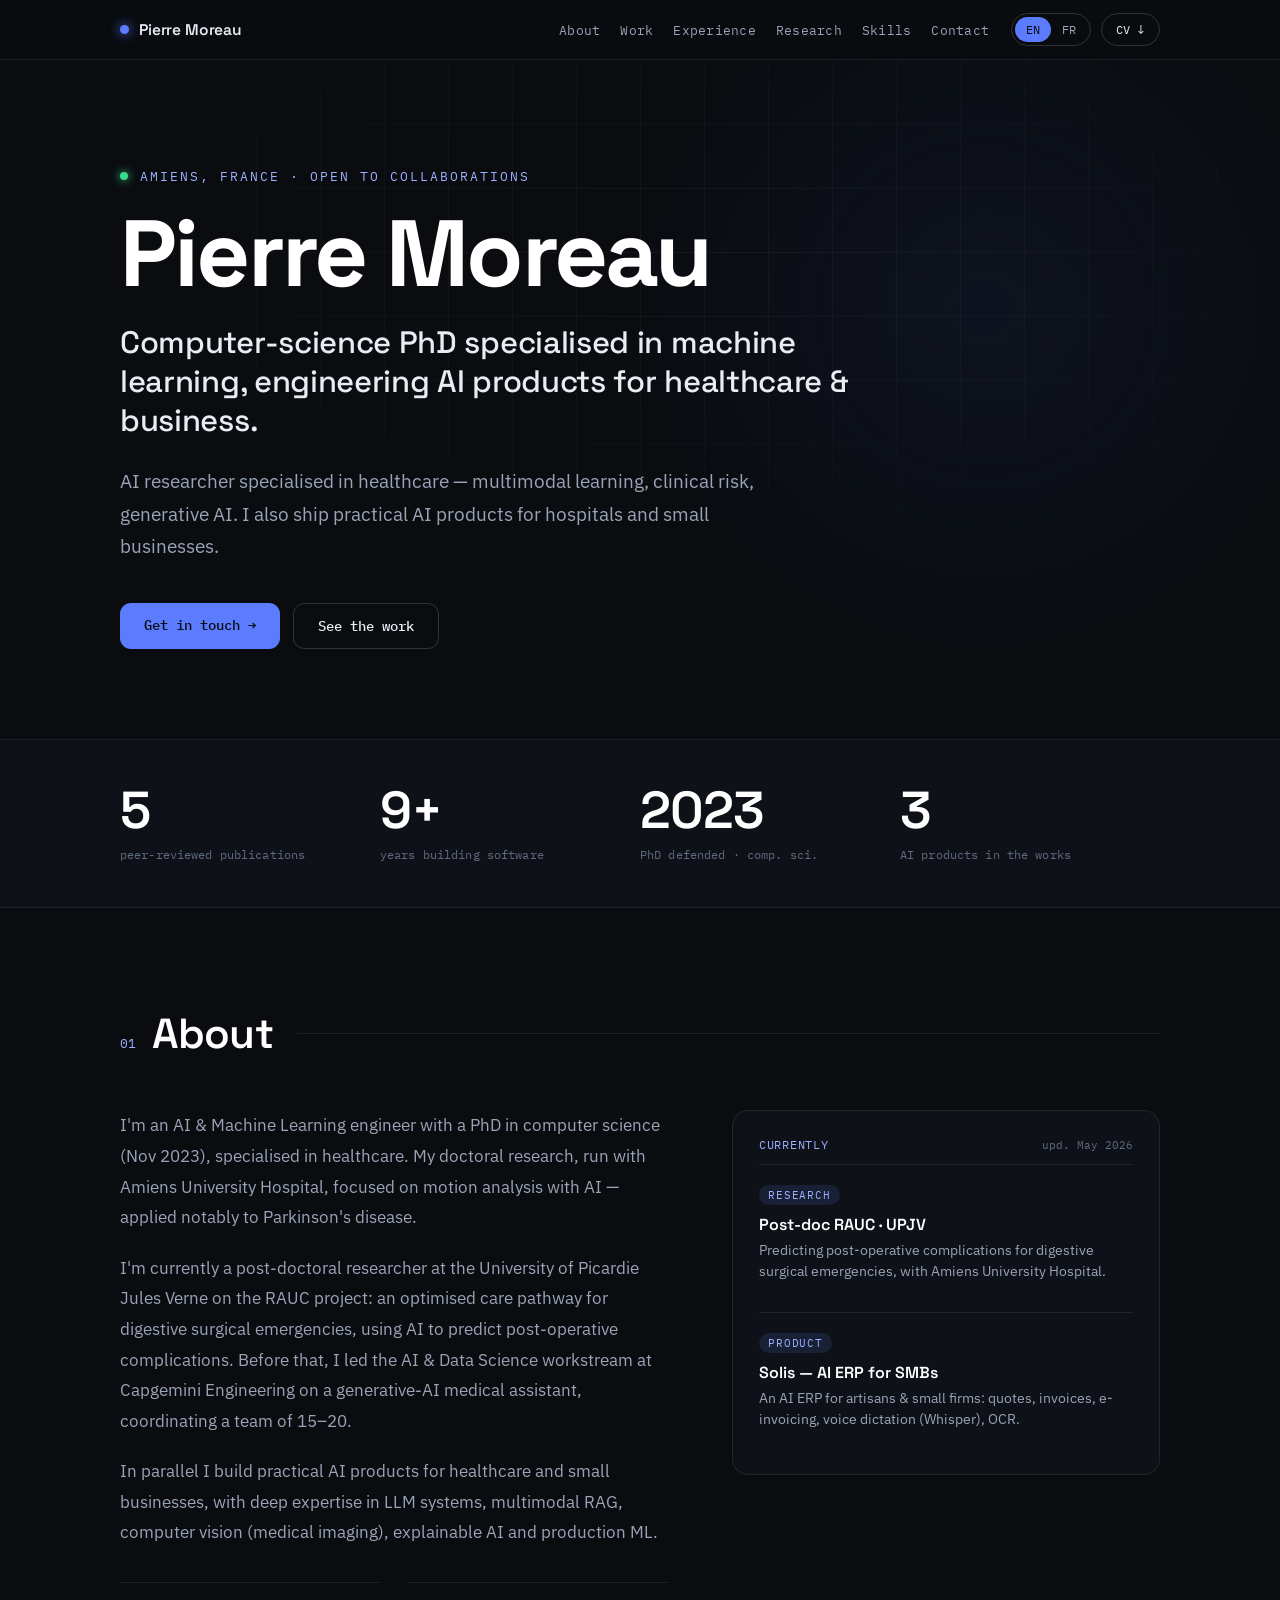
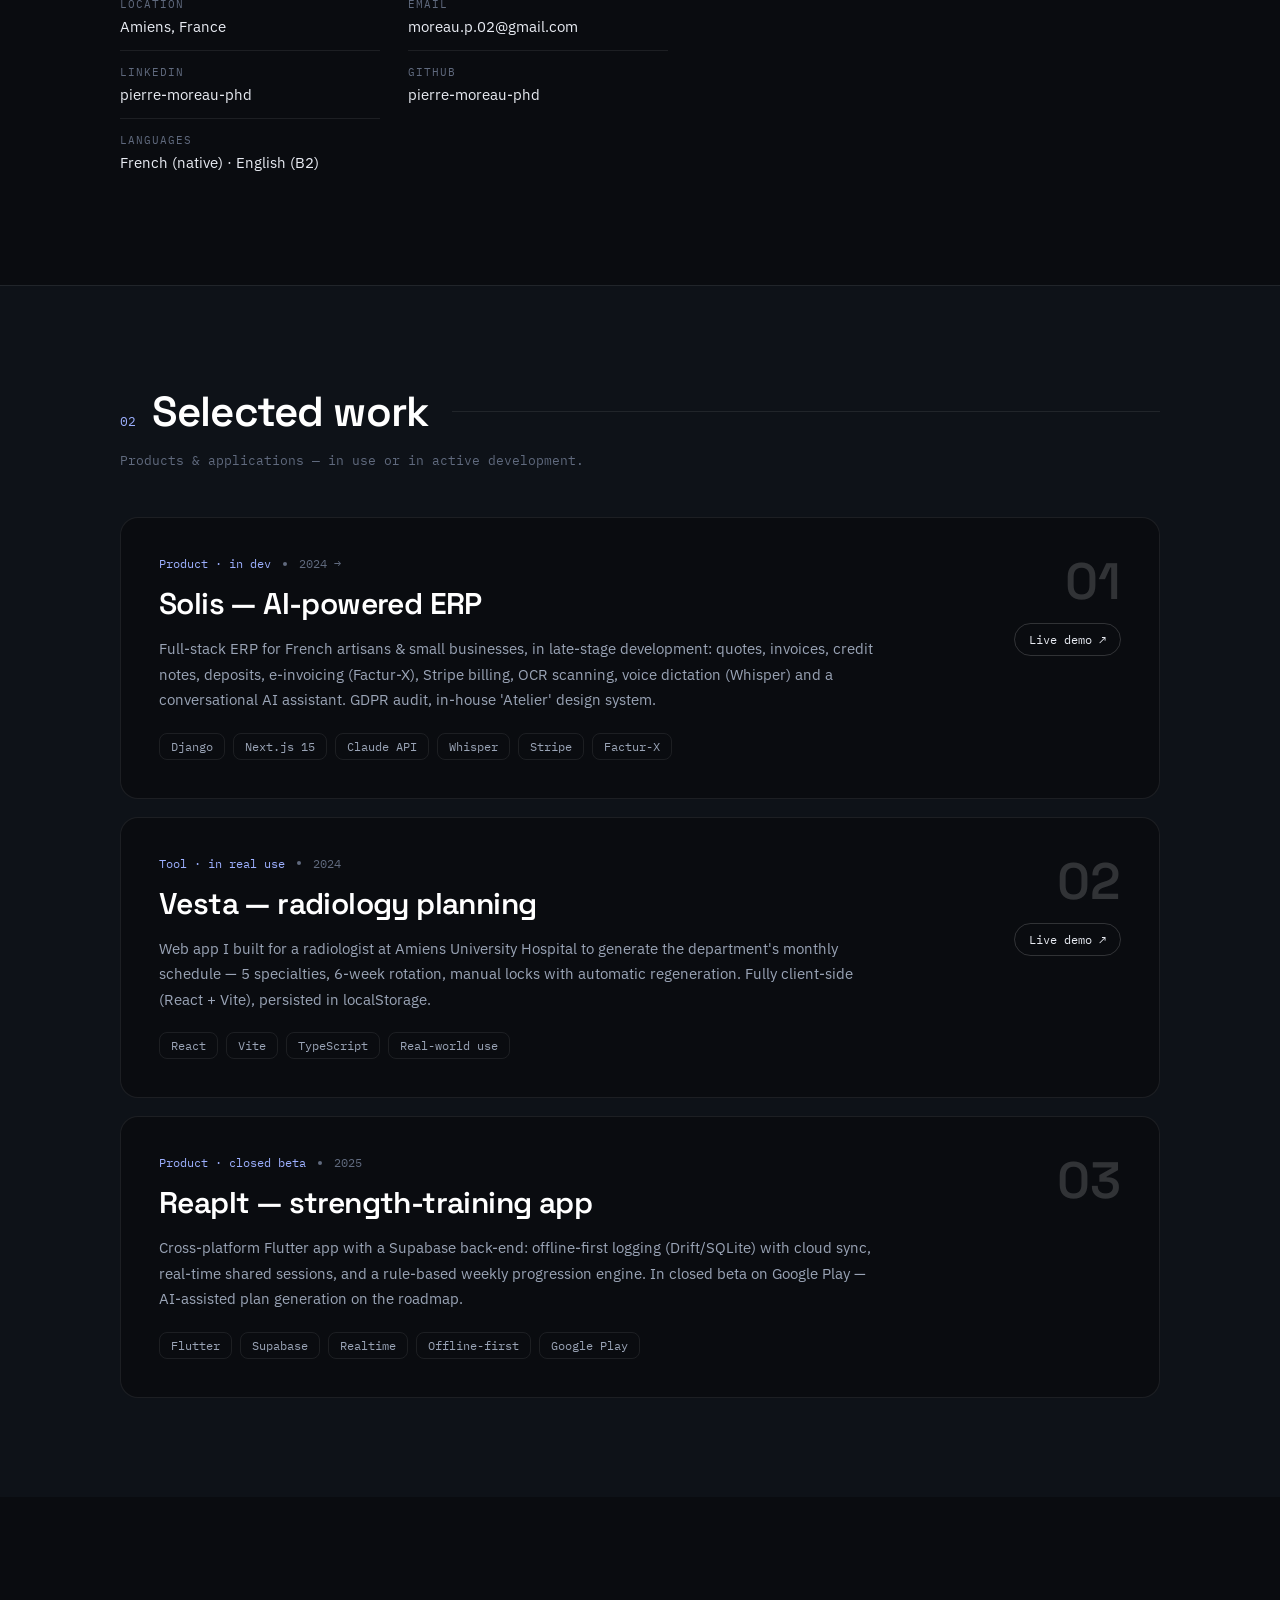
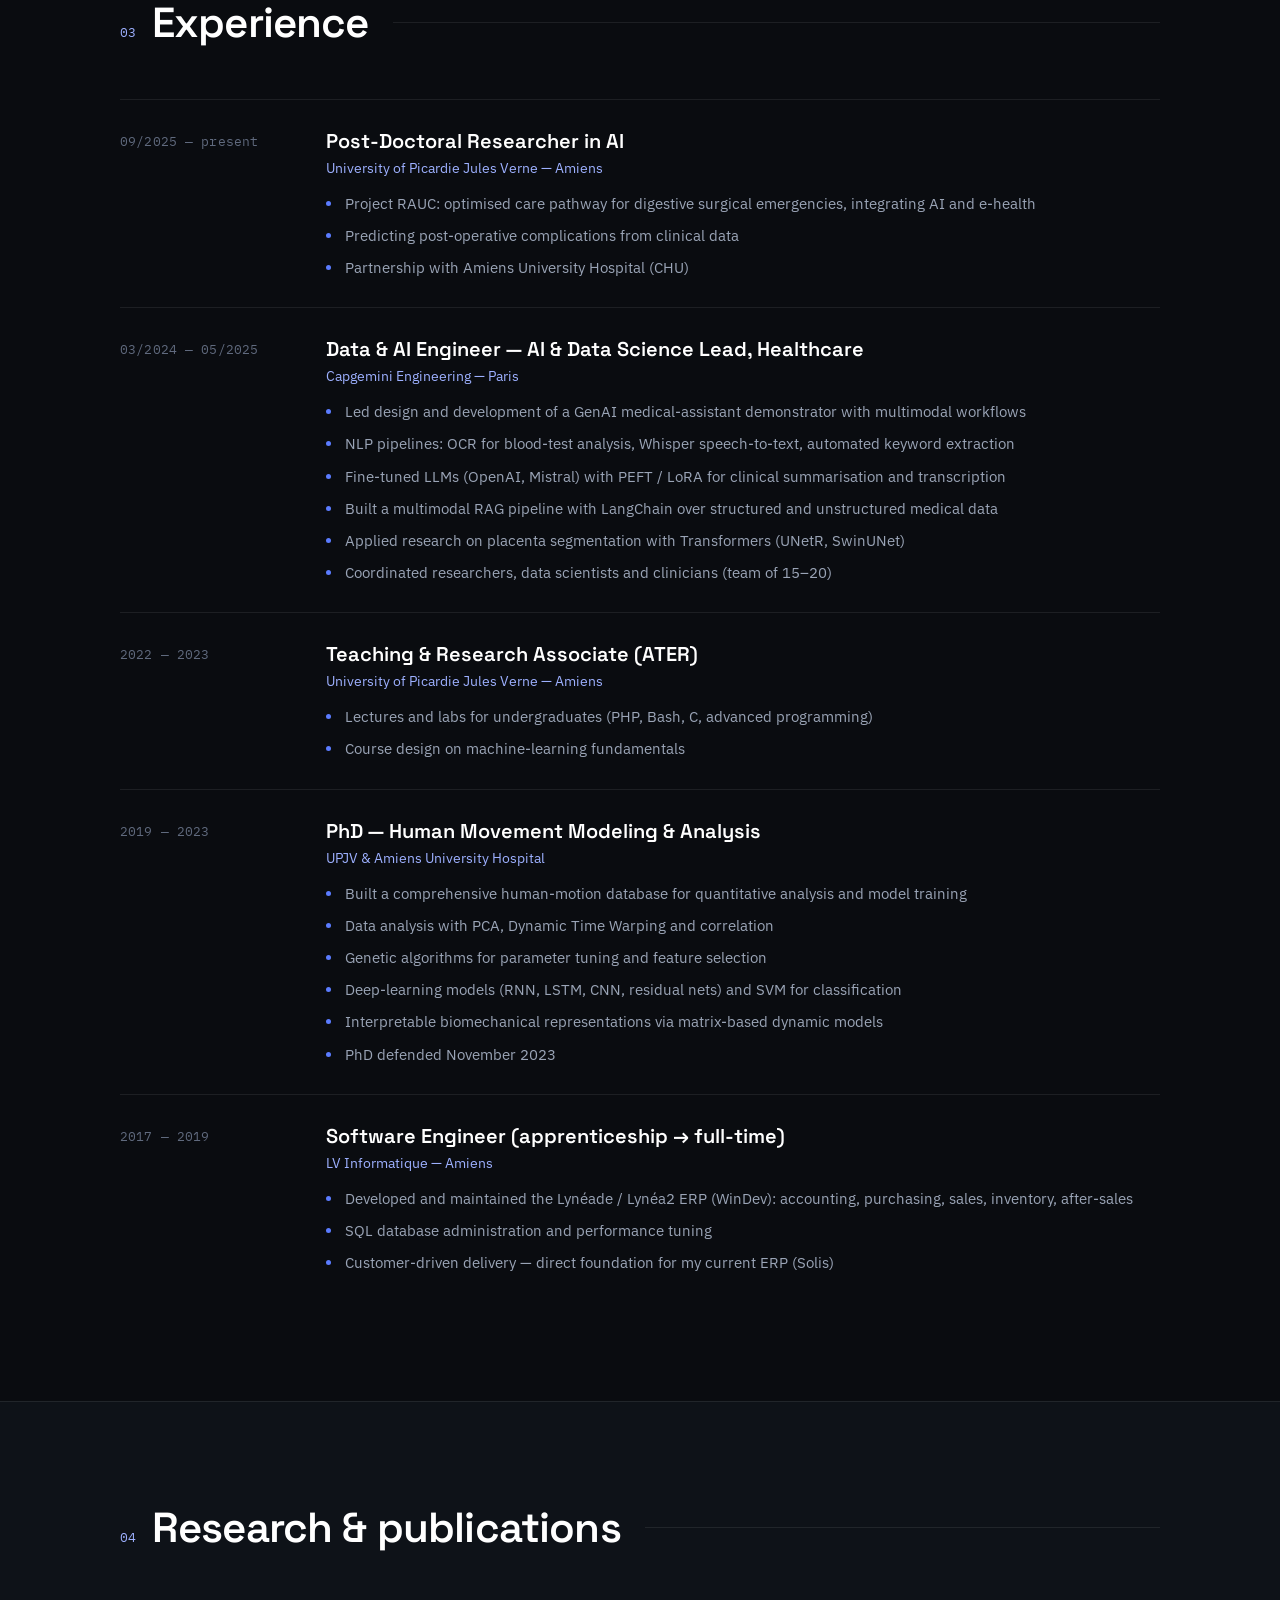
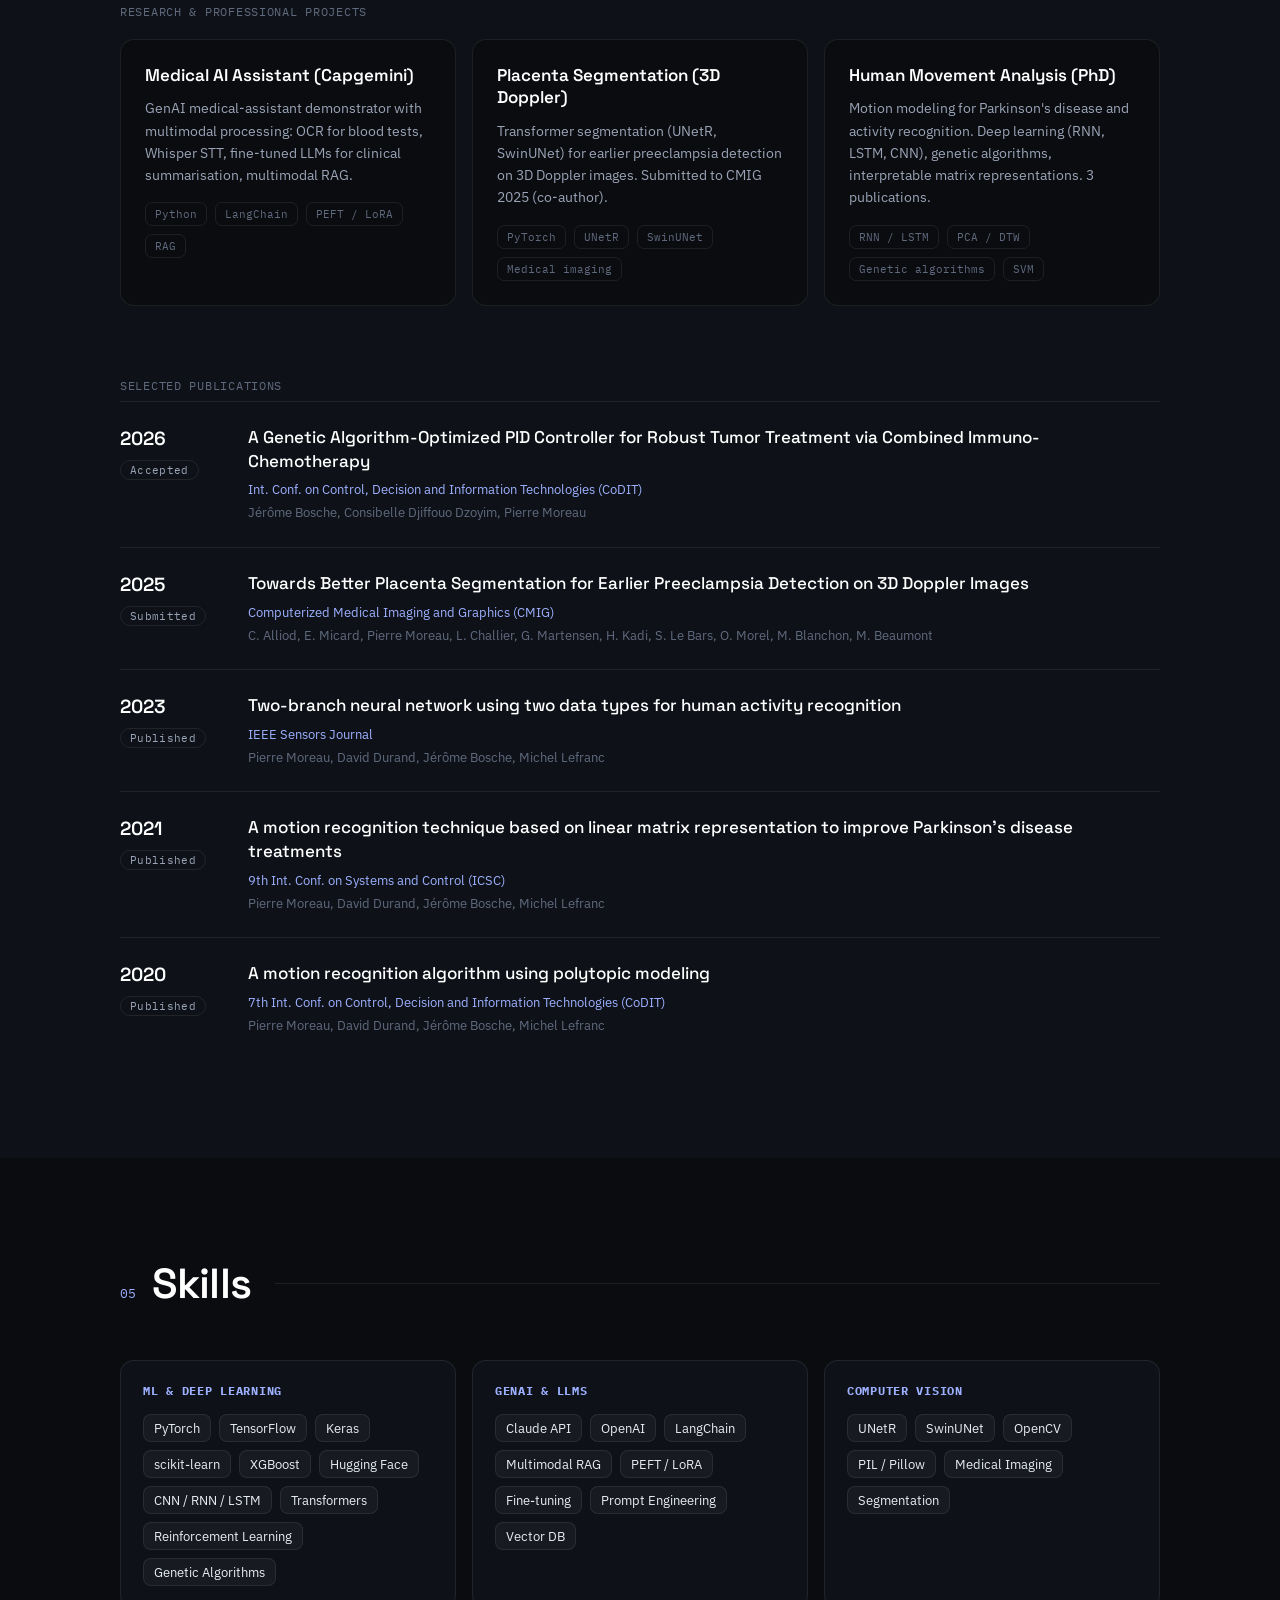
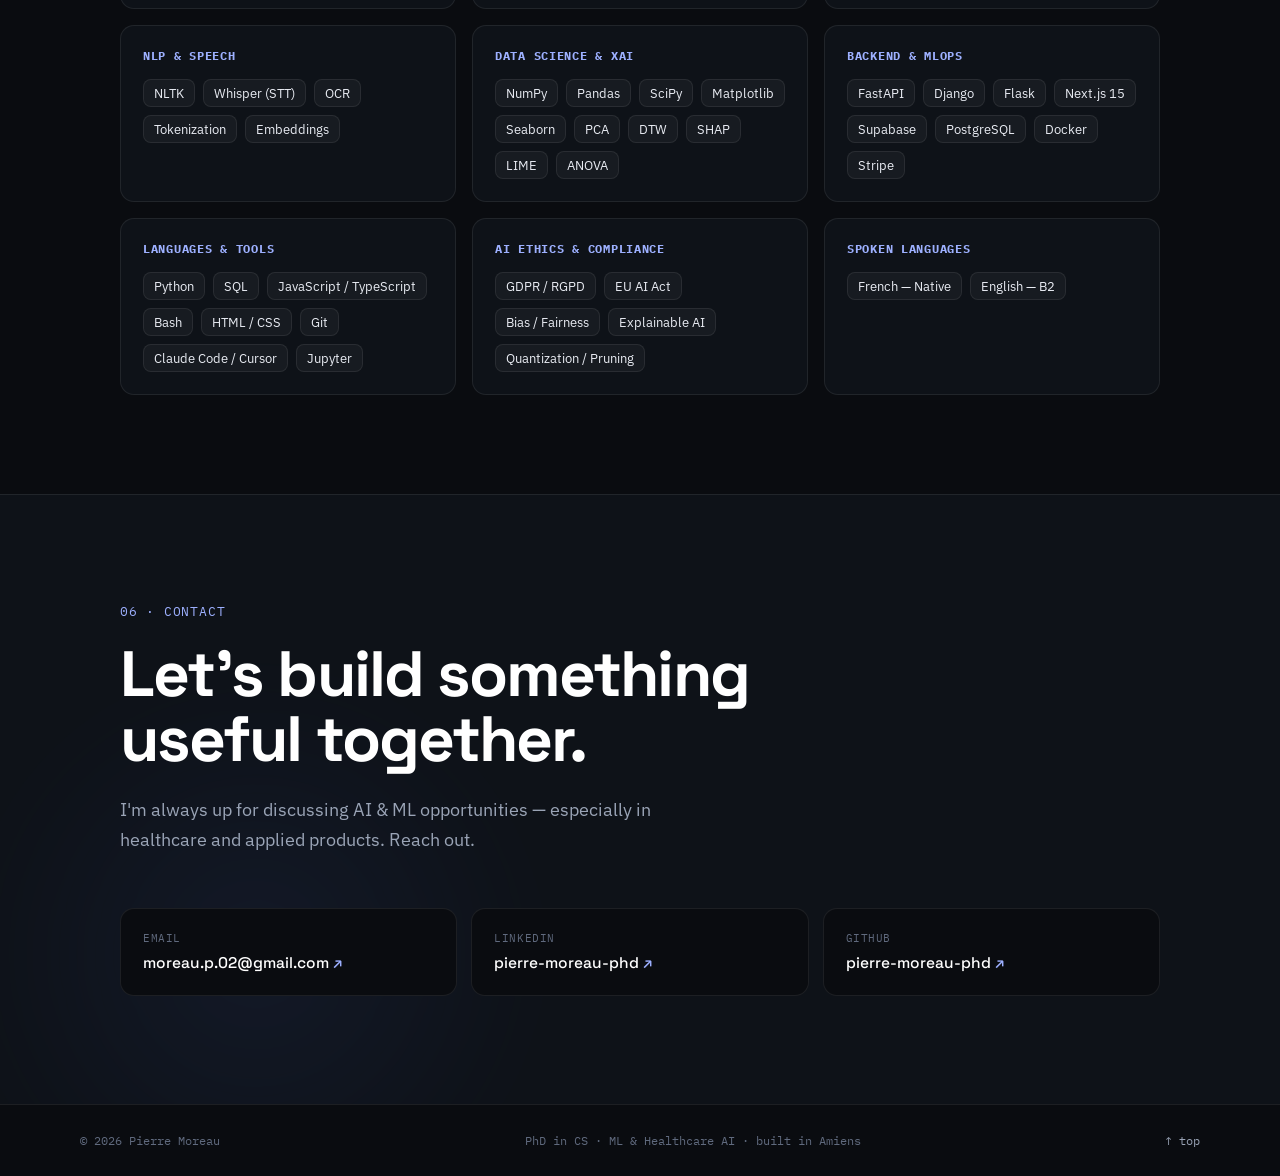
==== index.html @ 06c0c7b8 "ReapIt : cadrage honnête (pas de LLM livré) + vraie stack - Site + CV : retrait de « génère des prog" ====
<!DOCTYPE html>
<html lang="en">
<head>
  <meta charset="UTF-8">
  <meta name="viewport" content="width=device-width, initial-scale=1.0">
  <title>Pierre Moreau — PhD in Computer Science (ML) · Healthcare AI Engineer</title>

  <!-- SEO -->
  <meta name="description" content="PhD in computer science (2023) specialized in machine learning, AI researcher focused on healthcare. Post-doc at UPJV (RAUC project): generative AI, medical imaging, LLM/RAG systems for healthcare.">
  <meta name="author" content="Pierre Moreau">
  <meta name="keywords" content="Pierre Moreau, machine learning, AI engineer, healthcare AI, LLM, RAG, computer vision, medical imaging, Amiens">
  <meta name="robots" content="index, follow">
  <link rel="canonical" href="https://pierremoreau.myddns.me/index.html">

  <!-- i18n alternates -->
  <link rel="alternate" hreflang="en" href="https://pierremoreau.myddns.me/index.html">
  <link rel="alternate" hreflang="fr" href="https://pierremoreau.myddns.me/index-fr.html">
  <link rel="alternate" hreflang="x-default" href="https://pierremoreau.myddns.me/">

  <!-- Schema.org Person -->
  <script type="application/ld+json">
{
  "@context": "https://schema.org",
  "@type": "Person",
  "name": "Pierre Moreau",
  "givenName": "Pierre",
  "familyName": "Moreau",
  "jobTitle": "AI Healthcare Engineer, PhD in Computer Science specialized in Machine Learning",
  "description": "AI researcher with a PhD in computer science, specialized in machine learning and healthcare. Post-doctoral researcher at UPJV (RAUC project).",
  "url": "https://pierremoreau.myddns.me/",
  "email": "mailto:moreau.p.02@gmail.com",
  "telephone": "+33611805832",
  "image": "https://pierremoreau.myddns.me/og-image.png",
  "address": {
    "@type": "PostalAddress",
    "addressLocality": "Amiens",
    "addressCountry": "FR"
  },
  "alumniOf": {
    "@type": "CollegeOrUniversity",
    "name": "University of Picardie Jules Verne",
    "url": "https://www.u-picardie.fr/"
  },
  "worksFor": {
    "@type": "Organization",
    "name": "University of Picardie Jules Verne"
  },
  "sameAs": [
    "https://www.linkedin.com/in/pierre-moreau-phd/",
    "https://github.com/pierre-moreau-phd"
  ],
  "knowsAbout": [
    "Machine Learning",
    "Deep Learning",
    "Generative AI",
    "Large Language Models",
    "Retrieval-Augmented Generation",
    "Healthcare AI",
    "Medical Imaging",
    "Computer Vision",
    "Whisper Speech-to-Text",
    "Explainable AI"
  ],
  "knowsLanguage": [
    {
      "@type": "Language",
      "name": "French",
      "alternateName": "fr"
    },
    {
      "@type": "Language",
      "name": "English",
      "alternateName": "en"
    }
  ]
}
  </script>

  <!-- Open Graph -->
  <meta property="og:type" content="website">
  <meta property="og:url" content="https://pierremoreau.myddns.me/">
  <meta property="og:title" content="Pierre Moreau — PhD in Computer Science (ML) · Healthcare AI Engineer">
  <meta property="og:description" content="AI researcher with a PhD in computer science, specialised in machine learning &amp; healthcare — multimodal learning, generative AI and medical imaging.">
  <meta property="og:image" content="https://pierremoreau.myddns.me/og-image.png">
  <meta property="og:image:width" content="1200">
  <meta property="og:image:height" content="630">
  <meta property="og:image:alt" content="Pierre Moreau — PhD in Computer Science (ML) · Healthcare AI Engineer">
  <meta property="og:locale" content="en_US">
  <meta property="og:locale:alternate" content="fr_FR">

  <!-- Twitter -->
  <meta name="twitter:card" content="summary_large_image">
  <meta name="twitter:title" content="Pierre Moreau — PhD in Computer Science (ML) · Healthcare AI Engineer">
  <meta name="twitter:description" content="AI researcher specialized in healthcare — generative AI and medical imaging.">
  <meta name="twitter:image" content="https://pierremoreau.myddns.me/og-image.png">
  <meta name="twitter:image:alt" content="Pierre Moreau — PhD in Computer Science (ML) · Healthcare AI Engineer">

  <!-- Theme color -->
  <meta name="theme-color" content="#0a0c10">

  <!-- Favicon -->
  <link rel="icon" type="image/svg+xml" href="favicon.svg">
  <link rel="icon" type="image/x-icon" href="favicon.ico">
  <link rel="apple-touch-icon" href="apple-touch-icon.png">

  <!-- Fonts -->
  <link rel="preconnect" href="https://fonts.googleapis.com">
  <link rel="preconnect" href="https://fonts.gstatic.com" crossorigin>
  <link href="https://fonts.googleapis.com/css2?family=Space+Grotesk:wght@500;600;700&family=IBM+Plex+Sans:wght@400;500;600&family=IBM+Plex+Mono:wght@400;500&display=swap" rel="stylesheet">

  <!-- Styles & script -->
  <link rel="stylesheet" href="styles.css">
  <script src="script.js" defer></script>
  <noscript><style>[data-reveal]{opacity:1;transform:none}</style></noscript>
</head>
<body>
<header class="site-header" id="top">
  <nav class="nav">
    <a href="#top" class="nav-brand"><span class="nav-dot" aria-hidden="true"></span>Pierre Moreau</a>
    <div class="nav-right">
      <div class="nav-links"><a href="#about" class="nav-link" data-nav="about">About</a><a href="#work" class="nav-link" data-nav="work">Work</a><a href="#experience" class="nav-link" data-nav="experience">Experience</a><a href="#research" class="nav-link" data-nav="research">Research</a><a href="#skills" class="nav-link" data-nav="skills">Skills</a><a href="#contact" class="nav-link" data-nav="contact">Contact</a></div>
      <div class="nav-tools">
        <div class="lang-pill" role="group" aria-label="Language">
          <a class="lang-btn is-active" href="index.html" hreflang="en">EN</a>
          <a class="lang-btn" href="index-fr.html" hreflang="fr">FR</a>
        </div>
        <a class="cv-btn" href="Pierre_Moreau_CV_EN.pdf" download>CV <span aria-hidden="true">↓</span></a>
      </div>
    </div>
  </nav>
</header>

<section id="home" class="hero">
  <div class="hero-glow" aria-hidden="true"></div>
  <div class="grid-bg" aria-hidden="true"></div>
  <div class="hero-inner">
    <div class="hero-content">
      <div class="hero-status" data-reveal data-reveal-delay="0"><span class="status-dot" aria-hidden="true"></span>Amiens, France · open to collaborations</div>
      <h1 class="hero-name" data-reveal data-reveal-delay="70">Pierre Moreau</h1>
      <p class="hero-role" data-reveal data-reveal-delay="140">Computer-science PhD specialised in machine learning, engineering AI products for healthcare &amp; business.</p>
      <p class="hero-tagline" data-reveal data-reveal-delay="210">AI researcher specialised in healthcare — multimodal learning, clinical risk, generative AI. I also ship practical AI products for hospitals and small businesses.</p>
      <div class="hero-actions" data-reveal data-reveal-delay="280">
        <a href="#contact" class="btn-primary">Get in touch →</a>
        <a href="#work" class="btn-ghost">See the work</a>
      </div>
    </div>
  </div>
</section>

<section class="metrics">
  <div class="metrics-inner">
    <div class="metric" data-reveal>
      <div class="metric-value" data-count="5">5</div>
      <div class="metric-label">peer-reviewed publications</div>
    </div><div class="metric" data-reveal>
      <div class="metric-value" data-count="9">9+</div>
      <div class="metric-label">years building software</div>
    </div><div class="metric" data-reveal>
      <div class="metric-value" data-count="2023">2023</div>
      <div class="metric-label">PhD defended · comp. sci.</div>
    </div><div class="metric" data-reveal>
      <div class="metric-value" data-count="3">3</div>
      <div class="metric-label">AI products in the works</div>
    </div>
  </div>
</section>

<section id="about" class="section">
  <div class="section-head" data-reveal>
    <span class="section-num">01</span>
    <h2 class="section-title">About</h2>
    <span class="section-rule" aria-hidden="true"></span>
  </div>
  <div class="about-cols">
    <div class="about-main">
      <div class="about-lead" data-reveal>
        <p>I&#39;m an AI &amp; Machine Learning engineer with a PhD in computer science (Nov 2023), specialised in healthcare. My doctoral research, run with Amiens University Hospital, focused on motion analysis with AI — applied notably to Parkinson&#39;s disease.</p><p>I&#39;m currently a post-doctoral researcher at the University of Picardie Jules Verne on the RAUC project: an optimised care pathway for digestive surgical emergencies, using AI to predict post-operative complications. Before that, I led the AI &amp; Data Science workstream at Capgemini Engineering on a generative-AI medical assistant, coordinating a team of 15–20.</p><p>In parallel I build practical AI products for healthcare and small businesses, with deep expertise in LLM systems, multimodal RAG, computer vision (medical imaging), explainable AI and production ML.</p>
      </div>
      <div class="about-facts" data-reveal>
        <div class="fact"><div class="fact-k">Location</div><div class="fact-v">Amiens, France</div></div><div class="fact"><div class="fact-k">Email</div><div class="fact-v">moreau.p.02@gmail.com</div></div><div class="fact"><div class="fact-k">LinkedIn</div><div class="fact-v">pierre-moreau-phd</div></div><div class="fact"><div class="fact-k">GitHub</div><div class="fact-v">pierre-moreau-phd</div></div><div class="fact"><div class="fact-k">Languages</div><div class="fact-v">French (native) · English (B2)</div></div>
      </div>
    </div>
    <div class="about-side" data-reveal>
      <div class="now-card">
        <div class="now-head">
          <span class="now-head-title">Currently</span>
          <span class="now-updated">upd. May 2026</span>
        </div>
        <div class="now-item">
          <span class="now-tag">research</span>
          <div class="now-item-title">Post-doc RAUC · UPJV</div>
          <div class="now-desc">Predicting post-operative complications for digestive surgical emergencies, with Amiens University Hospital.</div>
        </div><div class="now-item">
          <span class="now-tag">product</span>
          <div class="now-item-title">Solis — AI ERP for SMBs</div>
          <div class="now-desc">An AI ERP for artisans &amp; small firms: quotes, invoices, e-invoicing, voice dictation (Whisper), OCR.</div>
        </div>
      </div>
    </div>
  </div>
</section>

<div class="band">
  <section id="work" class="section">
    <div class="section-head tight" data-reveal>
    <span class="section-num">02</span>
    <h2 class="section-title">Selected work</h2>
    <span class="section-rule" aria-hidden="true"></span>
  </div>
    <p class="section-sub" data-reveal>Products &amp; applications — in use or in active development.</p>
    <div class="work-list">
      <article class="work-card" data-reveal>
        <div class="work-card-row">
          <div class="work-card-main">
            <div class="work-meta">
              <span class="work-kind">Product · in dev</span>
              <span class="dot-sep" aria-hidden="true"></span>
              <span class="work-year">2024 →</span>
            </div>
            <h3 class="work-name">Solis — AI-powered ERP</h3>
            <p class="work-desc">Full-stack ERP for French artisans &amp; small businesses, in late-stage development: quotes, invoices, credit notes, deposits, e-invoicing (Factur-X), Stripe billing, OCR scanning, voice dictation (Whisper) and a conversational AI assistant. GDPR audit, in-house &#39;Atelier&#39; design system.</p>
            <div class="tags"><span class="tag">Django</span><span class="tag">Next.js 15</span><span class="tag">Claude API</span><span class="tag">Whisper</span><span class="tag">Stripe</span><span class="tag">Factur-X</span></div>
          </div>
          <div class="work-card-side">
            <span class="work-no" aria-hidden="true">01</span>
            <a class="link-pill" href="https://noovate.ddns.net/" target="_blank" rel="noopener">Live demo ↗</a>
          </div>
        </div>
      </article><article class="work-card" data-reveal>
        <div class="work-card-row">
          <div class="work-card-main">
            <div class="work-meta">
              <span class="work-kind">Tool · in real use</span>
              <span class="dot-sep" aria-hidden="true"></span>
              <span class="work-year">2024</span>
            </div>
            <h3 class="work-name">Vesta — radiology planning</h3>
            <p class="work-desc">Web app I built for a radiologist at Amiens University Hospital to generate the department&#39;s monthly schedule — 5 specialties, 6-week rotation, manual locks with automatic regeneration. Fully client-side (React + Vite), persisted in localStorage.</p>
            <div class="tags"><span class="tag">React</span><span class="tag">Vite</span><span class="tag">TypeScript</span><span class="tag">Real-world use</span></div>
          </div>
          <div class="work-card-side">
            <span class="work-no" aria-hidden="true">02</span>
            <a class="link-pill" href="https://pierre-moreau-phd.github.io/Vesta/" target="_blank" rel="noopener">Live demo ↗</a>
          </div>
        </div>
      </article><article class="work-card" data-reveal>
        <div class="work-card-row">
          <div class="work-card-main">
            <div class="work-meta">
              <span class="work-kind">Product · closed beta</span>
              <span class="dot-sep" aria-hidden="true"></span>
              <span class="work-year">2025</span>
            </div>
            <h3 class="work-name">ReapIt — strength-training app</h3>
            <p class="work-desc">Cross-platform Flutter app with a Supabase back-end: offline-first logging (Drift/SQLite) with cloud sync, real-time shared sessions, and a rule-based weekly progression engine. In closed beta on Google Play — AI-assisted plan generation on the roadmap.</p>
            <div class="tags"><span class="tag">Flutter</span><span class="tag">Supabase</span><span class="tag">Realtime</span><span class="tag">Offline-first</span><span class="tag">Google Play</span></div>
          </div>
          <div class="work-card-side">
            <span class="work-no" aria-hidden="true">03</span>
            
          </div>
        </div>
      </article>
    </div>
  </section>
</div>

<section id="experience" class="section">
  <div class="section-head" data-reveal>
    <span class="section-num">03</span>
    <h2 class="section-title">Experience</h2>
    <span class="section-rule" aria-hidden="true"></span>
  </div>
  <div class="exp-row" data-reveal>
    <div class="exp-date">09/2025 — present</div>
    <div>
      <h3 class="exp-role">Post-Doctoral Researcher in AI</h3>
      <div class="exp-org">University of Picardie Jules Verne — Amiens</div>
      <ul class="exp-bullets"><li>Project RAUC: optimised care pathway for digestive surgical emergencies, integrating AI and e-health</li><li>Predicting post-operative complications from clinical data</li><li>Partnership with Amiens University Hospital (CHU)</li></ul>
    </div>
  </div><div class="exp-row" data-reveal>
    <div class="exp-date">03/2024 — 05/2025</div>
    <div>
      <h3 class="exp-role">Data &amp; AI Engineer — AI &amp; Data Science Lead, Healthcare</h3>
      <div class="exp-org">Capgemini Engineering — Paris</div>
      <ul class="exp-bullets"><li>Led design and development of a GenAI medical-assistant demonstrator with multimodal workflows</li><li>NLP pipelines: OCR for blood-test analysis, Whisper speech-to-text, automated keyword extraction</li><li>Fine-tuned LLMs (OpenAI, Mistral) with PEFT / LoRA for clinical summarisation and transcription</li><li>Built a multimodal RAG pipeline with LangChain over structured and unstructured medical data</li><li>Applied research on placenta segmentation with Transformers (UNetR, SwinUNet)</li><li>Coordinated researchers, data scientists and clinicians (team of 15–20)</li></ul>
    </div>
  </div><div class="exp-row" data-reveal>
    <div class="exp-date">2022 — 2023</div>
    <div>
      <h3 class="exp-role">Teaching &amp; Research Associate (ATER)</h3>
      <div class="exp-org">University of Picardie Jules Verne — Amiens</div>
      <ul class="exp-bullets"><li>Lectures and labs for undergraduates (PHP, Bash, C, advanced programming)</li><li>Course design on machine-learning fundamentals</li></ul>
    </div>
  </div><div class="exp-row" data-reveal>
    <div class="exp-date">2019 — 2023</div>
    <div>
      <h3 class="exp-role">PhD — Human Movement Modeling &amp; Analysis</h3>
      <div class="exp-org">UPJV &amp; Amiens University Hospital</div>
      <ul class="exp-bullets"><li>Built a comprehensive human-motion database for quantitative analysis and model training</li><li>Data analysis with PCA, Dynamic Time Warping and correlation</li><li>Genetic algorithms for parameter tuning and feature selection</li><li>Deep-learning models (RNN, LSTM, CNN, residual nets) and SVM for classification</li><li>Interpretable biomechanical representations via matrix-based dynamic models</li><li>PhD defended November 2023</li></ul>
    </div>
  </div><div class="exp-row" data-reveal>
    <div class="exp-date">2017 — 2019</div>
    <div>
      <h3 class="exp-role">Software Engineer (apprenticeship → full-time)</h3>
      <div class="exp-org">LV Informatique — Amiens</div>
      <ul class="exp-bullets"><li>Developed and maintained the Lynéade / Lynéa2 ERP (WinDev): accounting, purchasing, sales, inventory, after-sales</li><li>SQL database administration and performance tuning</li><li>Customer-driven delivery — direct foundation for my current ERP (Solis)</li></ul>
    </div>
  </div>
</section>

<div class="band">
  <section id="research" class="section">
    <div class="section-head" data-reveal>
    <span class="section-num">04</span>
    <h2 class="section-title">Research &amp; publications</h2>
    <span class="section-rule" aria-hidden="true"></span>
  </div>
    <div class="subhead" data-reveal>Research &amp; professional projects</div>
    <div class="proj-grid">
      <article class="proj-card" data-reveal>
        <h3 class="proj-name">Medical AI Assistant (Capgemini)</h3>
        <p class="proj-desc">GenAI medical-assistant demonstrator with multimodal processing: OCR for blood tests, Whisper STT, fine-tuned LLMs for clinical summarisation, multimodal RAG.</p>
        <div class="tags"><span class="tag sm">Python</span><span class="tag sm">LangChain</span><span class="tag sm">PEFT / LoRA</span><span class="tag sm">RAG</span></div>
      </article><article class="proj-card" data-reveal>
        <h3 class="proj-name">Placenta Segmentation (3D Doppler)</h3>
        <p class="proj-desc">Transformer segmentation (UNetR, SwinUNet) for earlier preeclampsia detection on 3D Doppler images. Submitted to CMIG 2025 (co-author).</p>
        <div class="tags"><span class="tag sm">PyTorch</span><span class="tag sm">UNetR</span><span class="tag sm">SwinUNet</span><span class="tag sm">Medical imaging</span></div>
      </article><article class="proj-card" data-reveal>
        <h3 class="proj-name">Human Movement Analysis (PhD)</h3>
        <p class="proj-desc">Motion modeling for Parkinson&#39;s disease and activity recognition. Deep learning (RNN, LSTM, CNN), genetic algorithms, interpretable matrix representations. 3 publications.</p>
        <div class="tags"><span class="tag sm">RNN / LSTM</span><span class="tag sm">PCA / DTW</span><span class="tag sm">Genetic algorithms</span><span class="tag sm">SVM</span></div>
      </article>
    </div>
    <div class="subhead pubs" data-reveal>Selected publications</div>
    <article class="pub-row" data-reveal>
      <div class="pub-meta">
        <span class="pub-year">2026</span>
        <span class="pub-status">Accepted</span>
      </div>
      <div>
        <h3 class="pub-title">A Genetic Algorithm-Optimized PID Controller for Robust Tumor Treatment via Combined Immuno-Chemotherapy</h3>
        <div class="pub-venue">Int. Conf. on Control, Decision and Information Technologies (CoDIT)</div>
        <div class="pub-authors">Jérôme Bosche, Consibelle Djiffouo Dzoyim, Pierre Moreau</div>
      </div>
    </article><article class="pub-row" data-reveal>
      <div class="pub-meta">
        <span class="pub-year">2025</span>
        <span class="pub-status">Submitted</span>
      </div>
      <div>
        <h3 class="pub-title">Towards Better Placenta Segmentation for Earlier Preeclampsia Detection on 3D Doppler Images</h3>
        <div class="pub-venue">Computerized Medical Imaging and Graphics (CMIG)</div>
        <div class="pub-authors">C. Alliod, E. Micard, Pierre Moreau, L. Challier, G. Martensen, H. Kadi, S. Le Bars, O. Morel, M. Blanchon, M. Beaumont</div>
      </div>
    </article><article class="pub-row" data-reveal>
      <div class="pub-meta">
        <span class="pub-year">2023</span>
        <span class="pub-status">Published</span>
      </div>
      <div>
        <h3 class="pub-title">Two-branch neural network using two data types for human activity recognition</h3>
        <div class="pub-venue">IEEE Sensors Journal</div>
        <div class="pub-authors">Pierre Moreau, David Durand, Jérôme Bosche, Michel Lefranc</div>
      </div>
    </article><article class="pub-row" data-reveal>
      <div class="pub-meta">
        <span class="pub-year">2021</span>
        <span class="pub-status">Published</span>
      </div>
      <div>
        <h3 class="pub-title">A motion recognition technique based on linear matrix representation to improve Parkinson&#39;s disease treatments</h3>
        <div class="pub-venue">9th Int. Conf. on Systems and Control (ICSC)</div>
        <div class="pub-authors">Pierre Moreau, David Durand, Jérôme Bosche, Michel Lefranc</div>
      </div>
    </article><article class="pub-row" data-reveal>
      <div class="pub-meta">
        <span class="pub-year">2020</span>
        <span class="pub-status">Published</span>
      </div>
      <div>
        <h3 class="pub-title">A motion recognition algorithm using polytopic modeling</h3>
        <div class="pub-venue">7th Int. Conf. on Control, Decision and Information Technologies (CoDIT)</div>
        <div class="pub-authors">Pierre Moreau, David Durand, Jérôme Bosche, Michel Lefranc</div>
      </div>
    </article>
  </section>
</div>

<section id="skills" class="section">
  <div class="section-head" data-reveal>
    <span class="section-num">05</span>
    <h2 class="section-title">Skills</h2>
    <span class="section-rule" aria-hidden="true"></span>
  </div>
  <div class="skills-grid">
    <div class="skill-group" data-reveal>
      <h3 class="skill-label">ML &amp; Deep Learning</h3>
      <div class="chips"><span class="chip">PyTorch</span><span class="chip">TensorFlow</span><span class="chip">Keras</span><span class="chip">scikit-learn</span><span class="chip">XGBoost</span><span class="chip">Hugging Face</span><span class="chip">CNN / RNN / LSTM</span><span class="chip">Transformers</span><span class="chip">Reinforcement Learning</span><span class="chip">Genetic Algorithms</span></div>
    </div><div class="skill-group" data-reveal>
      <h3 class="skill-label">GenAI &amp; LLMs</h3>
      <div class="chips"><span class="chip">Claude API</span><span class="chip">OpenAI</span><span class="chip">LangChain</span><span class="chip">Multimodal RAG</span><span class="chip">PEFT / LoRA</span><span class="chip">Fine-tuning</span><span class="chip">Prompt Engineering</span><span class="chip">Vector DB</span></div>
    </div><div class="skill-group" data-reveal>
      <h3 class="skill-label">Computer Vision</h3>
      <div class="chips"><span class="chip">UNetR</span><span class="chip">SwinUNet</span><span class="chip">OpenCV</span><span class="chip">PIL / Pillow</span><span class="chip">Medical Imaging</span><span class="chip">Segmentation</span></div>
    </div><div class="skill-group" data-reveal>
      <h3 class="skill-label">NLP &amp; Speech</h3>
      <div class="chips"><span class="chip">NLTK</span><span class="chip">Whisper (STT)</span><span class="chip">OCR</span><span class="chip">Tokenization</span><span class="chip">Embeddings</span></div>
    </div><div class="skill-group" data-reveal>
      <h3 class="skill-label">Data Science &amp; XAI</h3>
      <div class="chips"><span class="chip">NumPy</span><span class="chip">Pandas</span><span class="chip">SciPy</span><span class="chip">Matplotlib</span><span class="chip">Seaborn</span><span class="chip">PCA</span><span class="chip">DTW</span><span class="chip">SHAP</span><span class="chip">LIME</span><span class="chip">ANOVA</span></div>
    </div><div class="skill-group" data-reveal>
      <h3 class="skill-label">Backend &amp; MLOps</h3>
      <div class="chips"><span class="chip">FastAPI</span><span class="chip">Django</span><span class="chip">Flask</span><span class="chip">Next.js 15</span><span class="chip">Supabase</span><span class="chip">PostgreSQL</span><span class="chip">Docker</span><span class="chip">Stripe</span></div>
    </div><div class="skill-group" data-reveal>
      <h3 class="skill-label">Languages &amp; Tools</h3>
      <div class="chips"><span class="chip">Python</span><span class="chip">SQL</span><span class="chip">JavaScript / TypeScript</span><span class="chip">Bash</span><span class="chip">HTML / CSS</span><span class="chip">Git</span><span class="chip">Claude Code / Cursor</span><span class="chip">Jupyter</span></div>
    </div><div class="skill-group" data-reveal>
      <h3 class="skill-label">AI Ethics &amp; Compliance</h3>
      <div class="chips"><span class="chip">GDPR / RGPD</span><span class="chip">EU AI Act</span><span class="chip">Bias / Fairness</span><span class="chip">Explainable AI</span><span class="chip">Quantization / Pruning</span></div>
    </div><div class="skill-group" data-reveal>
      <h3 class="skill-label">Spoken languages</h3>
      <div class="chips"><span class="chip">French — Native</span><span class="chip">English — B2</span></div>
    </div>
  </div>
</section>

<section id="contact" class="contact">
  <div class="contact-glow" aria-hidden="true"></div>
  <div class="contact-inner">
    <div class="contact-eyebrow" data-reveal>06 · Contact</div>
    <h2 class="contact-big" data-reveal>Let&#39;s build something useful together.</h2>
    <p class="contact-lead" data-reveal>I&#39;m always up for discussing AI &amp; ML opportunities — especially in healthcare and applied products. Reach out.</p>
    <div class="contact-grid">
      <a class="contact-card" data-reveal href="mailto:moreau.p.02@gmail.com">
        <span class="contact-card-label">Email</span>
        <span class="contact-card-value">moreau.p.02@gmail.com <span aria-hidden="true">↗</span></span>
      </a><a class="contact-card" data-reveal href="https://www.linkedin.com/in/pierre-moreau-phd/" target="_blank" rel="noopener">
        <span class="contact-card-label">LinkedIn</span>
        <span class="contact-card-value">pierre-moreau-phd <span aria-hidden="true">↗</span></span>
      </a><a class="contact-card" data-reveal href="https://github.com/pierre-moreau-phd" target="_blank" rel="noopener">
        <span class="contact-card-label">GitHub</span>
        <span class="contact-card-value">pierre-moreau-phd <span aria-hidden="true">↗</span></span>
      </a>
    </div>
  </div>
</section>

<footer class="site-footer">
  <div class="footer-inner">
    <span class="footer-item">© 2026 Pierre Moreau</span>
    <span class="footer-item">PhD in CS · ML &amp; Healthcare AI · built in Amiens</span>
    <a href="#top" class="footer-top">↑ top</a>
  </div>
</footer>
</body>
</html>
---- styles.css ----
/* ============================================================
   Pierre Moreau — portfolio (dark editorial design)
   Le contenu est généré par build.js. Éditer build.js puis
   lancer `node build.js` pour régénérer index.html / index-fr.html.
   ============================================================ */

:root {
  --bg: #0a0c10;
  --bg-1: #0e1218;
  --bg-2: #141a26;
  --line: rgba(255, 255, 255, .08);
  --line-2: rgba(255, 255, 255, .16);
  --tx: #e9ecf3;
  --tx-dim: #9aa4b6;
  --tx-mute: #606a7e;
  --accent: #5b7cff;
  --accent-2: #9db0ff;
  --accent-soft: rgba(91, 124, 255, .13);
  --glow-op: .55;
  --maxw: 1120px;
  --mono: 'IBM Plex Mono', ui-monospace, monospace;
  --sans: 'IBM Plex Sans', system-ui, sans-serif;
  --disp: 'Space Grotesk', 'IBM Plex Sans', sans-serif;
}

* { box-sizing: border-box; }
html { scroll-behavior: smooth; }

body {
  margin: 0;
  background: var(--bg);
  color: var(--tx);
  font-family: var(--sans);
  min-height: 100vh;
  position: relative;
  -webkit-font-smoothing: antialiased;
  text-rendering: optimizeLegibility;
}

::selection { background: rgba(91, 124, 255, .32); color: #fff; }

a { color: var(--accent-2); text-decoration: none; }
a:hover { color: #c9d3ff; }

::-webkit-scrollbar { width: 10px; height: 10px; }
::-webkit-scrollbar-thumb { background: #232b3a; border-radius: 8px; }
::-webkit-scrollbar-thumb:hover { background: #2e384a; }
::-webkit-scrollbar-track { background: var(--bg); }

@keyframes drift {
  0%, 100% { transform: translate(0, 0) scale(1); }
  50% { transform: translate(-4%, 3%) scale(1.1); }
}
@keyframes hero-sweep {
  0%   { transform: translateX(-130%) skewX(-14deg); opacity: 0; }
  12%  { opacity: 1; }
  88%  { opacity: 1; }
  100% { transform: translateX(320%) skewX(-14deg); opacity: 0; }
}

/* --- shared helpers --- */
.dot-sep { width: 4px; height: 4px; border-radius: 50%; background: var(--tx-mute); }

/* ============================================================
   Header / nav
   ============================================================ */
.site-header {
  position: sticky;
  top: 0;
  z-index: 50;
  background: rgba(10, 12, 16, .72);
  backdrop-filter: blur(14px);
  -webkit-backdrop-filter: blur(14px);
  border-bottom: 1px solid var(--line);
}
.nav {
  max-width: var(--maxw);
  margin-inline: auto;
  padding: 13px clamp(18px, 4vw, 40px);
  display: flex;
  align-items: center;
  justify-content: space-between;
  gap: 18px;
  flex-wrap: wrap;
}
.nav-brand {
  display: flex;
  align-items: center;
  gap: 10px;
  color: var(--tx);
  font-family: var(--disp);
  font-weight: 600;
  font-size: 15.5px;
  letter-spacing: -.01em;
}
.nav-brand:hover { color: var(--tx); }
.nav-dot {
  width: 9px; height: 9px;
  border-radius: 50%;
  background: var(--accent);
  box-shadow: 0 0 12px var(--accent);
}
.nav-right { display: flex; align-items: center; gap: clamp(12px, 2vw, 22px); flex-wrap: wrap; }
.nav-links { display: flex; align-items: center; gap: clamp(12px, 1.8vw, 20px); flex-wrap: wrap; }
.nav-link {
  font-family: var(--mono);
  font-size: 12.5px;
  letter-spacing: .02em;
  padding: 6px 0;
  white-space: nowrap;
  cursor: pointer;
  color: var(--tx-dim);
  transition: opacity .2s, color .2s;
}
.nav-link:hover { opacity: .65; color: var(--tx-dim); }
.nav-link.is-active { color: #fff; }

.nav-tools { display: flex; align-items: center; gap: 10px; }
.lang-pill {
  display: flex;
  border: 1px solid var(--line-2);
  border-radius: 999px;
  padding: 3px;
}
.lang-btn {
  font-family: var(--mono);
  font-size: 11.5px;
  padding: 5px 11px;
  border: 0;
  background: transparent;
  color: var(--tx-dim);
  border-radius: 999px;
  cursor: pointer;
  transition: opacity .2s;
}
.lang-btn:hover { opacity: .7; color: var(--tx-dim); }
.lang-btn.is-active { background: var(--accent); color: #0a0c10; }
.lang-btn.is-active:hover { color: #0a0c10; opacity: 1; }

.cv-btn {
  font-family: var(--mono);
  font-size: 12px;
  display: inline-flex;
  align-items: center;
  gap: 7px;
  padding: 7px 14px;
  border: 1px solid var(--line-2);
  border-radius: 999px;
  color: var(--tx);
  white-space: nowrap;
  transition: all .2s;
}
.cv-btn:hover { border-color: var(--accent); background: var(--accent-soft); color: #fff; }
.cv-btn span { font-size: 13px; }

/* ============================================================
   Hero
   ============================================================ */
.hero { position: relative; overflow: hidden; border-bottom: 1px solid var(--line); }
.hero::before {
  content: "";
  position: absolute;
  top: 0; bottom: 0; left: 0;
  width: 42%;
  z-index: 1;
  background: linear-gradient(90deg, transparent, rgba(91, 124, 255, .09) 45%, rgba(157, 176, 255, .07) 55%, transparent);
  transform: translateX(-130%) skewX(-14deg);
  animation: hero-sweep 8.5s ease-in-out infinite;
  pointer-events: none;
}
.hero-glow {
  position: absolute;
  top: -22%; right: -8%;
  width: 62vw; height: 62vw;
  max-width: 840px; max-height: 840px;
  background: radial-gradient(circle, var(--accent-soft), transparent 62%);
  filter: blur(34px);
  opacity: var(--glow-op);
  animation: drift 20s ease-in-out infinite;
  pointer-events: none;
}
.grid-bg {
  position: absolute;
  inset: 0;
  background-image:
    linear-gradient(var(--line) 1px, transparent 1px),
    linear-gradient(90deg, var(--line) 1px, transparent 1px);
  background-size: 64px 64px;
  opacity: .6;
  -webkit-mask-image: radial-gradient(ellipse 78% 68% at 55% 28%, #000, transparent 76%);
  mask-image: radial-gradient(ellipse 78% 68% at 55% 28%, #000, transparent 76%);
  pointer-events: none;
}
.hero-inner {
  position: relative;
  z-index: 2;
  max-width: var(--maxw);
  margin-inline: auto;
  padding: clamp(64px, 12vh, 140px) clamp(18px, 4vw, 40px) clamp(58px, 10vh, 108px);
}
.hero-content { max-width: 920px; }
.hero-status {
  font-family: var(--mono);
  font-size: 12.5px;
  letter-spacing: .16em;
  text-transform: uppercase;
  color: var(--accent-2);
  margin-bottom: 24px;
  display: flex;
  align-items: center;
  gap: 12px;
}
.status-dot {
  width: 8px; height: 8px;
  border-radius: 50%;
  background: #39d98a;
  box-shadow: 0 0 10px #39d98a;
}
.hero-name {
  font-family: var(--disp);
  font-weight: 700;
  font-size: clamp(42px, 7.6vw, 94px);
  line-height: .97;
  letter-spacing: -.03em;
  margin: 0 0 24px;
  color: #fff;
}
.hero-role {
  font-family: var(--disp);
  font-weight: 500;
  font-size: clamp(19px, 2.7vw, 31px);
  line-height: 1.25;
  letter-spacing: -.01em;
  color: var(--tx);
  margin: 0 0 26px;
  max-width: 760px;
}
.hero-tagline {
  font-size: clamp(15.5px, 1.5vw, 18.5px);
  line-height: 1.75;
  color: var(--tx-dim);
  max-width: 640px;
  margin: 0 0 40px;
}
.hero-actions { display: flex; flex-wrap: wrap; gap: 13px; }
.btn-primary {
  font-family: var(--mono);
  font-size: 13.5px;
  font-weight: 500;
  padding: 13px 24px;
  border-radius: 11px;
  background: var(--accent);
  color: #0a0c10;
  transition: all .2s;
}
.btn-primary:hover { filter: brightness(1.12); transform: translateY(-2px); color: #0a0c10; }
.btn-ghost {
  font-family: var(--mono);
  font-size: 13.5px;
  font-weight: 500;
  padding: 13px 24px;
  border-radius: 11px;
  border: 1px solid var(--line-2);
  color: var(--tx);
  transition: all .2s;
}
.btn-ghost:hover { border-color: var(--tx-dim); background: rgba(255, 255, 255, .03); color: var(--tx); }

/* ============================================================
   Metrics band
   ============================================================ */
.band { border-top: 1px solid var(--line); background: var(--bg-1); }
.metrics { border-bottom: 1px solid var(--line); background: var(--bg-1); }
.metrics-inner {
  max-width: var(--maxw);
  margin-inline: auto;
  padding: 0 clamp(18px, 4vw, 40px);
  display: grid;
  grid-template-columns: repeat(auto-fit, minmax(170px, 1fr));
}
.metric { padding: clamp(30px, 4vw, 44px) 0; }
.metric-value {
  font-family: var(--disp);
  font-weight: 600;
  font-size: clamp(34px, 4.6vw, 52px);
  letter-spacing: -.02em;
  color: #fff;
  line-height: 1;
}
.metric-label {
  font-family: var(--mono);
  font-size: 12px;
  color: var(--tx-mute);
  margin-top: 11px;
  letter-spacing: .01em;
  line-height: 1.4;
}

/* ============================================================
   Section scaffolding
   ============================================================ */
.section {
  max-width: var(--maxw);
  margin-inline: auto;
  padding: clamp(72px, 11vh, 120px) clamp(18px, 4vw, 40px);
}
.section-head {
  display: flex;
  align-items: baseline;
  gap: 16px;
  margin-bottom: clamp(30px, 4vw, 50px);
}
.section-head.tight { margin-bottom: 14px; }
.section-num { font-family: var(--mono); font-size: 13px; color: var(--accent-2); }
.section-title {
  font-family: var(--disp);
  font-weight: 600;
  font-size: clamp(26px, 3.6vw, 42px);
  letter-spacing: -.02em;
  color: #fff;
  margin: 0;
}
.section-rule { flex: 1; height: 1px; background: var(--line); align-self: center; margin-left: 8px; }
.section-sub { font-family: var(--mono); font-size: 13px; color: var(--tx-mute); margin: 0 0 clamp(32px, 4vw, 48px); }
.subhead {
  font-family: var(--mono);
  font-size: 12px;
  letter-spacing: .06em;
  text-transform: uppercase;
  color: var(--tx-mute);
  margin-bottom: 20px;
}
.subhead.pubs { margin-bottom: 8px; }

/* ============================================================
   About
   ============================================================ */
.about-cols { display: flex; flex-wrap: wrap; gap: clamp(32px, 5vw, 64px); }
.about-main { flex: 1 1 440px; min-width: 0; }
.about-lead { display: flex; flex-direction: column; gap: 20px; margin-bottom: 34px; }
.about-lead p {
  font-size: clamp(15.5px, 1.4vw, 17px);
  line-height: 1.8;
  color: var(--tx-dim);
  margin: 0;
  max-width: 640px;
}
.about-facts { display: grid; grid-template-columns: repeat(auto-fit, minmax(180px, 1fr)); gap: 0 28px; }
.fact { padding: 14px 0; border-top: 1px solid var(--line); }
.fact-k {
  font-family: var(--mono);
  font-size: 10.5px;
  text-transform: uppercase;
  letter-spacing: .09em;
  color: var(--tx-mute);
  margin-bottom: 6px;
}
.fact-v { font-size: 14.5px; color: var(--tx); }
.about-side { flex: 1 1 320px; align-self: flex-start; }
.now-card { border: 1px solid var(--line); border-radius: 16px; background: var(--bg-1); padding: 26px; }
.now-head { display: flex; justify-content: space-between; align-items: center; margin-bottom: 6px; }
.now-head-title {
  font-family: var(--mono);
  font-size: 12px;
  letter-spacing: .06em;
  text-transform: uppercase;
  color: var(--accent-2);
}
.now-updated { font-family: var(--mono); font-size: 11px; color: var(--tx-mute); }
.now-item { padding: 18px 0; border-top: 1px solid var(--line); margin-top: 12px; }
.now-tag {
  font-family: var(--mono);
  font-size: 10.5px;
  text-transform: uppercase;
  letter-spacing: .08em;
  color: var(--accent-2);
  background: var(--accent-soft);
  padding: 3px 9px;
  border-radius: 999px;
}
.now-item-title { font-family: var(--disp); font-weight: 600; font-size: 16px; color: #fff; margin: 11px 0 5px; }
.now-desc { font-size: 13.5px; line-height: 1.55; color: var(--tx-dim); }

/* ============================================================
   Work
   ============================================================ */
.work-list { display: flex; flex-direction: column; gap: 18px; }
.work-card {
  border: 1px solid var(--line);
  border-radius: 18px;
  background: var(--bg);
  padding: clamp(24px, 3vw, 38px);
  transition: border-color .25s, transform .25s, background .25s;
}
.work-card:hover { border-color: var(--line-2); transform: translateY(-3px); background: #121826; }
.work-card-row { display: flex; flex-wrap: wrap; justify-content: space-between; gap: 20px; align-items: flex-start; }
.work-card-main { flex: 1 1 auto; min-width: 0; max-width: 720px; }
.work-meta { display: flex; align-items: center; gap: 12px; margin-bottom: 13px; }
.work-kind { font-family: var(--mono); font-size: 12px; color: var(--accent-2); }
.work-year { font-family: var(--mono); font-size: 12px; color: var(--tx-mute); }
.work-name {
  font-family: var(--disp);
  font-weight: 600;
  font-size: clamp(22px, 2.6vw, 30px);
  letter-spacing: -.02em;
  color: #fff;
  margin: 0 0 13px;
}
.work-desc { font-size: 15px; line-height: 1.7; color: var(--tx-dim); margin: 0 0 20px; }
.work-card-side { display: flex; flex-direction: column; align-items: flex-end; gap: 16px; }
.work-no { font-family: var(--disp); font-weight: 600; font-size: clamp(30px, 4vw, 52px); color: var(--line-2); line-height: 1; }
.link-pill {
  font-family: var(--mono);
  font-size: 12px;
  display: inline-flex;
  align-items: center;
  gap: 7px;
  padding: 8px 14px;
  border: 1px solid var(--line-2);
  border-radius: 999px;
  color: var(--tx);
  white-space: nowrap;
  transition: all .2s;
}
.link-pill:hover { border-color: var(--accent); background: var(--accent-soft); color: #fff; }

.tags { display: flex; flex-wrap: wrap; gap: 8px; }
.tag {
  font-family: var(--mono);
  font-size: 11.5px;
  color: var(--tx-dim);
  border: 1px solid var(--line);
  padding: 5px 11px;
  border-radius: 8px;
}
.tag.sm { font-size: 11px; color: var(--tx-mute); padding: 4px 9px; border-radius: 7px; }

/* ============================================================
   Experience
   ============================================================ */
.exp-row {
  display: grid;
  grid-template-columns: minmax(120px, 168px) 1fr;
  gap: clamp(16px, 3vw, 44px);
  padding: 28px 0;
  border-top: 1px solid var(--line);
}
.exp-date { font-family: var(--mono); font-size: 12.5px; color: var(--tx-mute); padding-top: 5px; letter-spacing: .01em; }
.exp-role { font-family: var(--disp); font-weight: 600; font-size: clamp(17px, 1.8vw, 20px); color: #fff; margin: 0 0 5px; }
.exp-org { font-size: 14px; color: var(--accent-2); margin-bottom: 15px; }
.exp-bullets { list-style: none; margin: 0; padding: 0; display: flex; flex-direction: column; gap: 9px; }
.exp-bullets li {
  position: relative;
  padding-left: 19px;
  font-size: 14.5px;
  line-height: 1.6;
  color: var(--tx-dim);
}
.exp-bullets li::before {
  content: "";
  position: absolute;
  left: 0; top: 9px;
  width: 5px; height: 5px;
  border-radius: 50%;
  background: var(--accent);
}

/* ============================================================
   Research
   ============================================================ */
.proj-grid {
  display: grid;
  grid-template-columns: repeat(auto-fit, minmax(270px, 1fr));
  gap: 16px;
  margin-bottom: clamp(48px, 6vw, 72px);
}
.proj-card {
  border: 1px solid var(--line);
  border-radius: 14px;
  background: var(--bg);
  padding: 24px;
  transition: border-color .25s, transform .25s;
}
.proj-card:hover { border-color: var(--line-2); transform: translateY(-3px); }
.proj-name { font-family: var(--disp); font-weight: 600; font-size: 17px; color: #fff; margin: 0 0 11px; line-height: 1.3; }
.proj-desc { font-size: 13.5px; line-height: 1.65; color: var(--tx-dim); margin: 0 0 16px; }

.pub-row {
  display: grid;
  grid-template-columns: minmax(84px, 96px) 1fr;
  gap: clamp(14px, 2.5vw, 32px);
  padding: 24px 0;
  border-top: 1px solid var(--line);
}
.pub-meta { display: flex; flex-direction: column; gap: 9px; align-items: flex-start; }
.pub-year { font-family: var(--disp); font-weight: 600; font-size: 19px; color: #fff; }
.pub-status {
  font-family: var(--mono);
  font-size: 10.5px;
  letter-spacing: .03em;
  color: var(--tx-dim);
  border: 1px solid var(--line);
  padding: 2px 9px;
  border-radius: 999px;
  white-space: nowrap;
}
.pub-title { font-family: var(--disp); font-weight: 500; font-size: clamp(15px, 1.6vw, 17px); line-height: 1.4; color: #fff; margin: 0 0 8px; }
.pub-venue { font-size: 13px; color: var(--accent-2); margin-bottom: 5px; }
.pub-authors { font-size: 12.5px; color: var(--tx-mute); line-height: 1.55; }

/* ============================================================
   Skills
   ============================================================ */
.skills-grid { display: grid; grid-template-columns: repeat(auto-fit, minmax(258px, 1fr)); gap: 16px; }
.skill-group { border: 1px solid var(--line); border-radius: 14px; background: var(--bg-1); padding: 22px; }
.skill-label {
  font-family: var(--mono);
  font-size: 12px;
  letter-spacing: .06em;
  text-transform: uppercase;
  color: var(--accent-2);
  margin: 0 0 16px;
}
.chips { display: flex; flex-wrap: wrap; gap: 8px; }
.chip {
  font-size: 12.5px;
  color: var(--tx);
  background: rgba(255, 255, 255, .04);
  border: 1px solid var(--line);
  padding: 5px 10px;
  border-radius: 8px;
}

/* ============================================================
   Contact
   ============================================================ */
.contact { position: relative; overflow: hidden; border-top: 1px solid var(--line); background: var(--bg-1); }
.contact-glow {
  position: absolute;
  bottom: -30%; left: -6%;
  width: 52vw; height: 52vw;
  max-width: 680px; max-height: 680px;
  background: radial-gradient(circle, var(--accent-soft), transparent 62%);
  filter: blur(34px);
  opacity: var(--glow-op);
  pointer-events: none;
}
.contact-inner {
  position: relative;
  max-width: var(--maxw);
  margin-inline: auto;
  padding: clamp(80px, 12vh, 140px) clamp(18px, 4vw, 40px);
}
.contact-eyebrow {
  font-family: var(--mono);
  font-size: 13px;
  letter-spacing: .06em;
  text-transform: uppercase;
  color: var(--accent-2);
  margin-bottom: 22px;
}
.contact-big {
  font-family: var(--disp);
  font-weight: 700;
  font-size: clamp(32px, 5.5vw, 64px);
  letter-spacing: -.03em;
  line-height: 1.02;
  color: #fff;
  margin: 0 0 22px;
  max-width: 800px;
}
.contact-lead {
  font-size: clamp(15.5px, 1.5vw, 17.5px);
  line-height: 1.75;
  color: var(--tx-dim);
  max-width: 560px;
  margin: 0 0 clamp(36px, 5vw, 52px);
}
.contact-grid { display: grid; grid-template-columns: repeat(auto-fit, minmax(236px, 1fr)); gap: 14px; }
.contact-card {
  display: flex;
  flex-direction: column;
  gap: 8px;
  padding: 22px;
  border: 1px solid var(--line);
  border-radius: 14px;
  background: var(--bg);
  color: var(--tx);
  transition: all .2s;
}
.contact-card:hover { border-color: var(--accent); background: #121826; transform: translateY(-3px); color: var(--tx); }
.contact-card-label {
  font-family: var(--mono);
  font-size: 11px;
  letter-spacing: .05em;
  text-transform: uppercase;
  color: var(--tx-mute);
}
.contact-card-value { font-family: var(--disp); font-weight: 500; font-size: 15.5px; color: #fff; }
.contact-card-value span { color: var(--accent-2); }

/* ============================================================
   Footer
   ============================================================ */
.site-footer { border-top: 1px solid var(--line); padding: 28px clamp(18px, 4vw, 40px); }
.footer-inner {
  max-width: var(--maxw);
  margin-inline: auto;
  display: flex;
  flex-wrap: wrap;
  justify-content: space-between;
  gap: 12px;
  align-items: center;
}
.footer-item { font-family: var(--mono); font-size: 12px; color: var(--tx-mute); }
.footer-top { font-family: var(--mono); font-size: 12px; color: var(--tx-dim); cursor: pointer; }
.footer-top:hover { opacity: .7; color: var(--tx-dim); }

/* ============================================================
   Reveal on scroll
   ============================================================ */
[data-reveal] {
  opacity: 0;
  transform: translateY(18px);
  transition: opacity .7s cubic-bezier(.2, .7, .2, 1), transform .7s cubic-bezier(.2, .7, .2, 1);
}
[data-reveal].is-visible { opacity: 1; transform: none; }

/* ============================================================
   Responsive
   ============================================================ */
@media (max-width: 720px) {
  .exp-row { grid-template-columns: 1fr; gap: 4px; }
  .exp-date { padding-top: 0; }
  .pub-row { grid-template-columns: 1fr; }
  .pub-meta { flex-direction: row; align-items: center; margin-bottom: 6px; }
}
@media (max-width: 640px) {
  .nav-links { display: none; }
}

@media (prefers-reduced-motion: reduce) {
  html { scroll-behavior: auto; }
  [data-reveal] { opacity: 1; transform: none; transition: none; }
  .hero-glow { animation: none; }
  .hero::before { animation: none; opacity: 0; }
}

@media print {
  [data-reveal] { opacity: 1 !important; transform: none !important; }
  .hero-glow, .grid-bg, .contact-glow { display: none; }
}
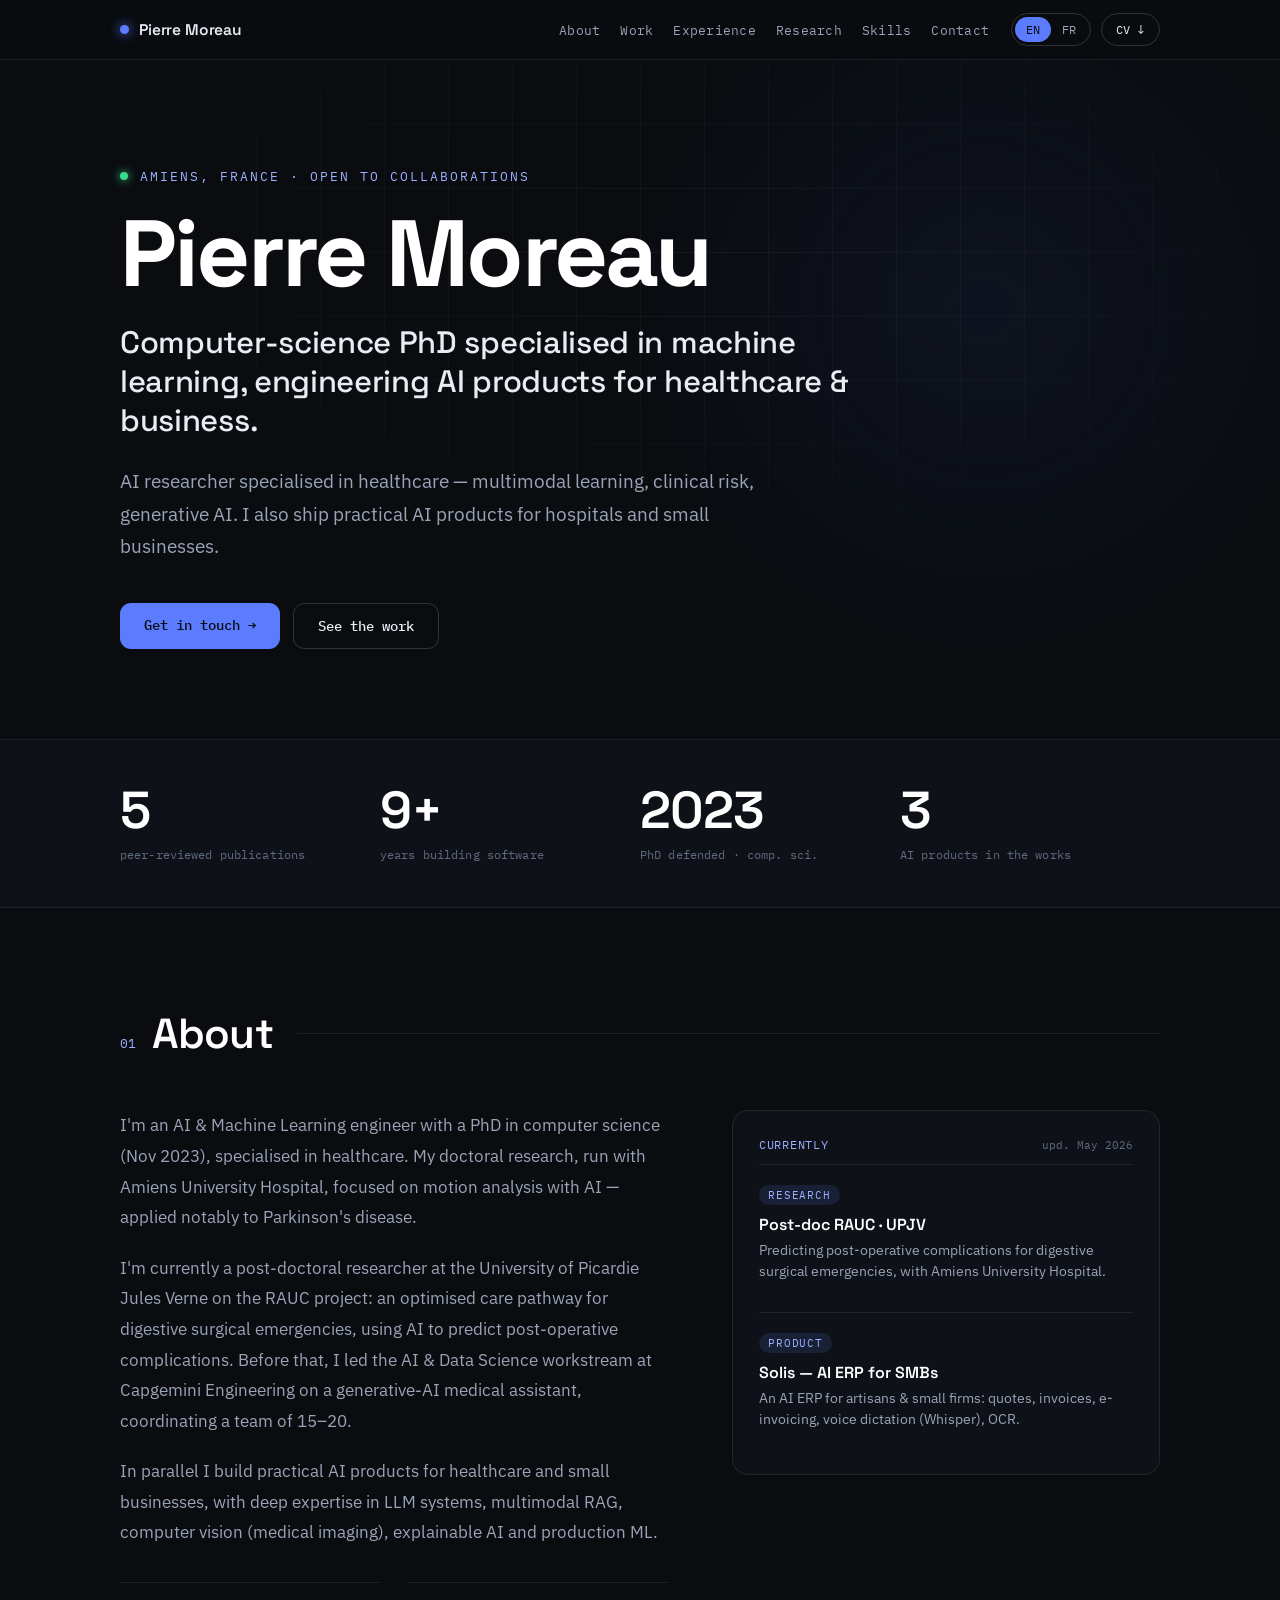
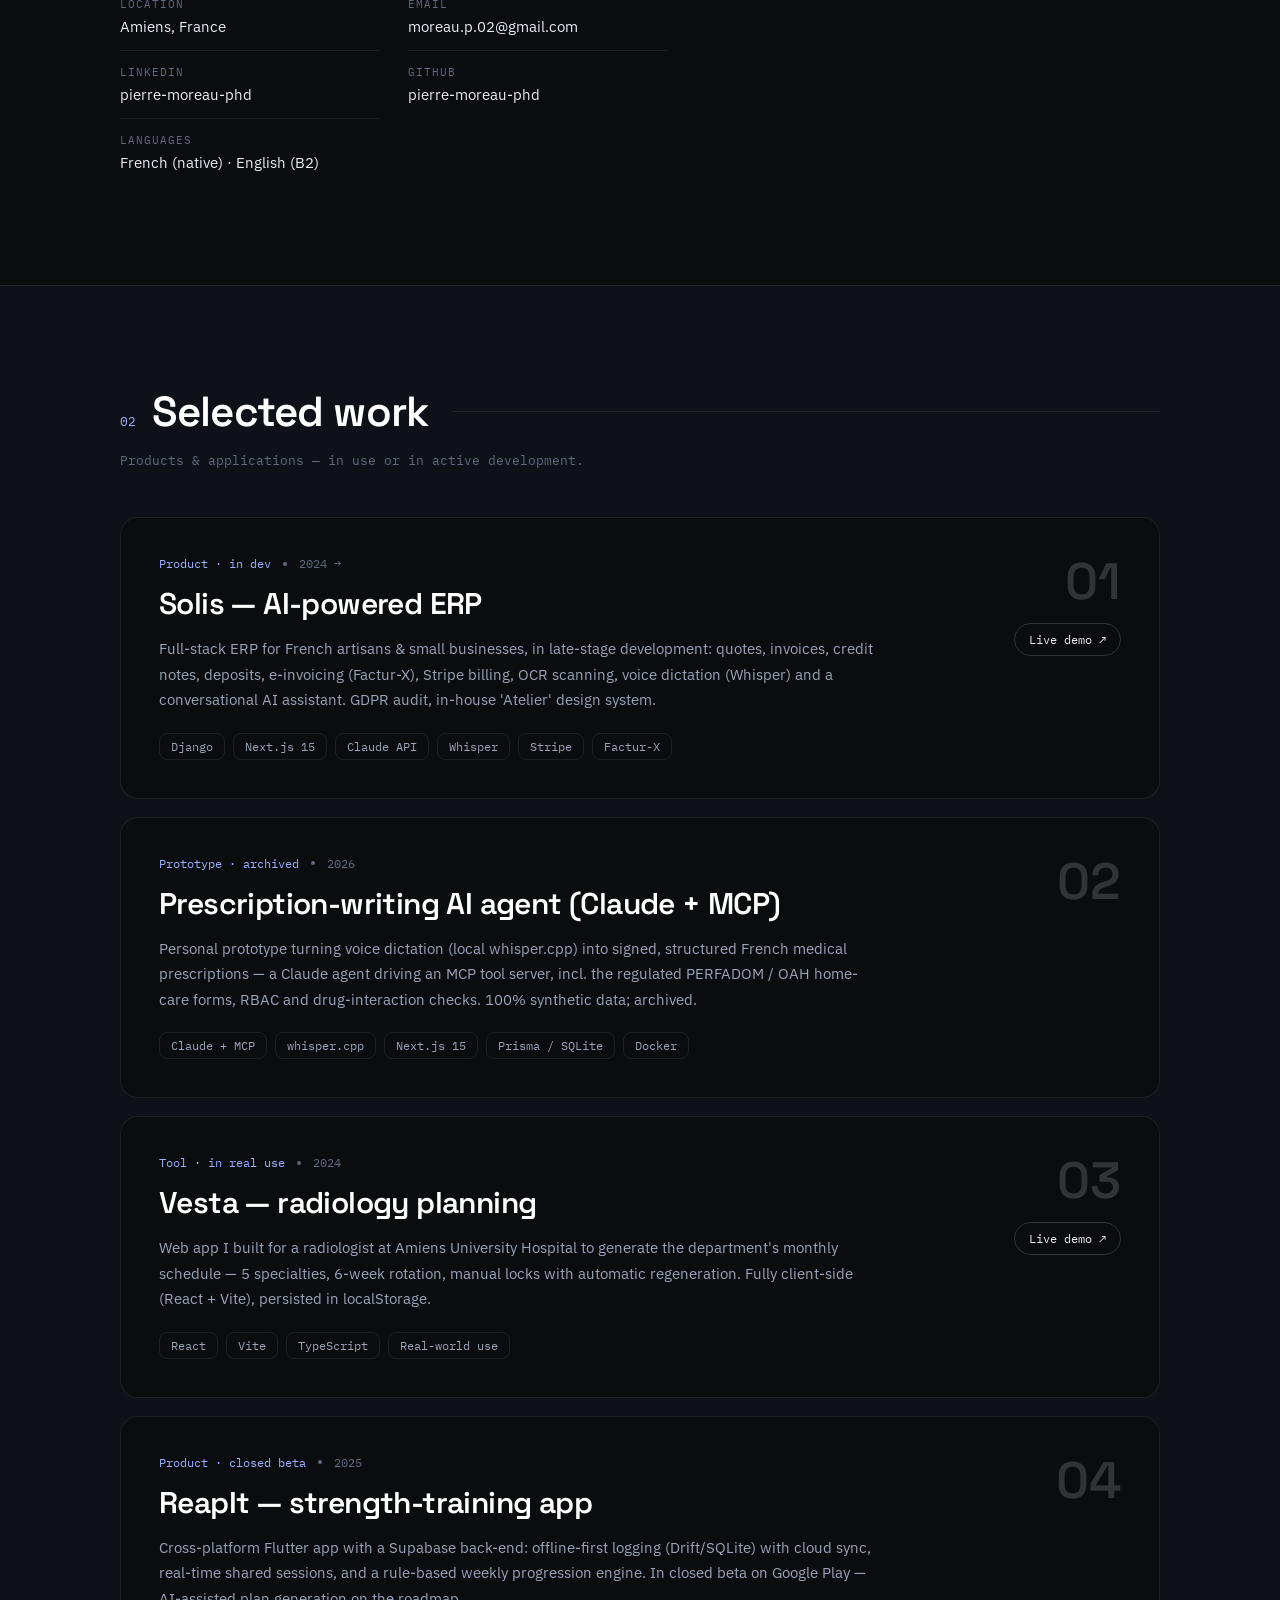
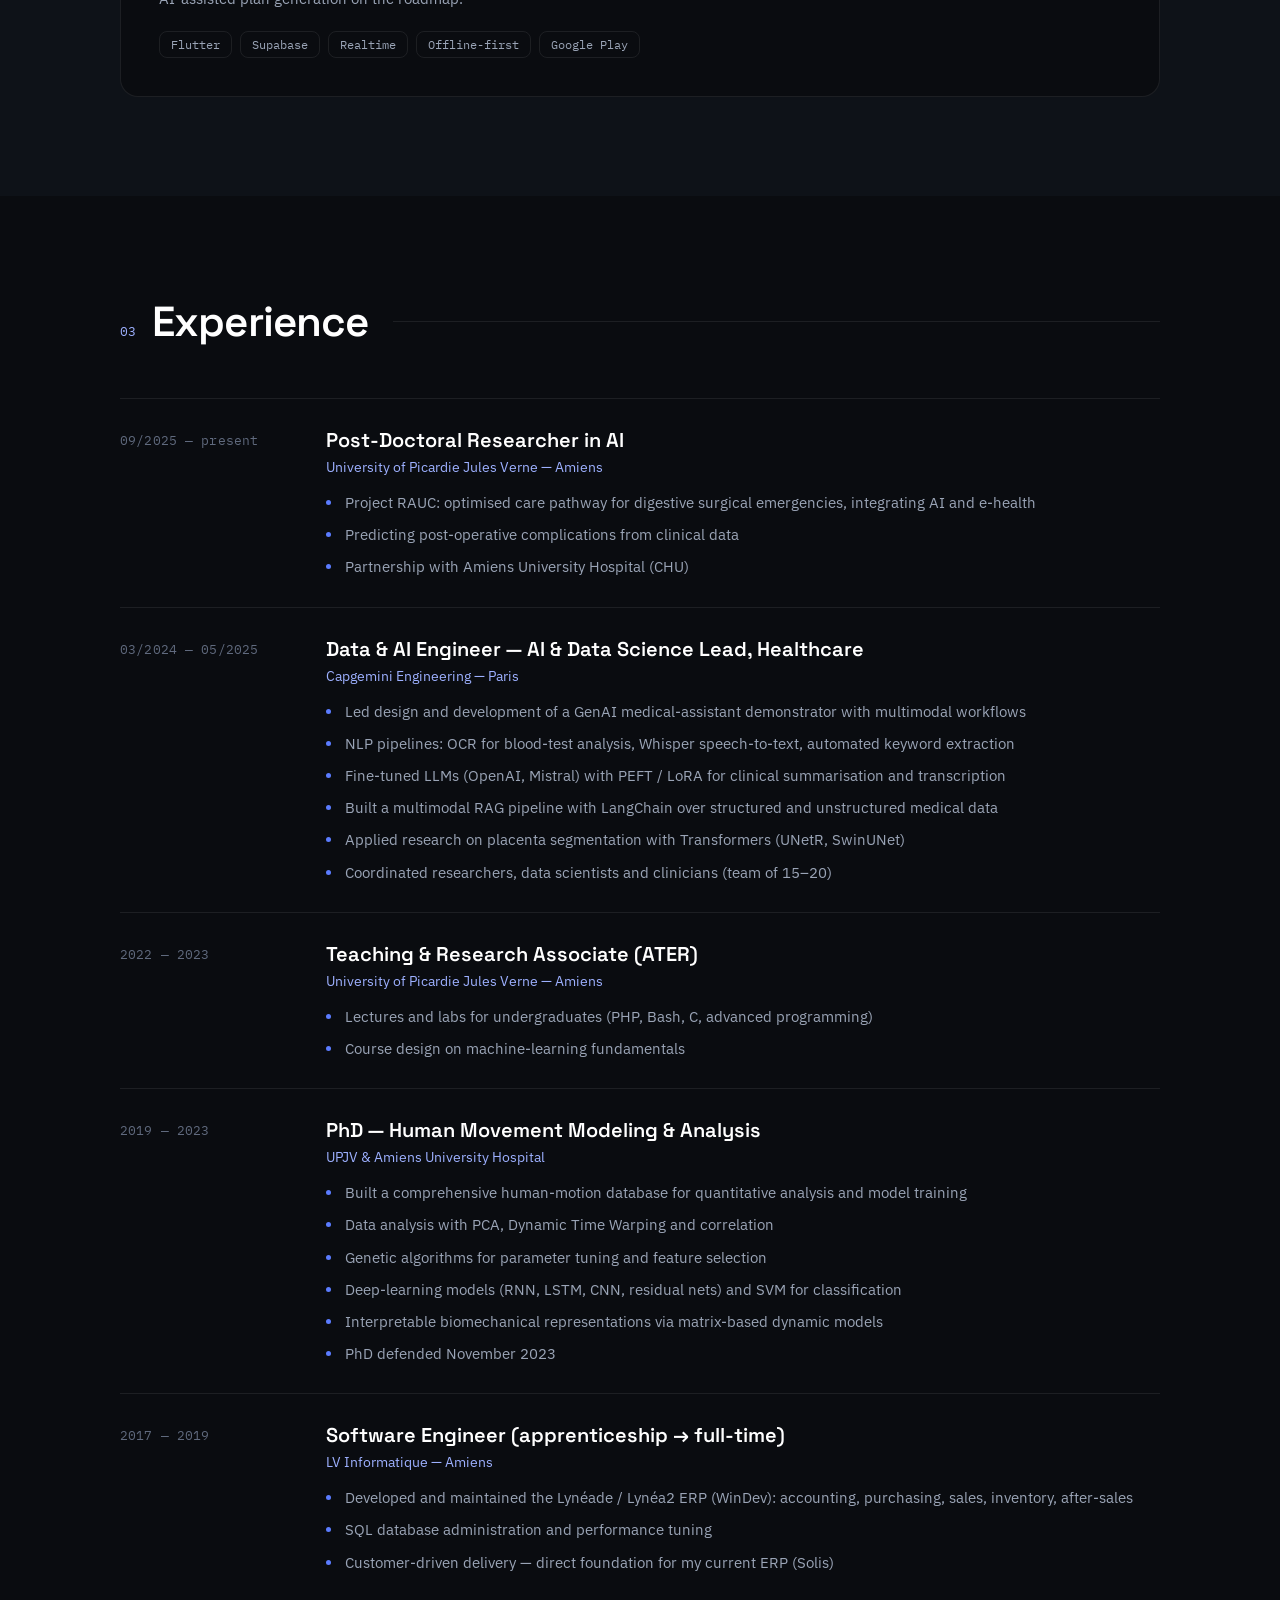
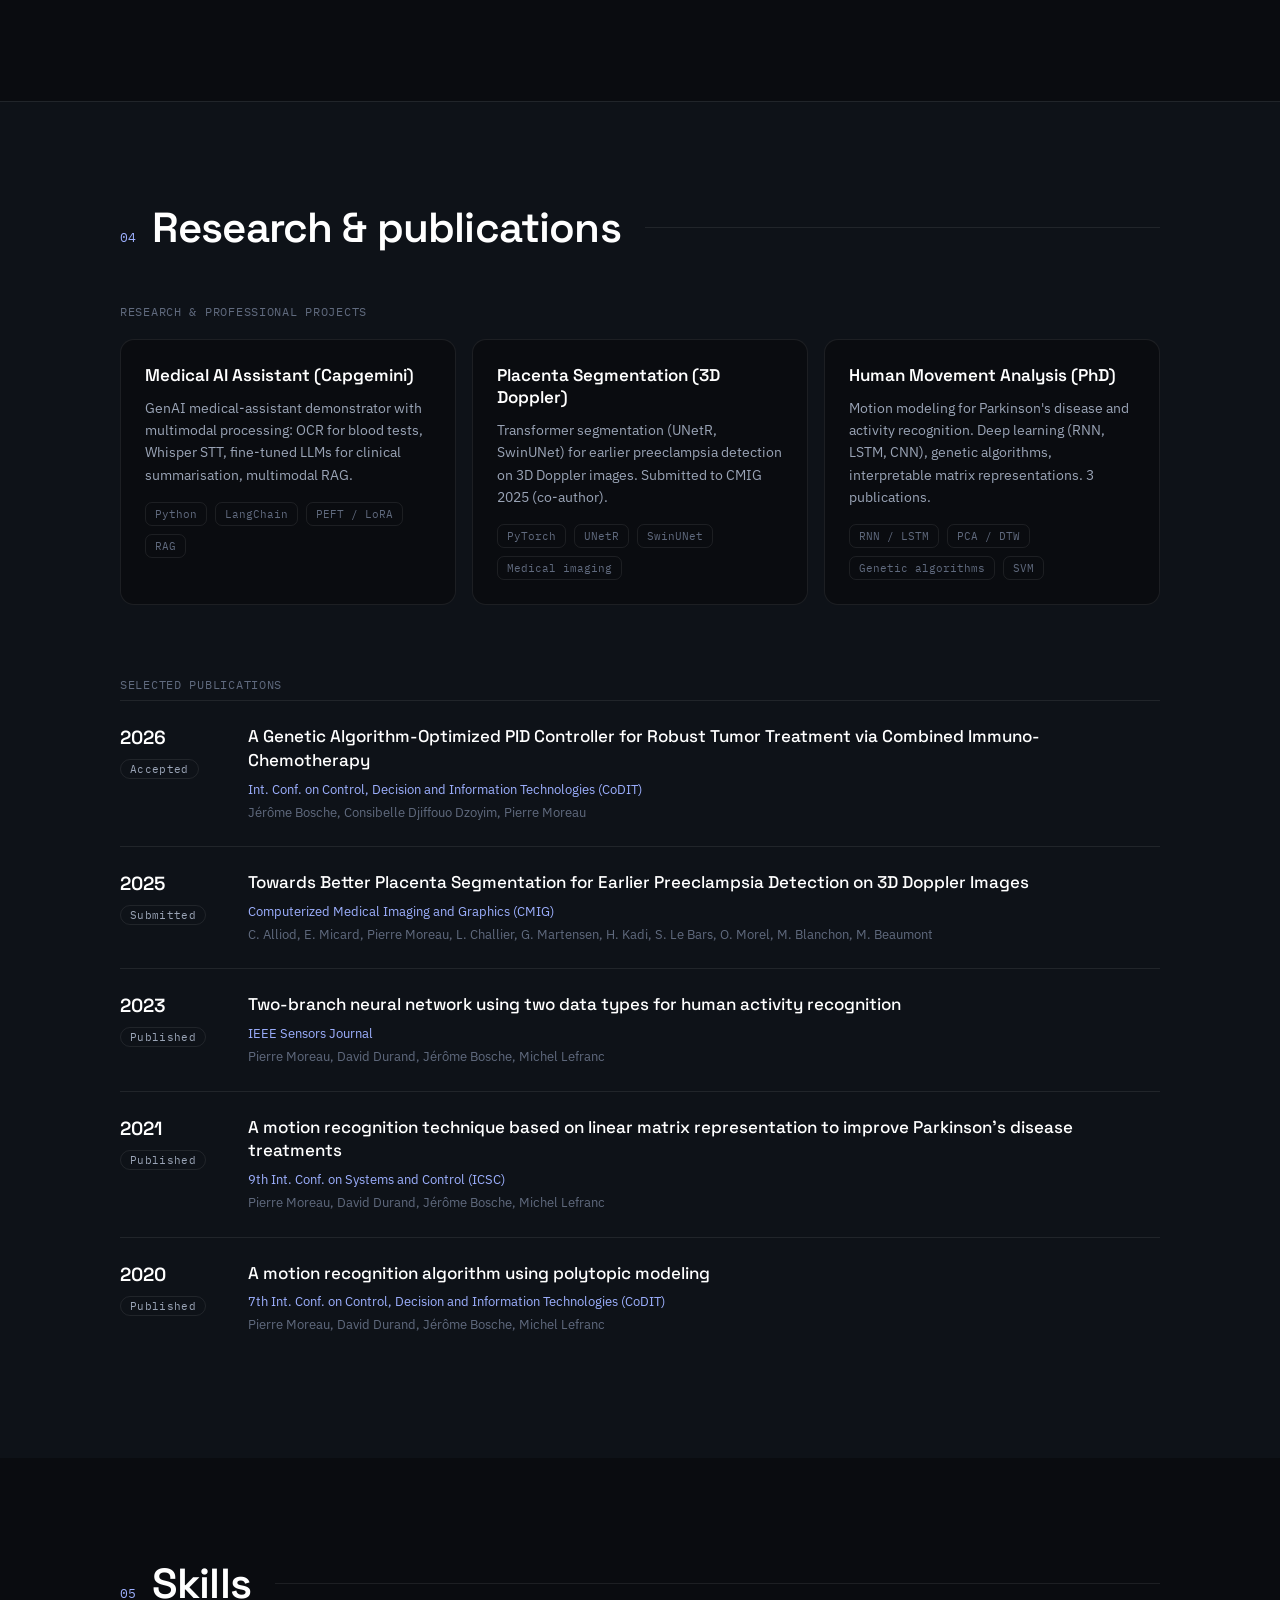
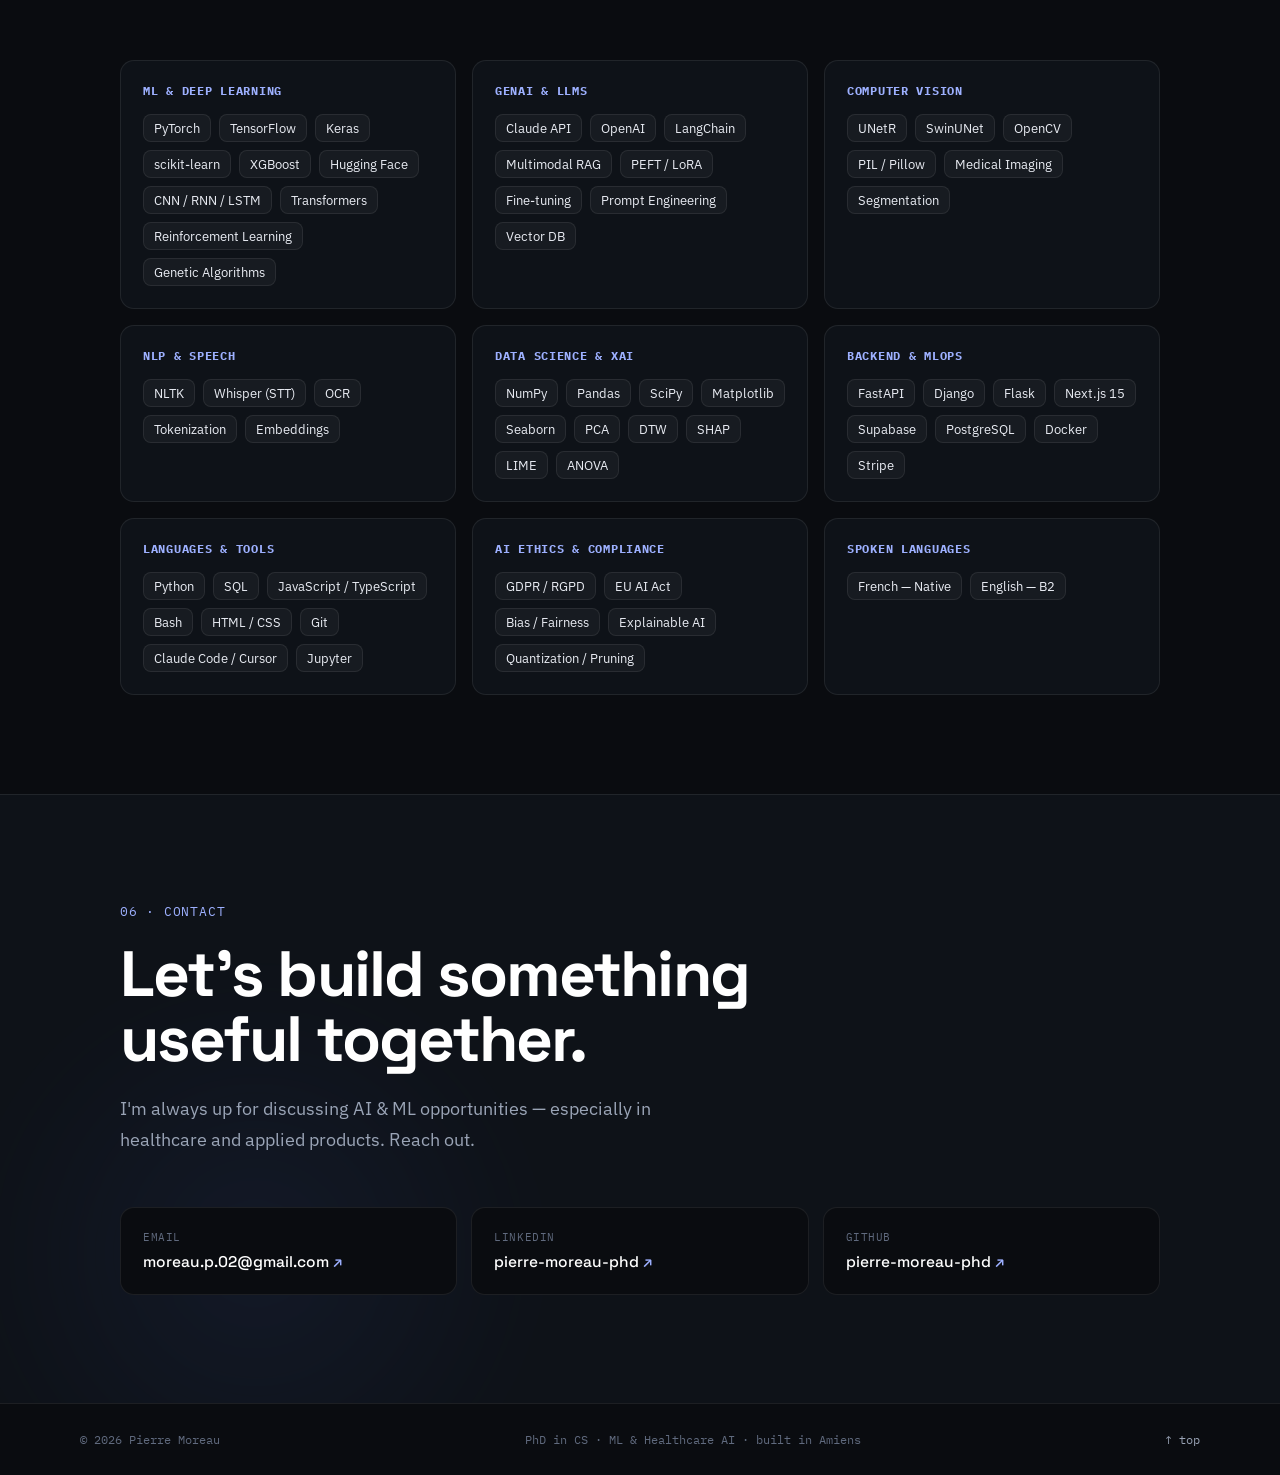
==== commit b5f7f480: "Réalisations : ajout de medic-demo (agent Claude+MCP, dictée→ordonnances) 4e carte (placée en 2e apr" ====
--- a/index.html
+++ b/index.html
@@ -230,6 +230,23 @@
         <div class="work-card-row">
           <div class="work-card-main">
             <div class="work-meta">
+              <span class="work-kind">Prototype · archived</span>
+              <span class="dot-sep" aria-hidden="true"></span>
+              <span class="work-year">2026</span>
+            </div>
+            <h3 class="work-name">Prescription-writing AI agent (Claude + MCP)</h3>
+            <p class="work-desc">Personal prototype turning voice dictation (local whisper.cpp) into signed, structured French medical prescriptions — a Claude agent driving an MCP tool server, incl. the regulated PERFADOM / OAH home-care forms, RBAC and drug-interaction checks. 100% synthetic data; archived.</p>
+            <div class="tags"><span class="tag">Claude + MCP</span><span class="tag">whisper.cpp</span><span class="tag">Next.js 15</span><span class="tag">Prisma / SQLite</span><span class="tag">Docker</span></div>
+          </div>
+          <div class="work-card-side">
+            <span class="work-no" aria-hidden="true">02</span>
+            
+          </div>
+        </div>
+      </article><article class="work-card" data-reveal>
+        <div class="work-card-row">
+          <div class="work-card-main">
+            <div class="work-meta">
               <span class="work-kind">Tool · in real use</span>
               <span class="dot-sep" aria-hidden="true"></span>
               <span class="work-year">2024</span>
@@ -239,7 +256,7 @@
             <div class="tags"><span class="tag">React</span><span class="tag">Vite</span><span class="tag">TypeScript</span><span class="tag">Real-world use</span></div>
           </div>
           <div class="work-card-side">
-            <span class="work-no" aria-hidden="true">02</span>
+            <span class="work-no" aria-hidden="true">03</span>
             <a class="link-pill" href="https://pierre-moreau-phd.github.io/Vesta/" target="_blank" rel="noopener">Live demo ↗</a>
           </div>
         </div>
@@ -256,7 +273,7 @@
             <div class="tags"><span class="tag">Flutter</span><span class="tag">Supabase</span><span class="tag">Realtime</span><span class="tag">Offline-first</span><span class="tag">Google Play</span></div>
           </div>
           <div class="work-card-side">
-            <span class="work-no" aria-hidden="true">03</span>
+            <span class="work-no" aria-hidden="true">04</span>
             
           </div>
         </div>
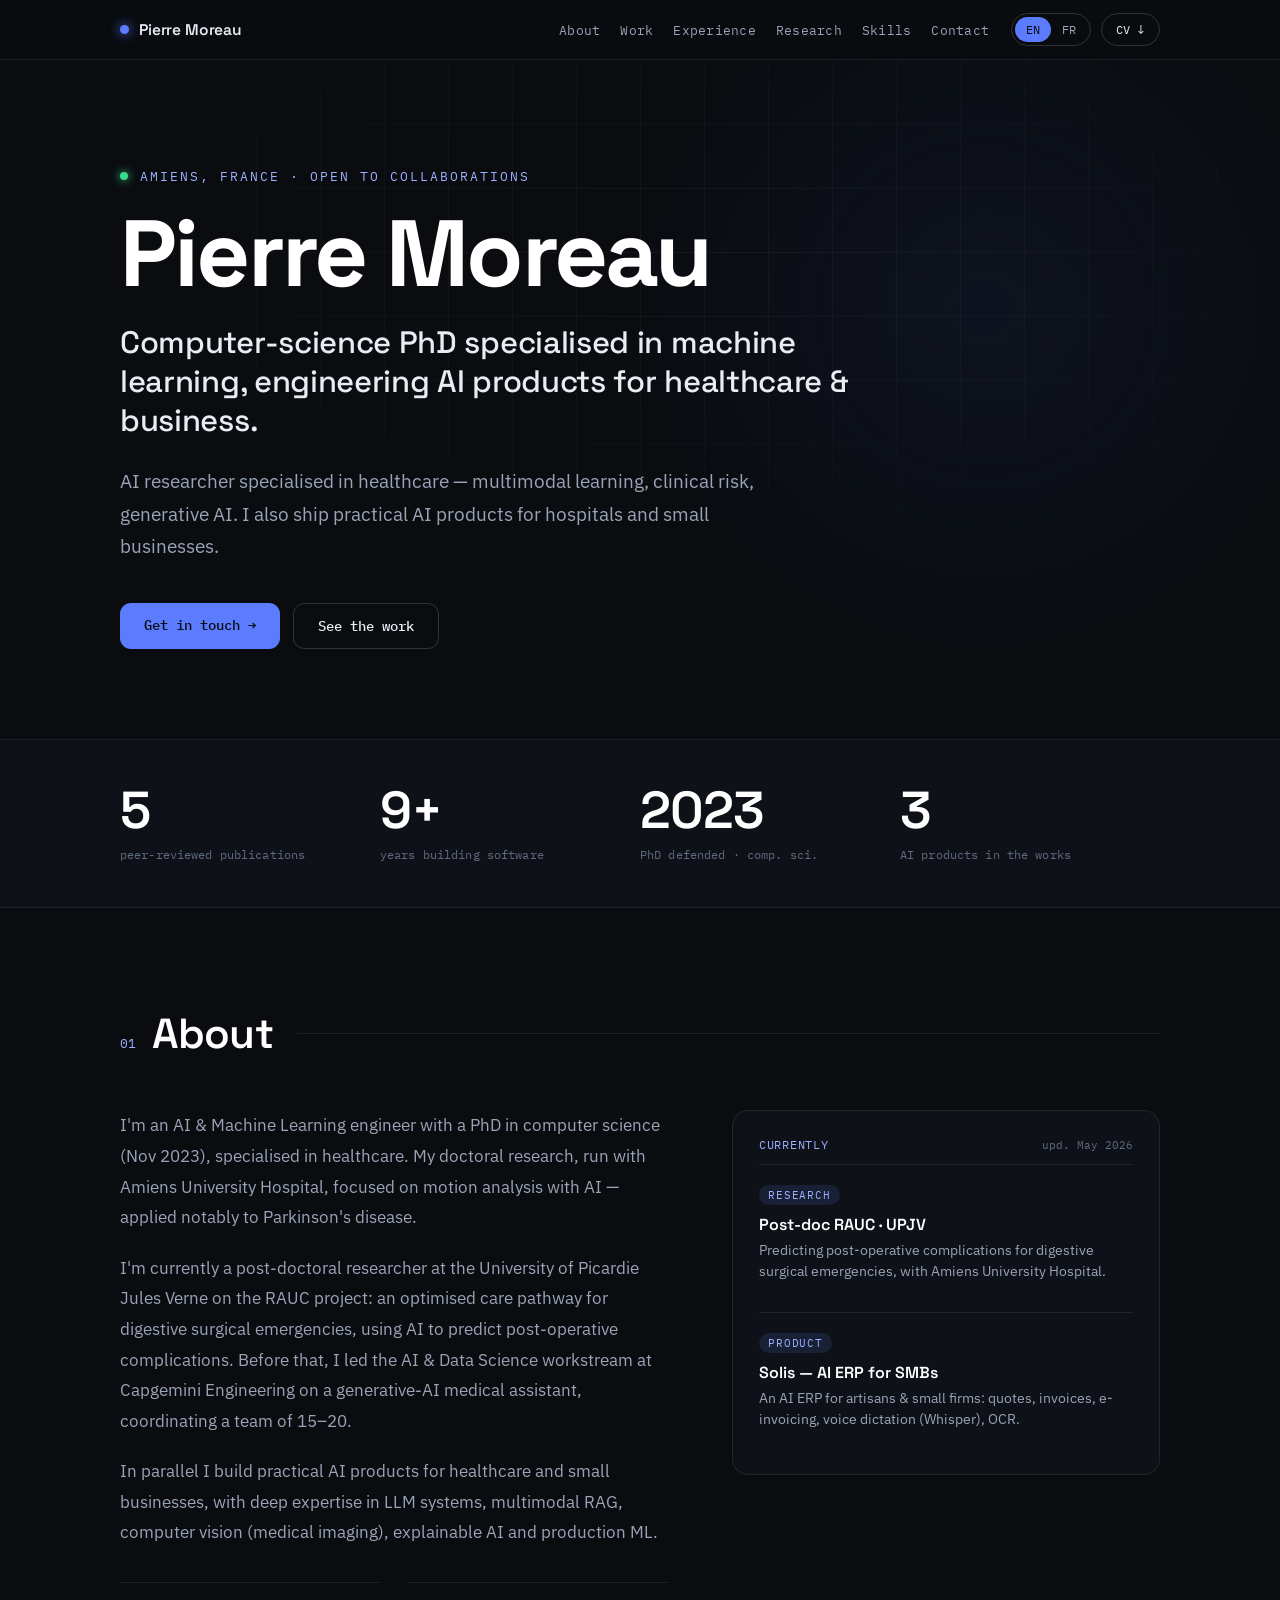
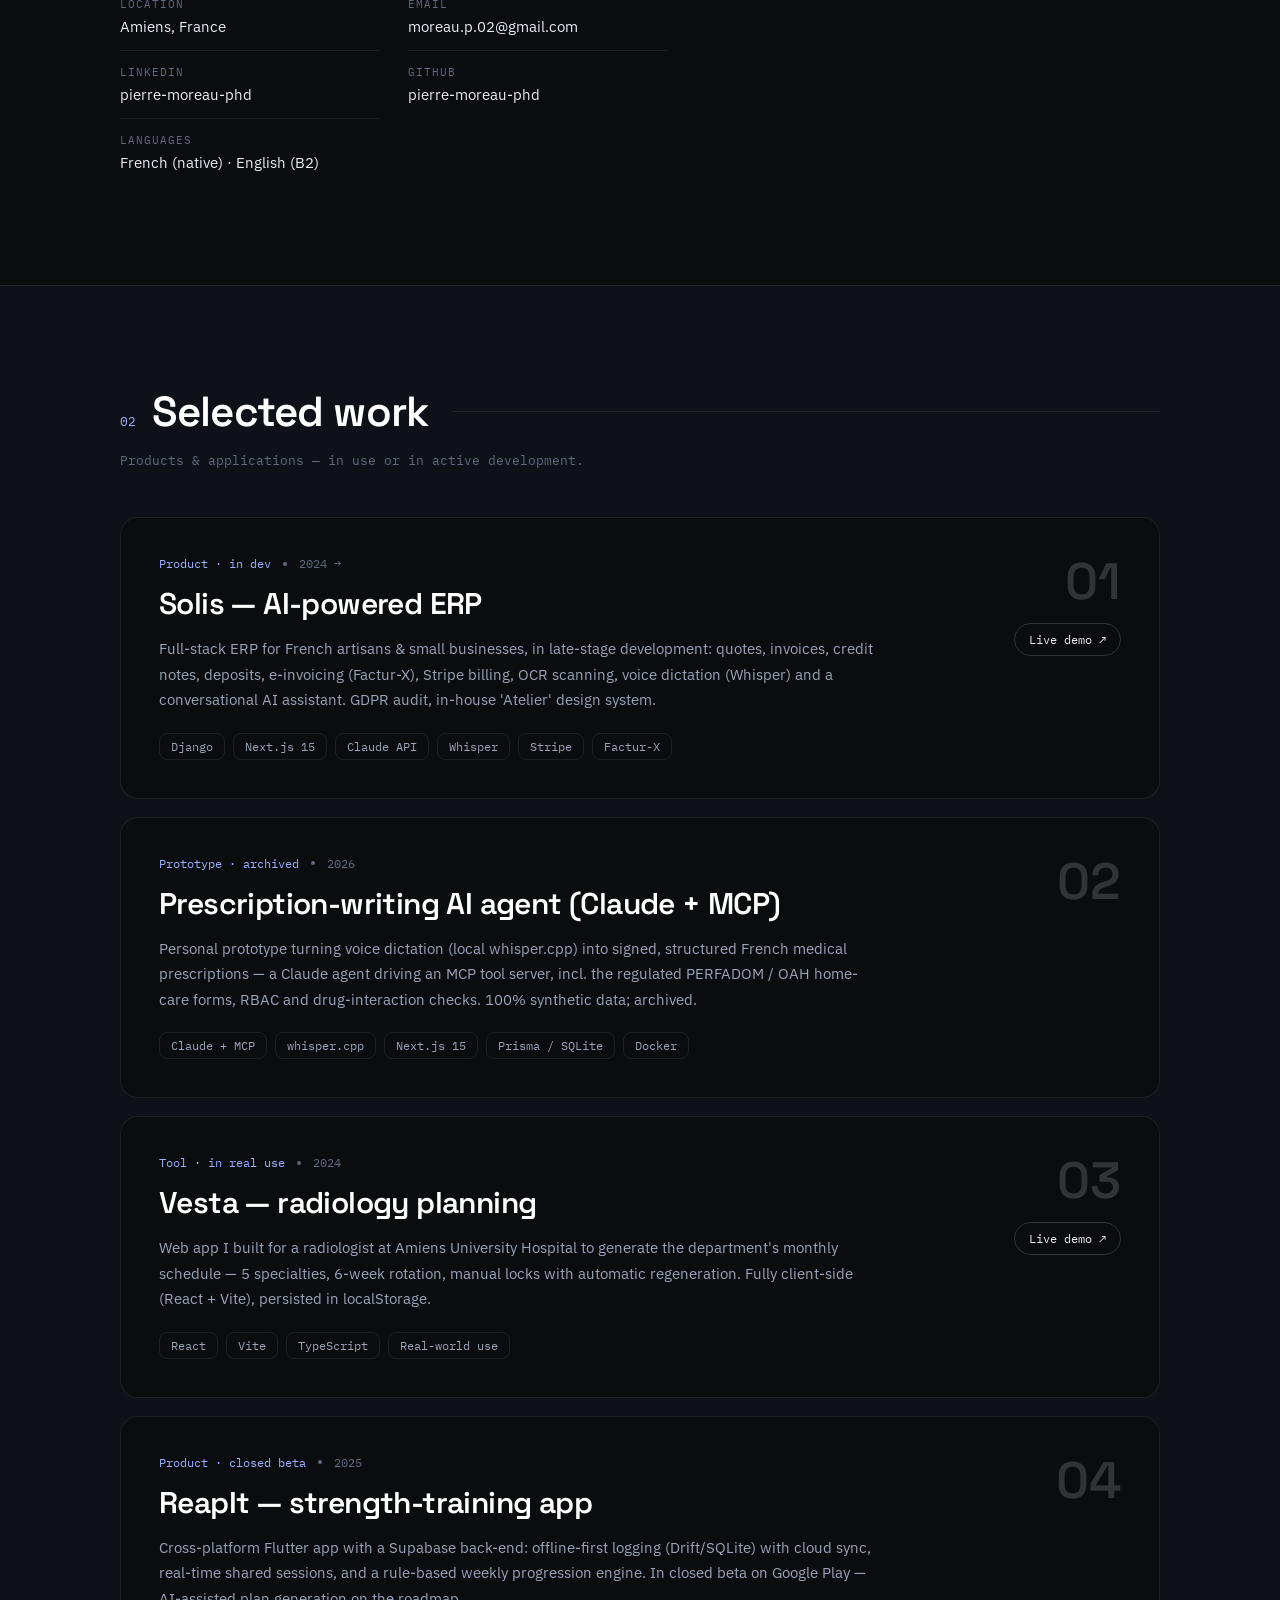
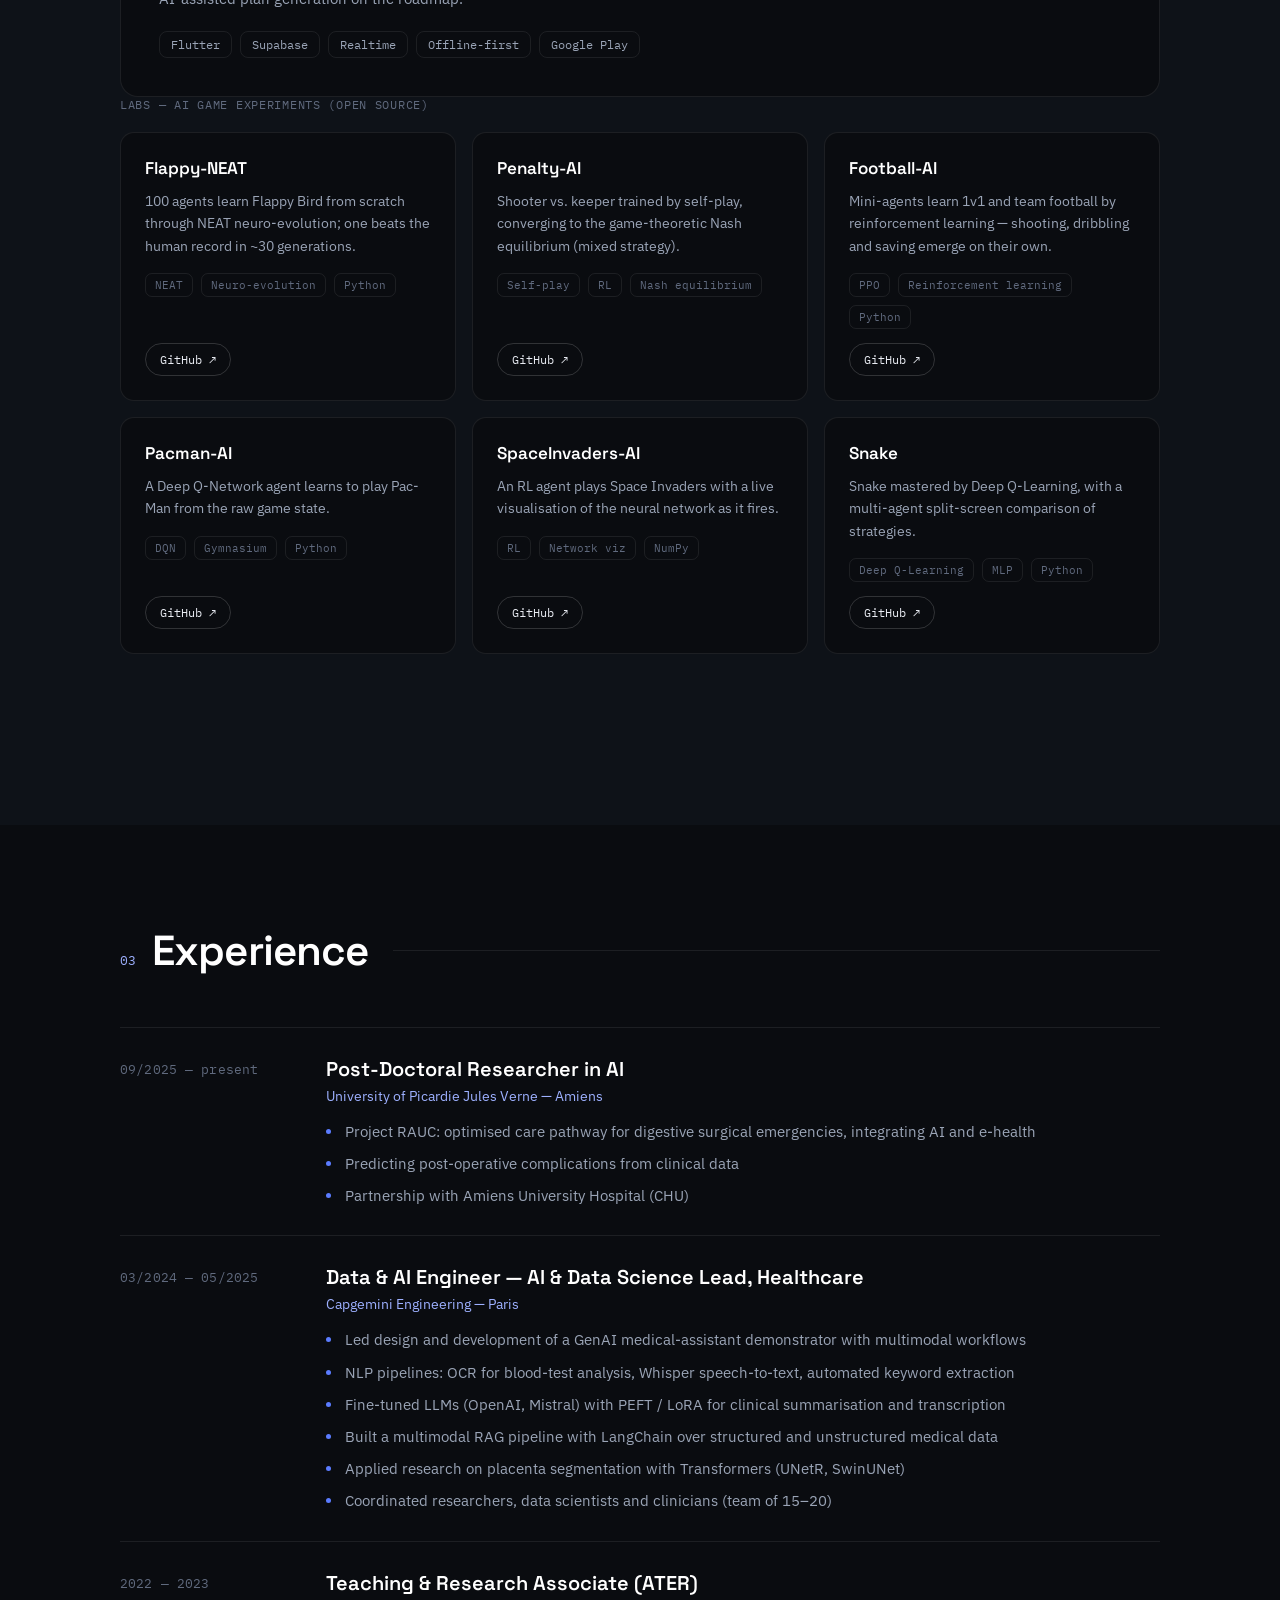
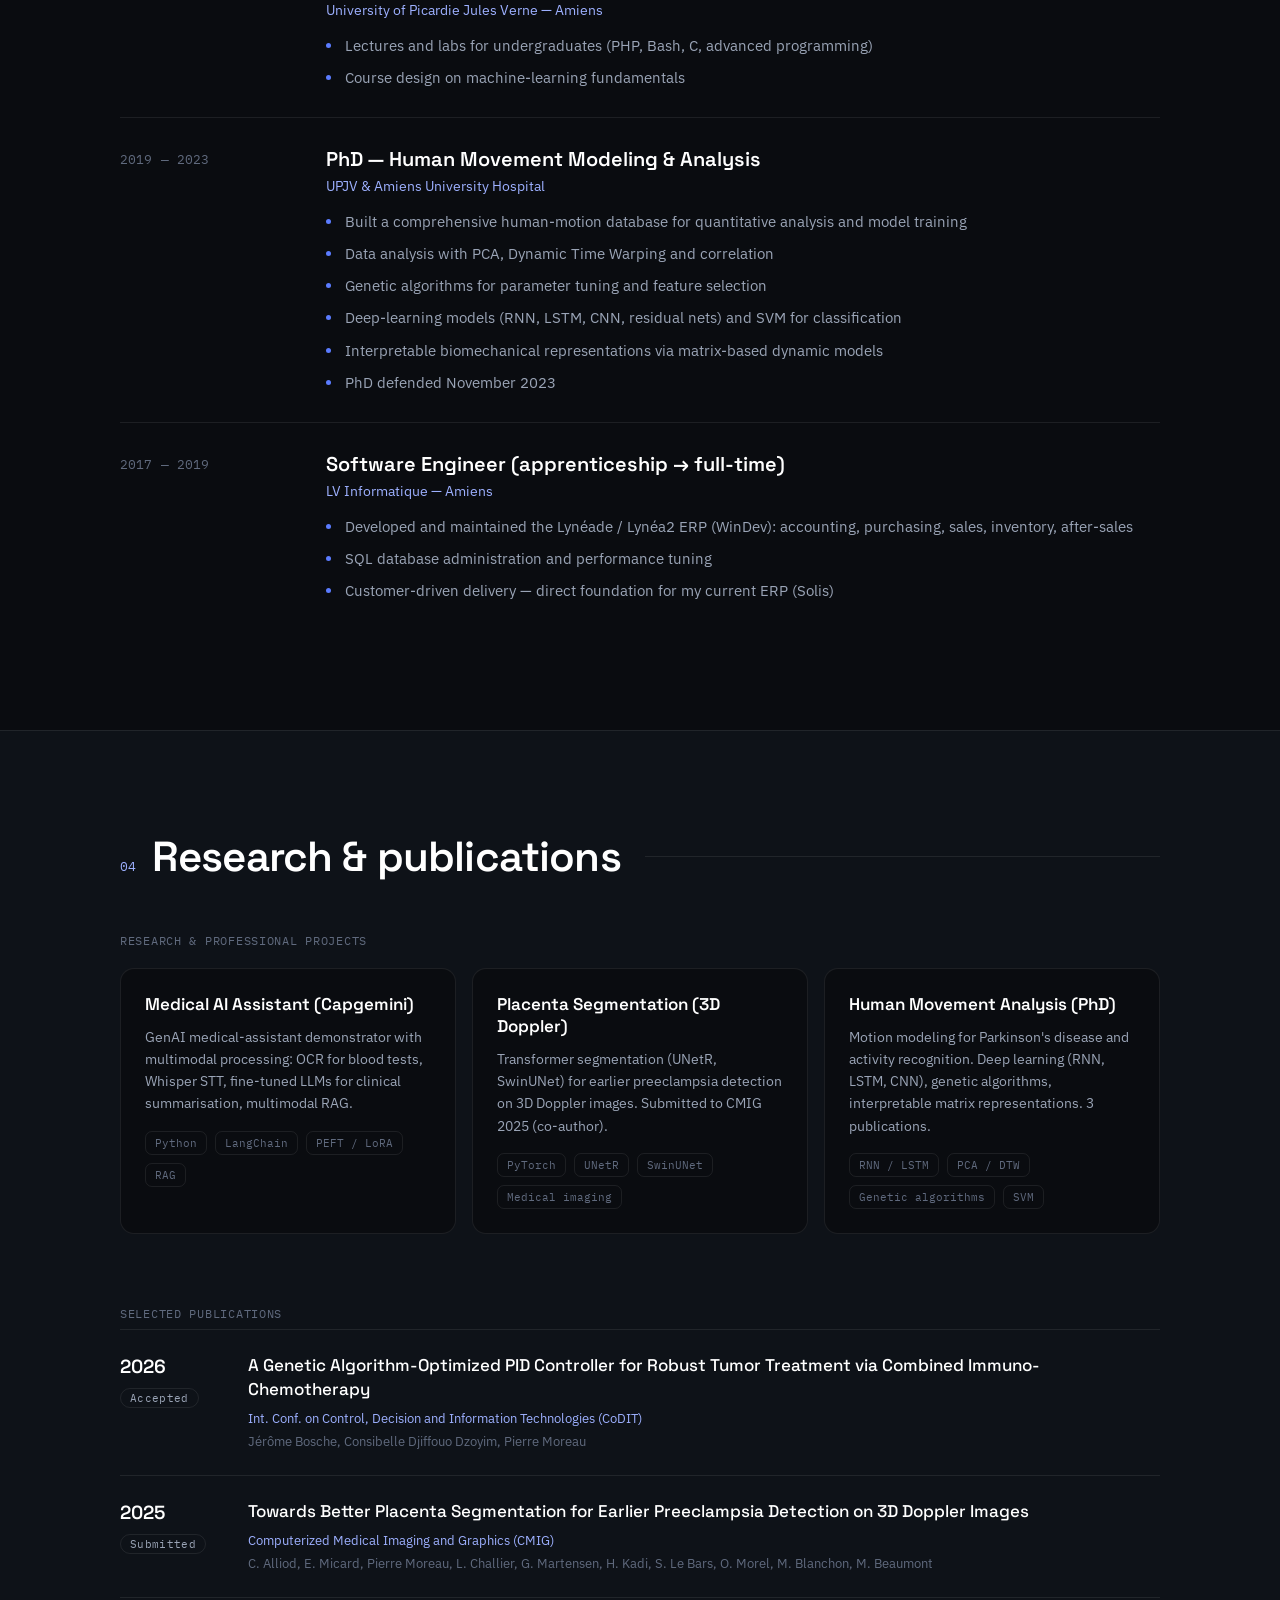
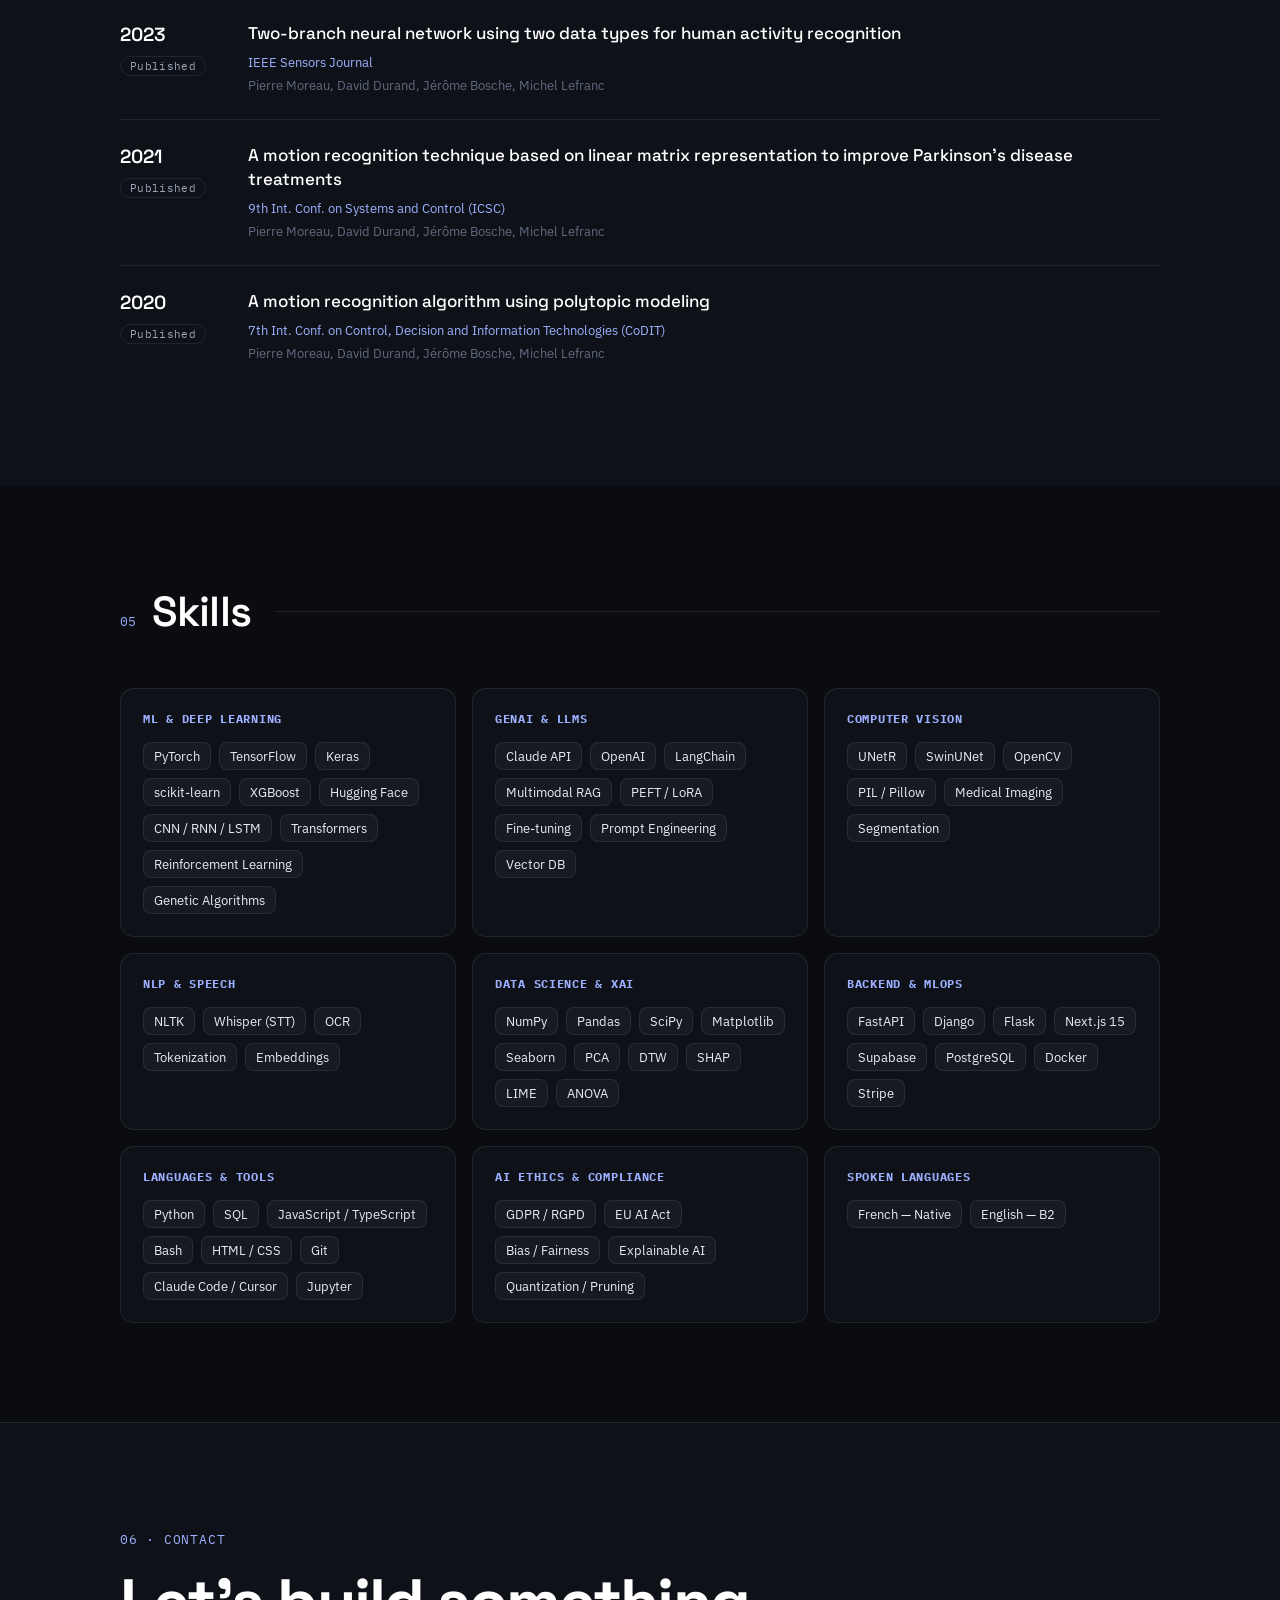
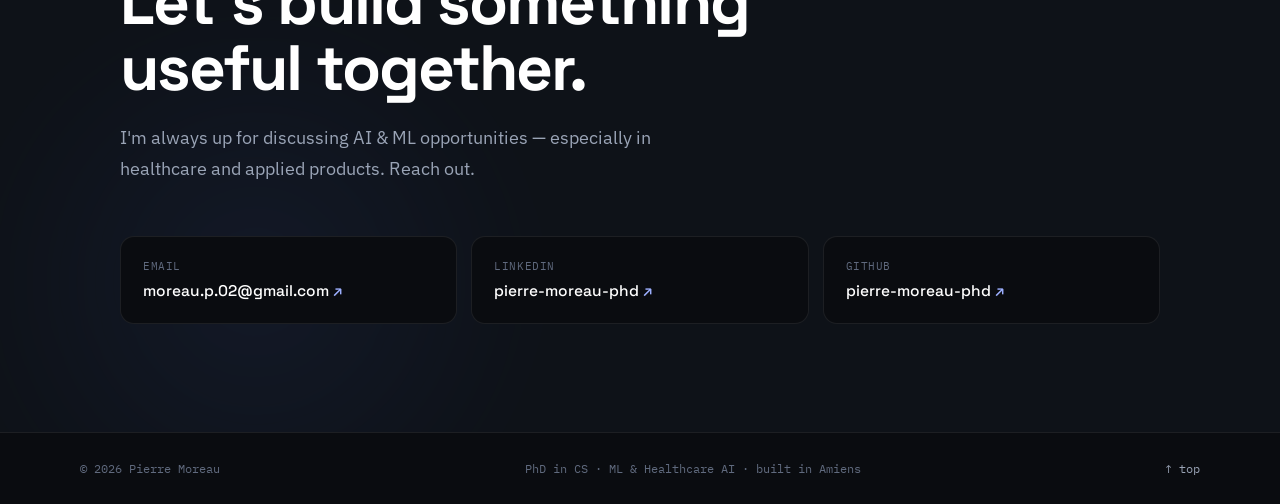
==== commit ad681c34: "site: bloc Labs (jeux IA open source) + liens démo/Code dans les projets - Nouveau bloc « Labs — jeu" ====
--- a/index.html
+++ b/index.html
@@ -279,6 +279,40 @@
         </div>
       </article>
     </div>
+    <div class="subhead labs-head" data-reveal>Labs — AI game experiments (open source)</div>
+    <div class="proj-grid labs-grid">
+      <article class="proj-card" data-reveal>
+        <h3 class="proj-name">Flappy-NEAT</h3>
+        <p class="proj-desc">100 agents learn Flappy Bird from scratch through NEAT neuro-evolution; one beats the human record in ~30 generations.</p>
+        <div class="tags"><span class="tag sm">NEAT</span><span class="tag sm">Neuro-evolution</span><span class="tag sm">Python</span></div>
+        <a class="link-pill sm" href="https://github.com/pierre-moreau-phd/Flappy-NEAT" target="_blank" rel="noopener">GitHub ↗</a>
+      </article><article class="proj-card" data-reveal>
+        <h3 class="proj-name">Penalty-AI</h3>
+        <p class="proj-desc">Shooter vs. keeper trained by self-play, converging to the game-theoretic Nash equilibrium (mixed strategy).</p>
+        <div class="tags"><span class="tag sm">Self-play</span><span class="tag sm">RL</span><span class="tag sm">Nash equilibrium</span></div>
+        <a class="link-pill sm" href="https://github.com/pierre-moreau-phd/Penalty-AI" target="_blank" rel="noopener">GitHub ↗</a>
+      </article><article class="proj-card" data-reveal>
+        <h3 class="proj-name">Football-AI</h3>
+        <p class="proj-desc">Mini-agents learn 1v1 and team football by reinforcement learning — shooting, dribbling and saving emerge on their own.</p>
+        <div class="tags"><span class="tag sm">PPO</span><span class="tag sm">Reinforcement learning</span><span class="tag sm">Python</span></div>
+        <a class="link-pill sm" href="https://github.com/pierre-moreau-phd/Football-AI" target="_blank" rel="noopener">GitHub ↗</a>
+      </article><article class="proj-card" data-reveal>
+        <h3 class="proj-name">Pacman-AI</h3>
+        <p class="proj-desc">A Deep Q-Network agent learns to play Pac-Man from the raw game state.</p>
+        <div class="tags"><span class="tag sm">DQN</span><span class="tag sm">Gymnasium</span><span class="tag sm">Python</span></div>
+        <a class="link-pill sm" href="https://github.com/pierre-moreau-phd/Pacman-AI" target="_blank" rel="noopener">GitHub ↗</a>
+      </article><article class="proj-card" data-reveal>
+        <h3 class="proj-name">SpaceInvaders-AI</h3>
+        <p class="proj-desc">An RL agent plays Space Invaders with a live visualisation of the neural network as it fires.</p>
+        <div class="tags"><span class="tag sm">RL</span><span class="tag sm">Network viz</span><span class="tag sm">NumPy</span></div>
+        <a class="link-pill sm" href="https://github.com/pierre-moreau-phd/SpaceInvaders-AI" target="_blank" rel="noopener">GitHub ↗</a>
+      </article><article class="proj-card" data-reveal>
+        <h3 class="proj-name">Snake</h3>
+        <p class="proj-desc">Snake mastered by Deep Q-Learning, with a multi-agent split-screen comparison of strategies.</p>
+        <div class="tags"><span class="tag sm">Deep Q-Learning</span><span class="tag sm">MLP</span><span class="tag sm">Python</span></div>
+        <a class="link-pill sm" href="https://github.com/pierre-moreau-phd/Snake" target="_blank" rel="noopener">GitHub ↗</a>
+      </article>
+    </div>
   </section>
 </div>
 
--- a/styles.css
+++ b/styles.css
@@ -484,6 +484,9 @@
 .proj-card:hover { border-color: var(--line-2); transform: translateY(-3px); }
 .proj-name { font-family: var(--disp); font-weight: 600; font-size: 17px; color: #fff; margin: 0 0 11px; line-height: 1.3; }
 .proj-desc { font-size: 13.5px; line-height: 1.65; color: var(--tx-dim); margin: 0 0 16px; }
+.labs-grid .proj-card { display: flex; flex-direction: column; }
+.labs-grid .proj-card .tags { margin-bottom: 14px; }
+.labs-grid .proj-card .link-pill { align-self: flex-start; margin-top: auto; }
 
 .pub-row {
   display: grid;
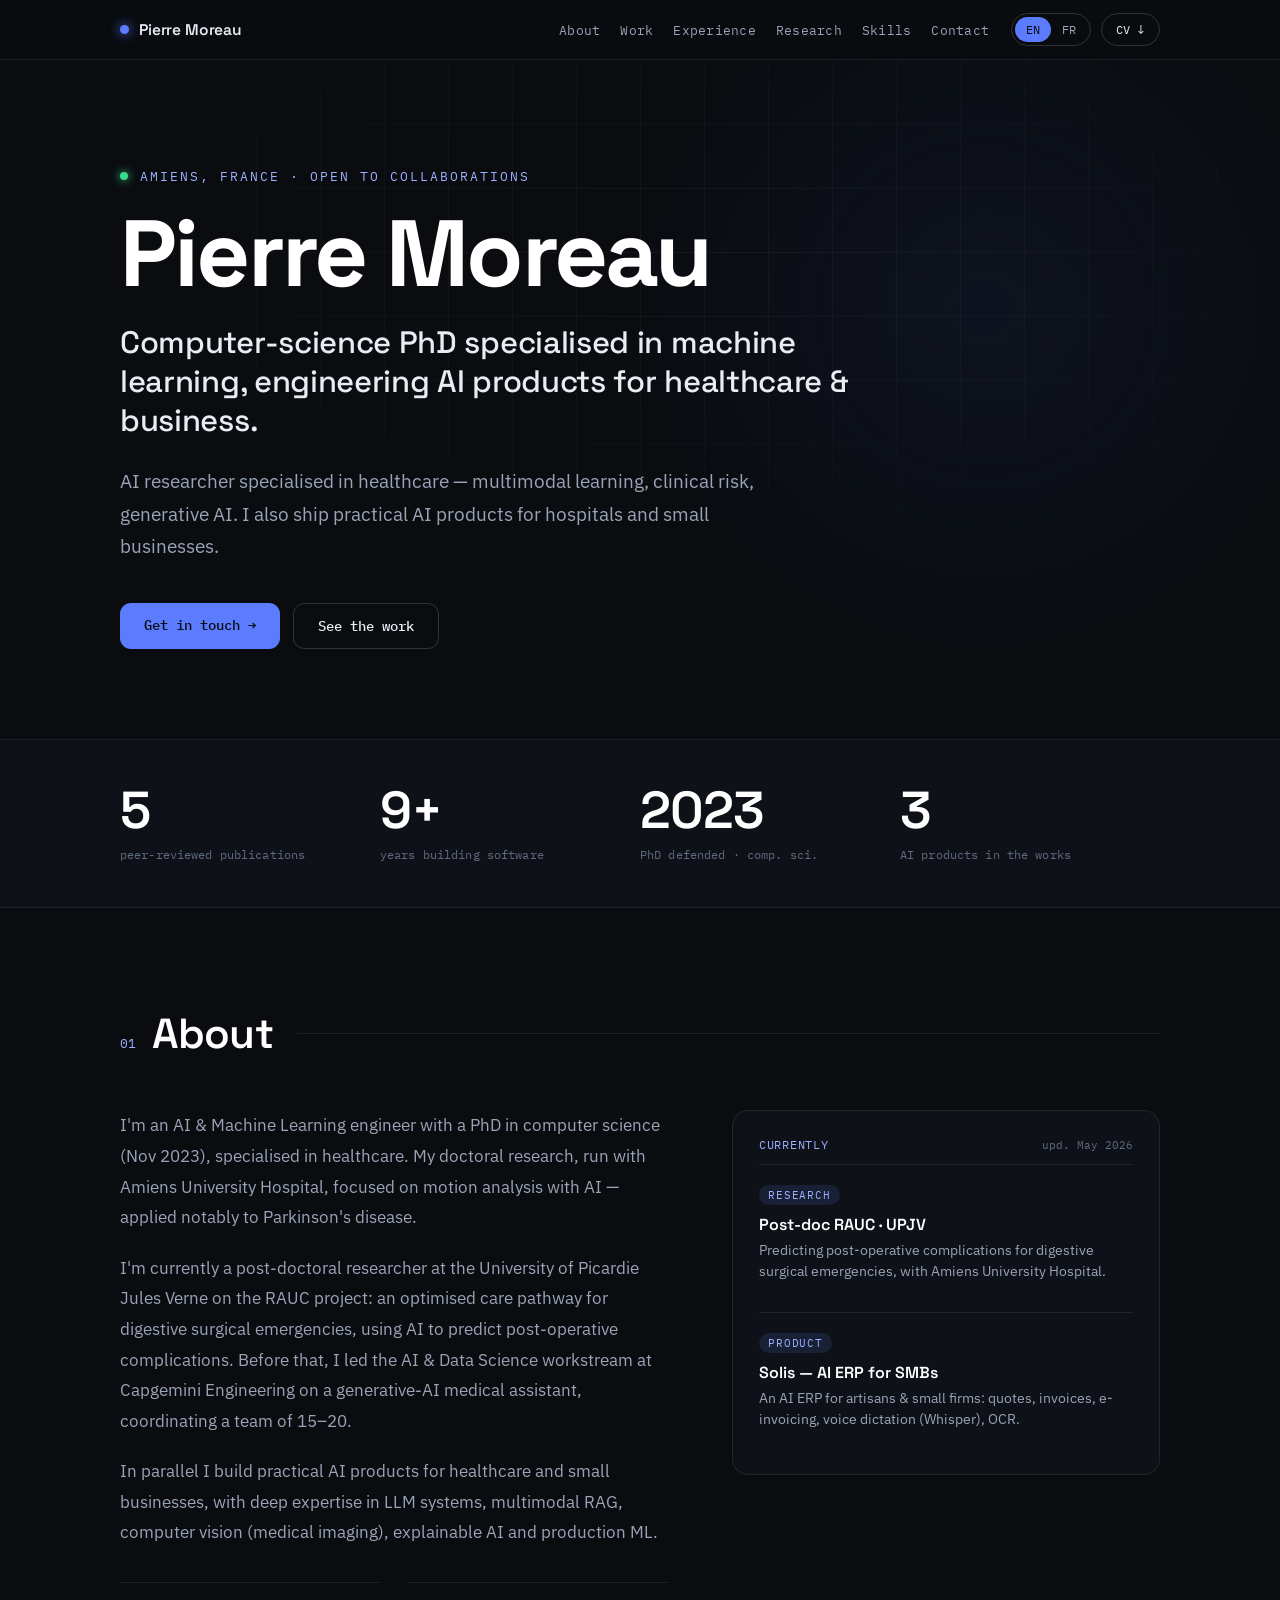
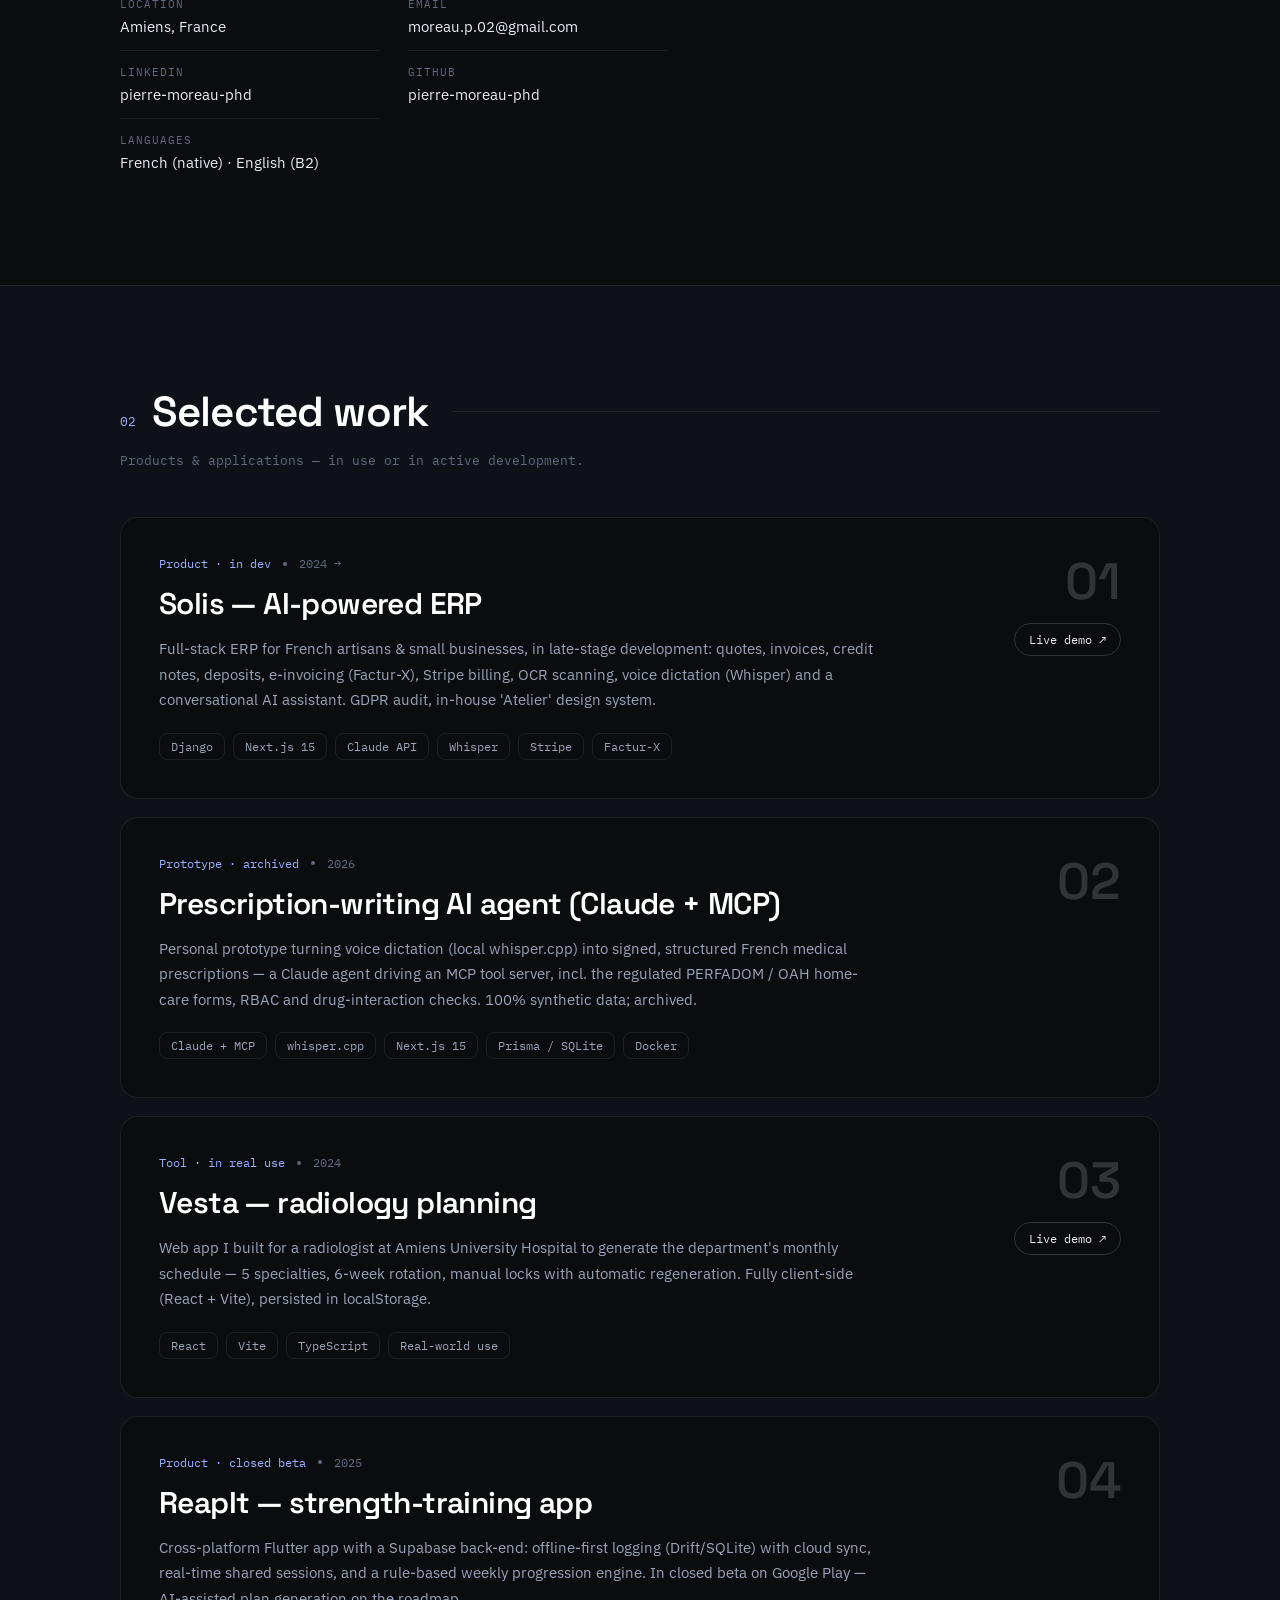
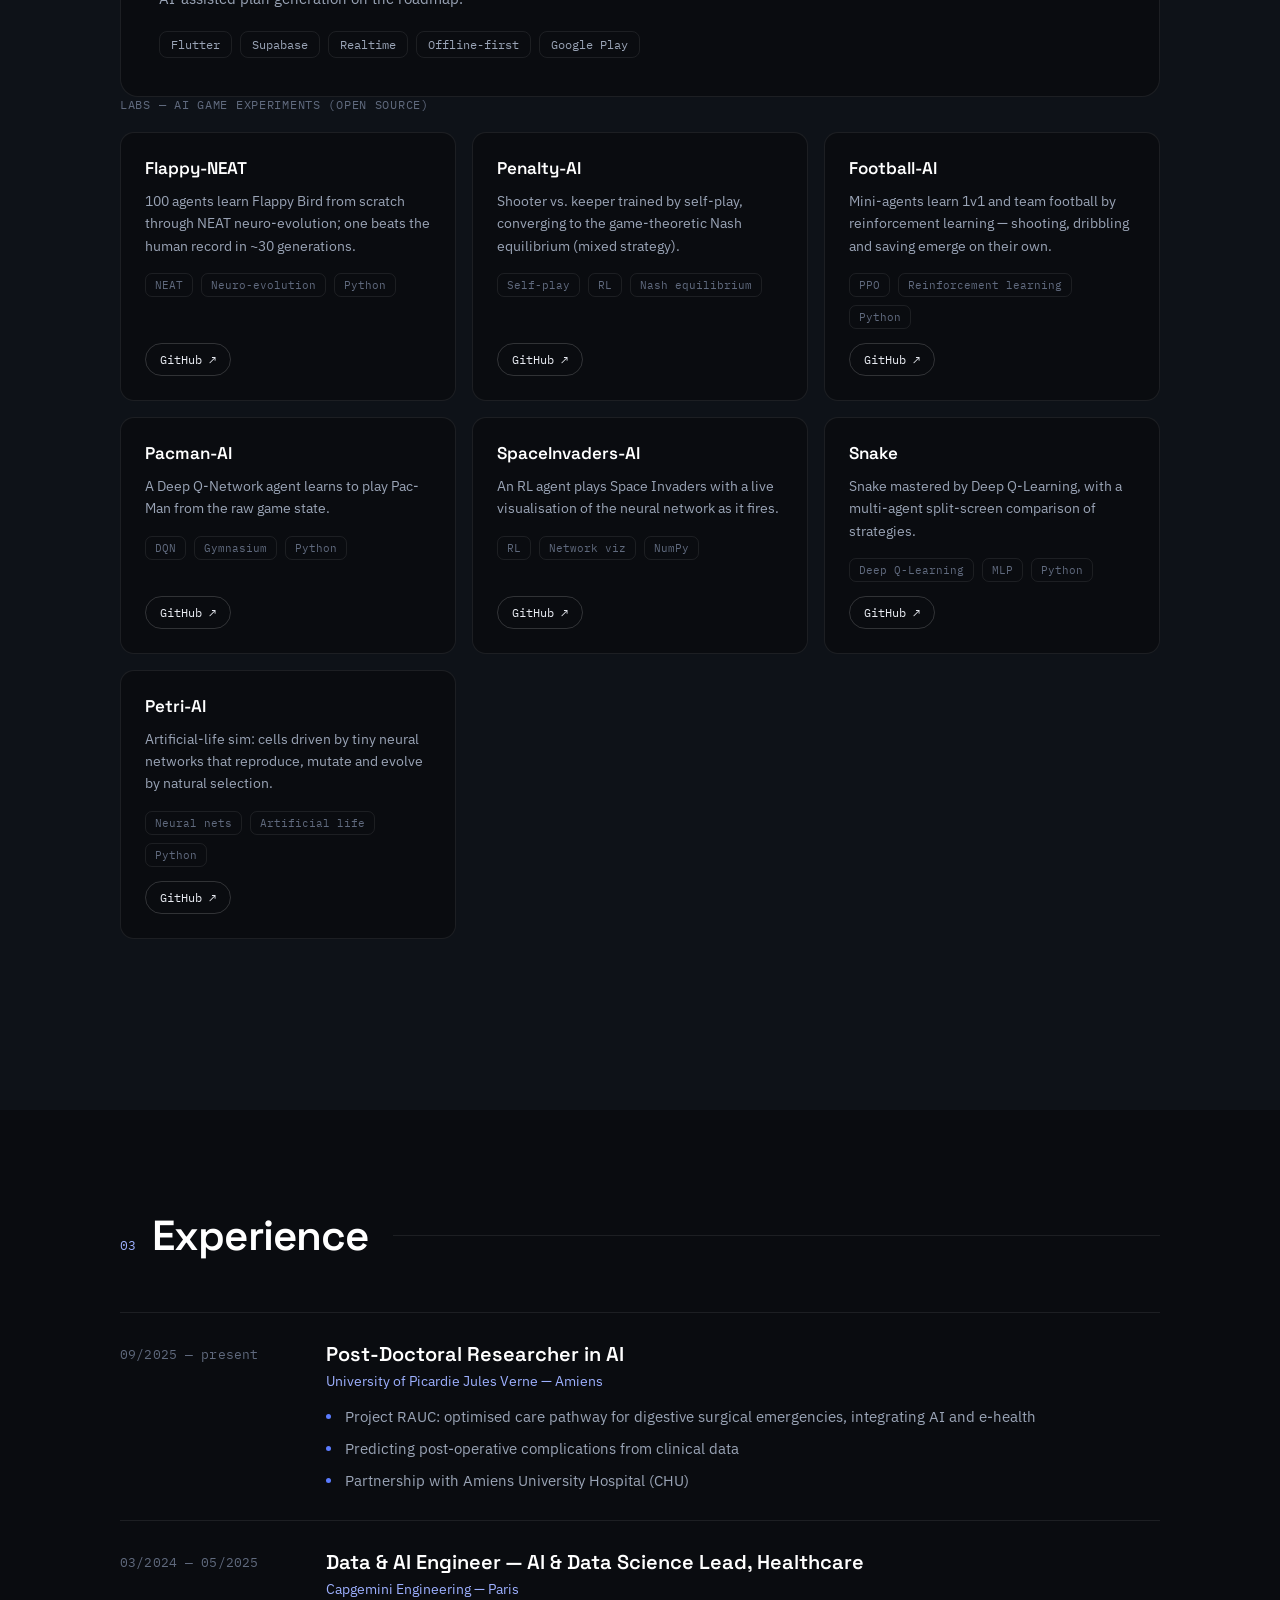
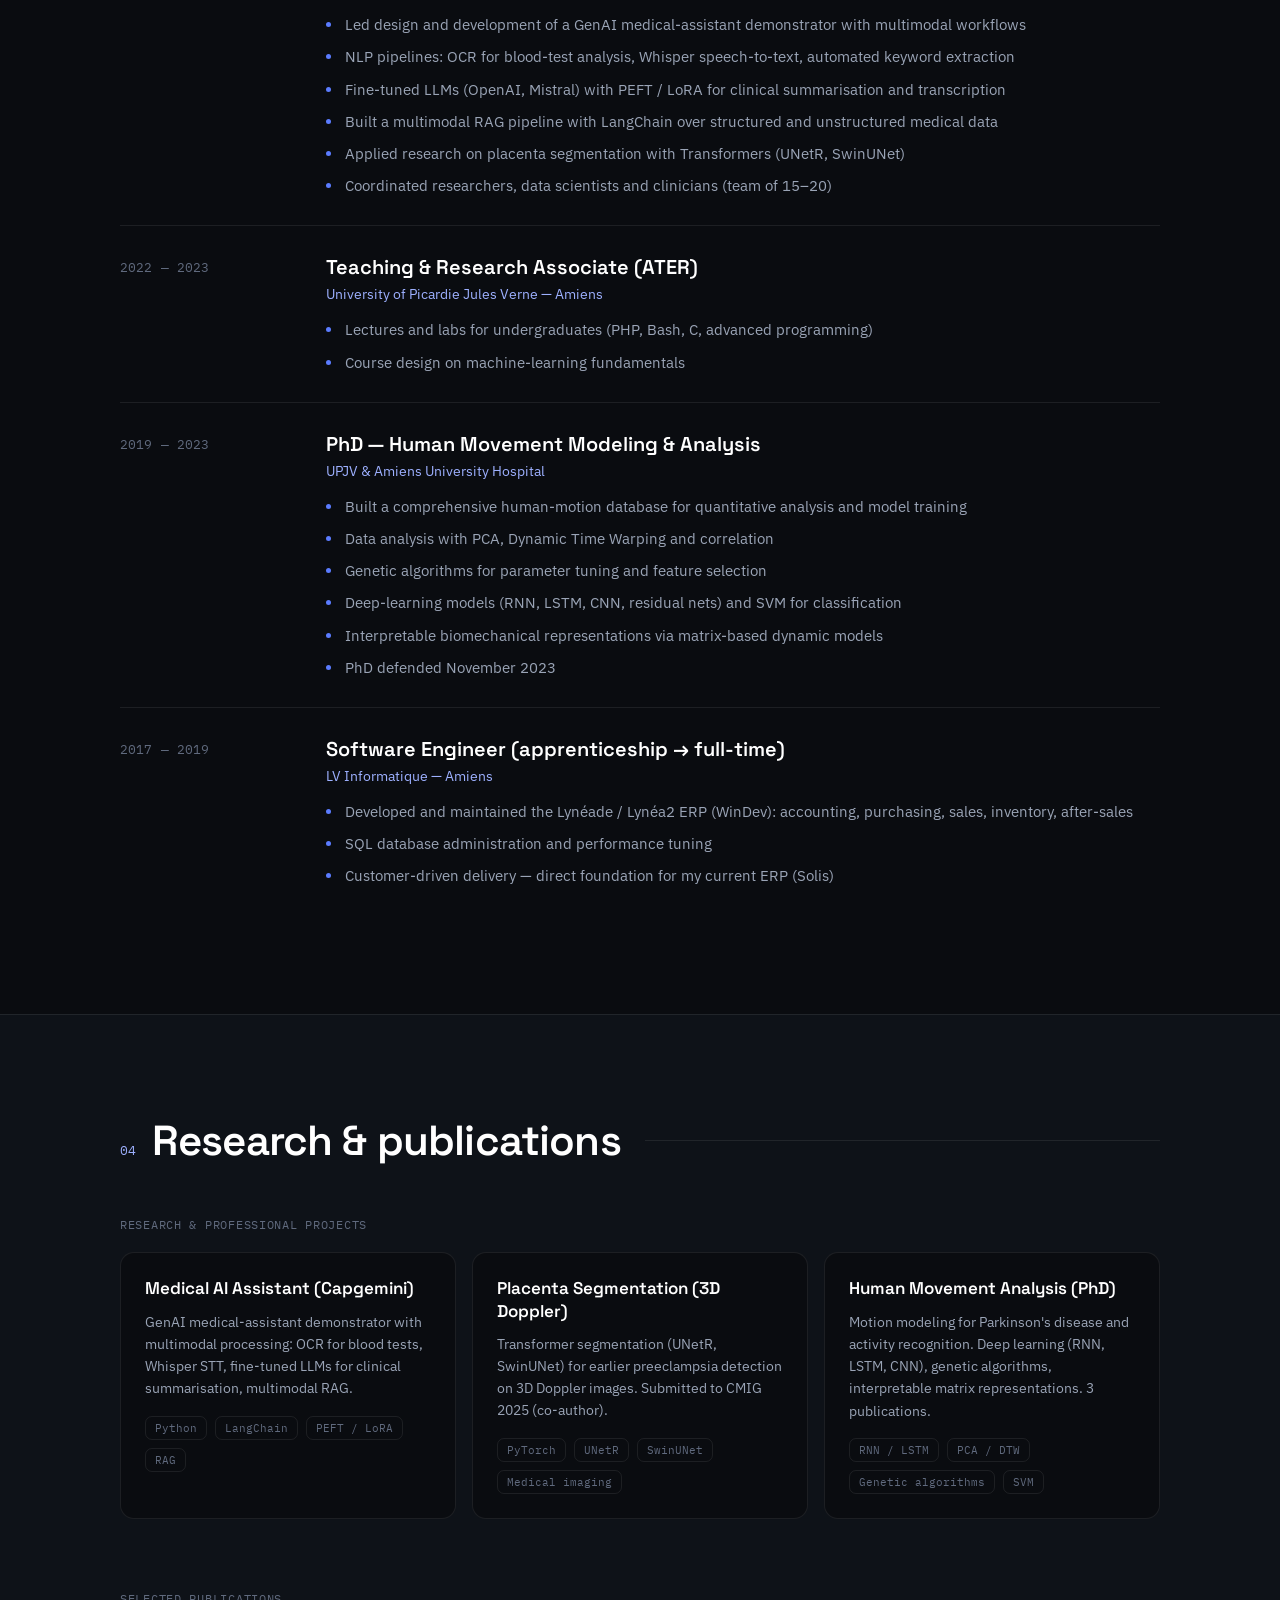
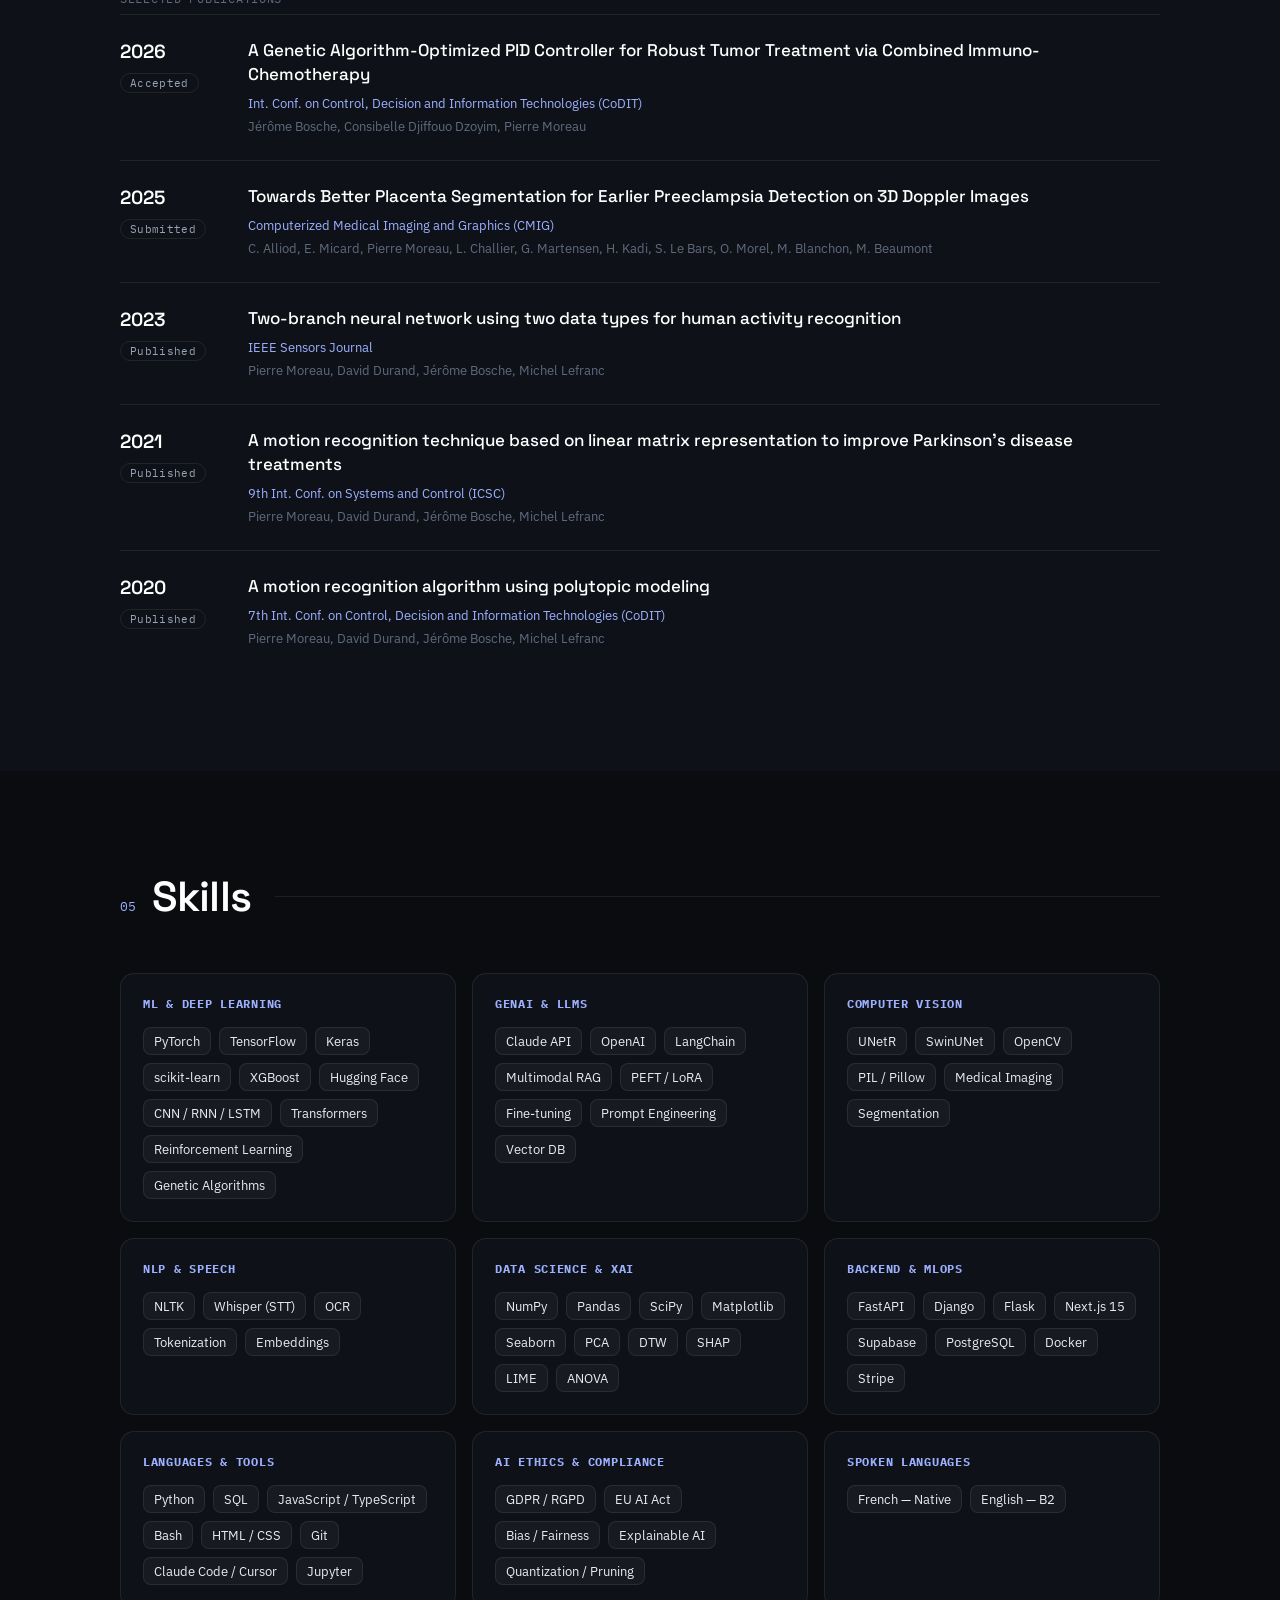
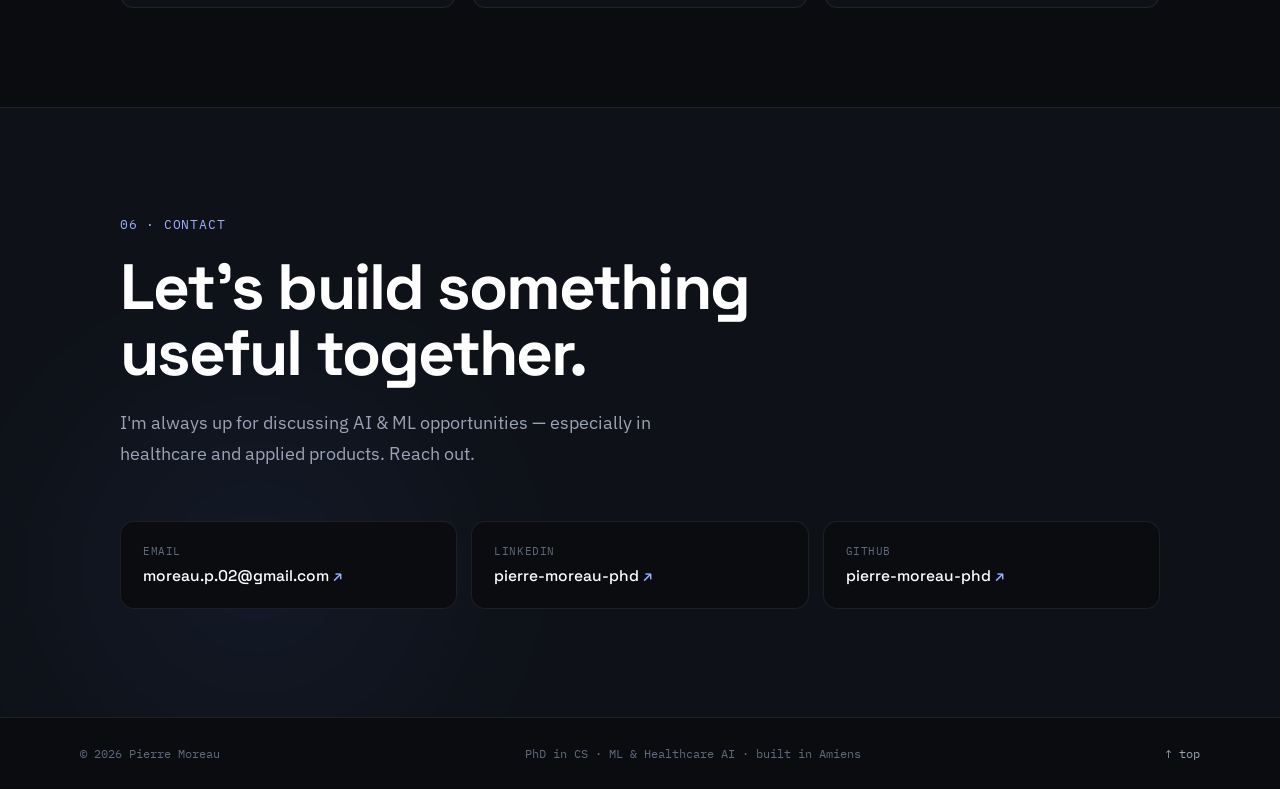
==== commit f03cd334: "labs: ajoute Petri-AI (sim de vie artificielle) au bloc jeux IA - 7e carte GitHub sur le site (EN + " ====
--- a/index.html
+++ b/index.html
@@ -311,6 +311,11 @@
         <p class="proj-desc">Snake mastered by Deep Q-Learning, with a multi-agent split-screen comparison of strategies.</p>
         <div class="tags"><span class="tag sm">Deep Q-Learning</span><span class="tag sm">MLP</span><span class="tag sm">Python</span></div>
         <a class="link-pill sm" href="https://github.com/pierre-moreau-phd/Snake" target="_blank" rel="noopener">GitHub ↗</a>
+      </article><article class="proj-card" data-reveal>
+        <h3 class="proj-name">Petri-AI</h3>
+        <p class="proj-desc">Artificial-life sim: cells driven by tiny neural networks that reproduce, mutate and evolve by natural selection.</p>
+        <div class="tags"><span class="tag sm">Neural nets</span><span class="tag sm">Artificial life</span><span class="tag sm">Python</span></div>
+        <a class="link-pill sm" href="https://github.com/pierre-moreau-phd/Petri-AI" target="_blank" rel="noopener">GitHub ↗</a>
       </article>
     </div>
   </section>
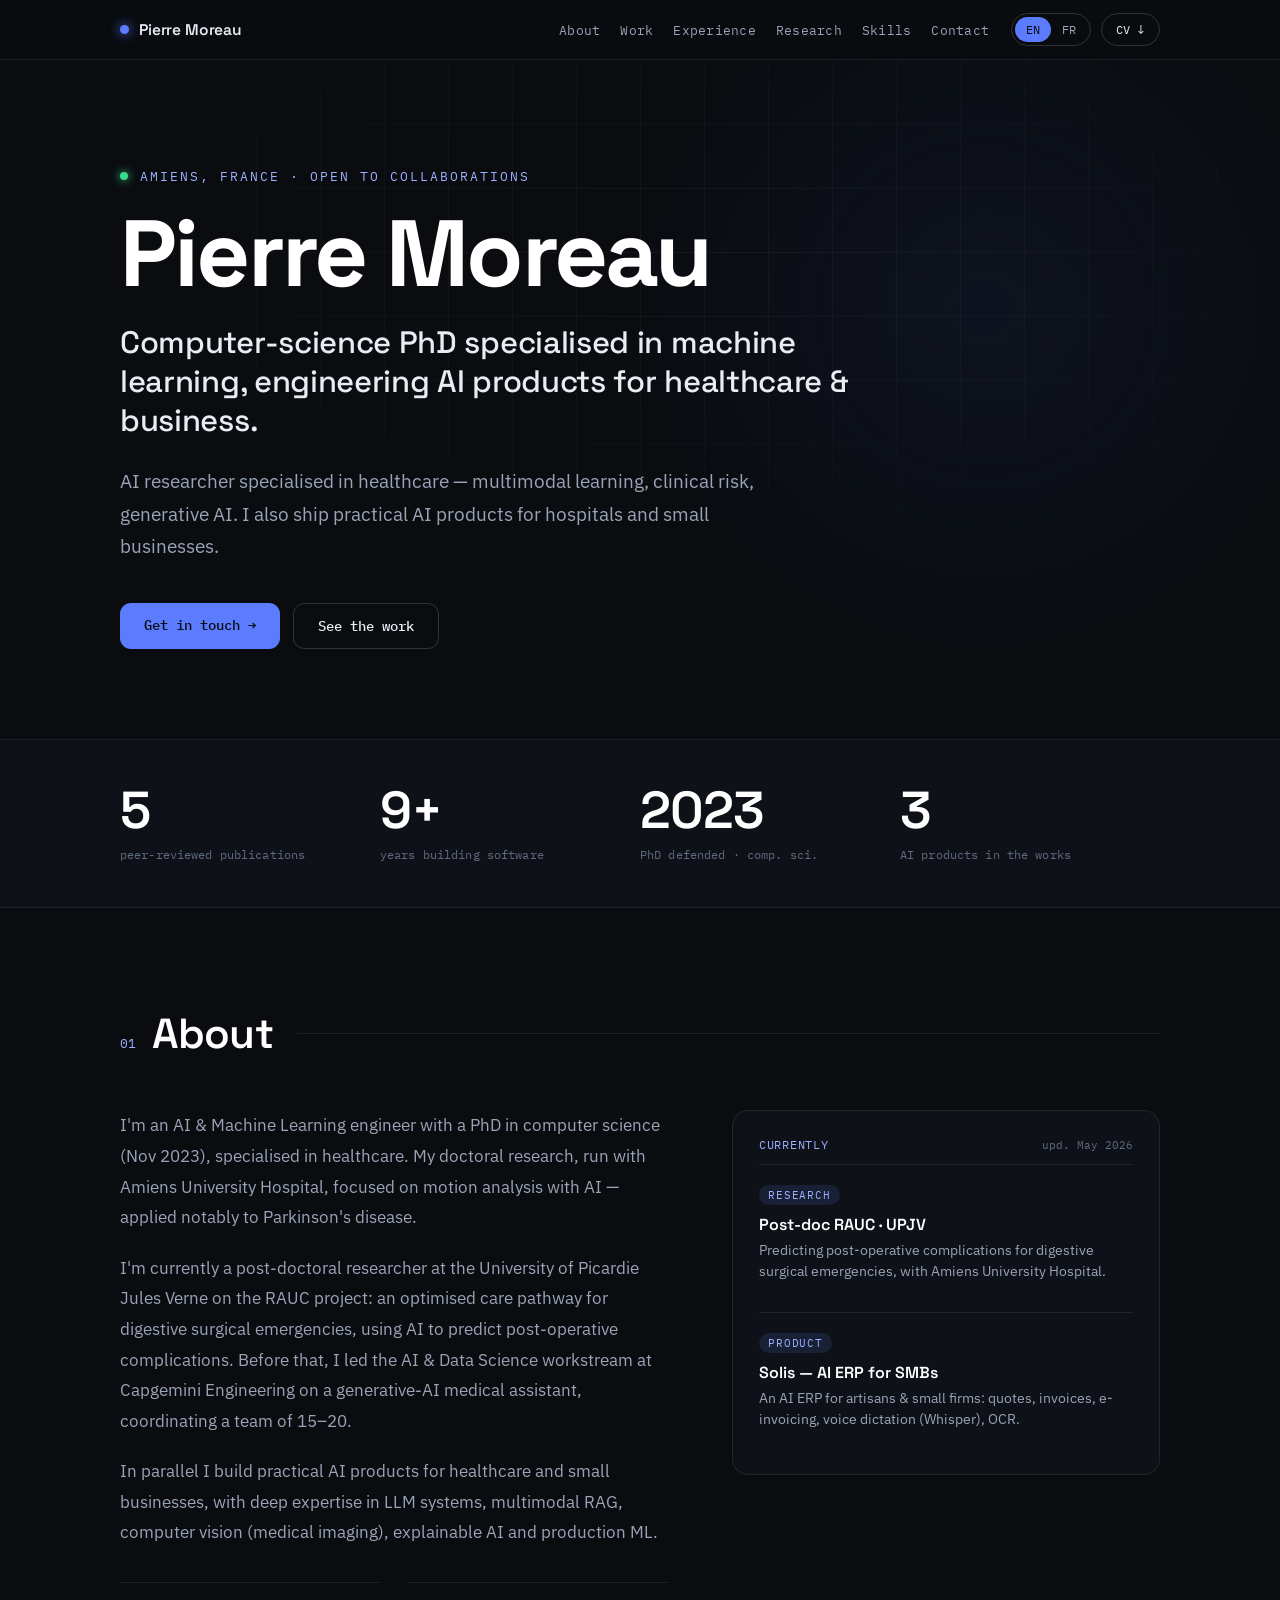
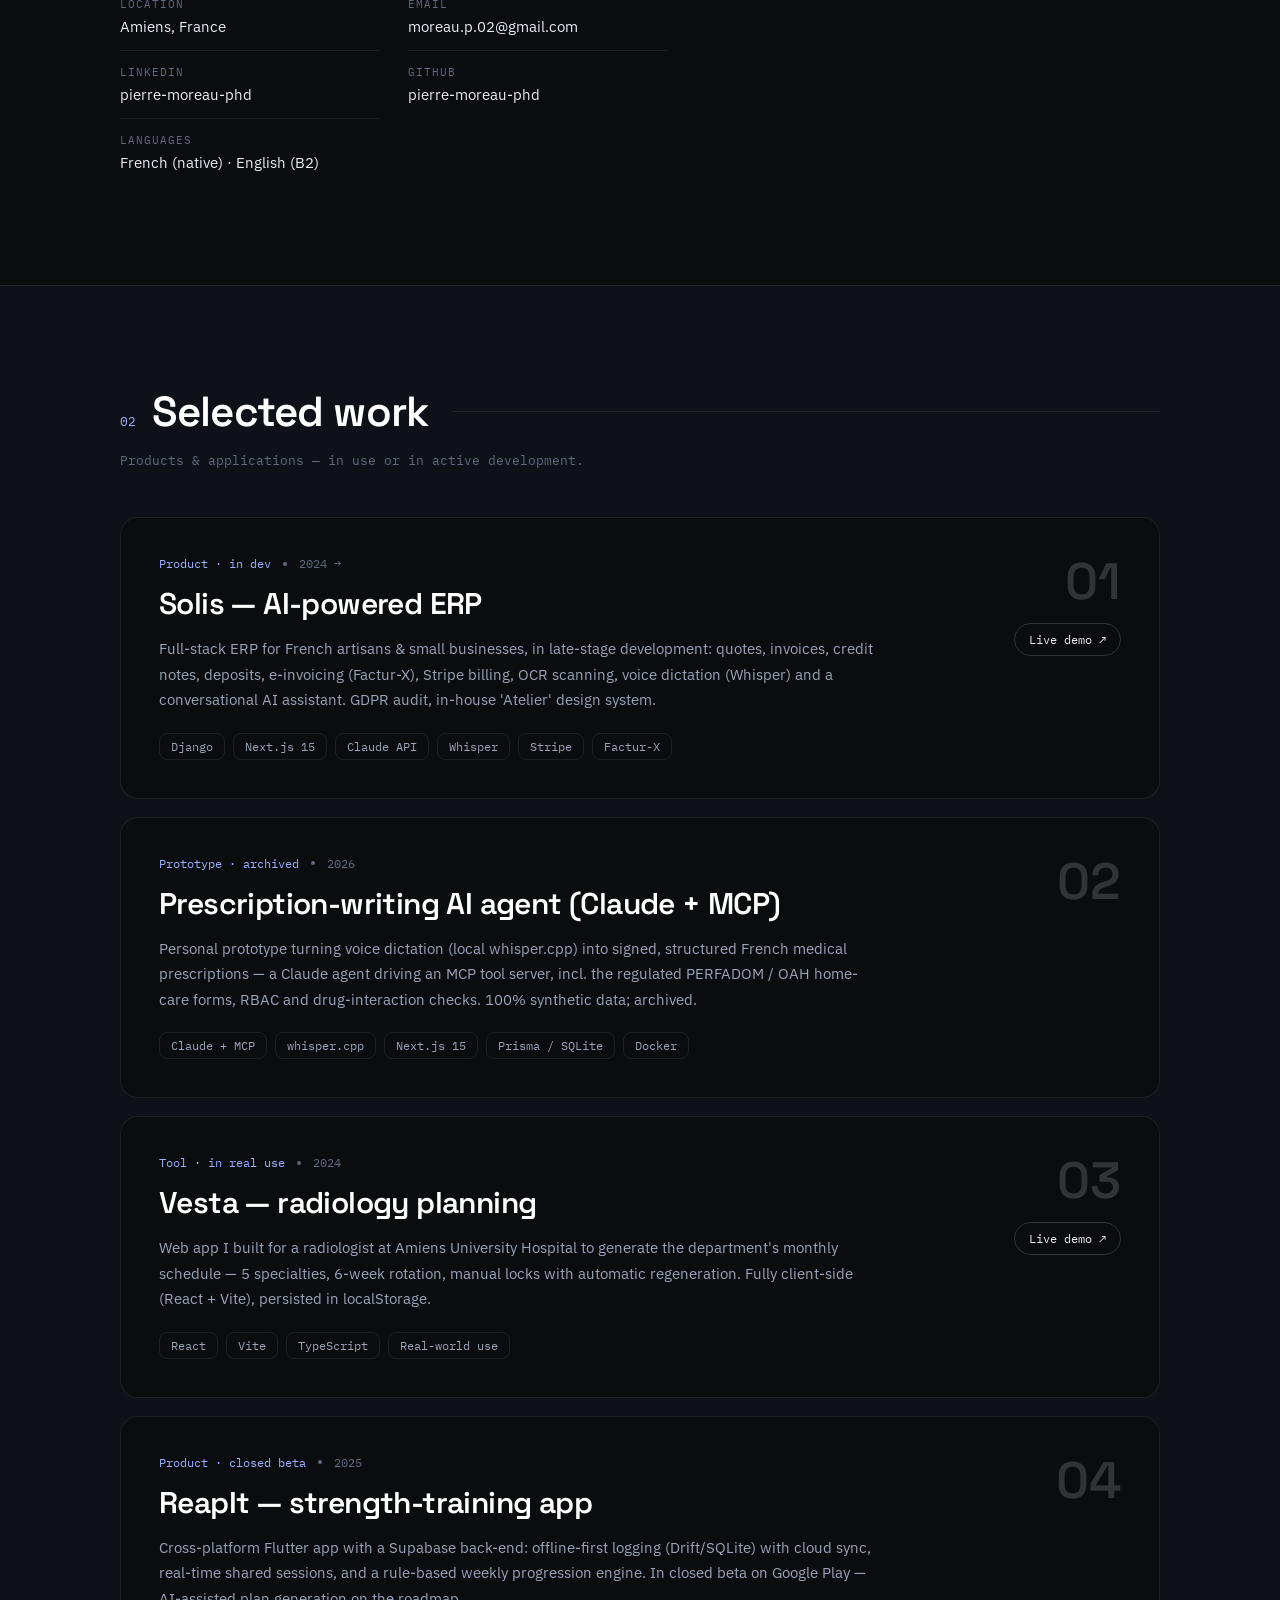
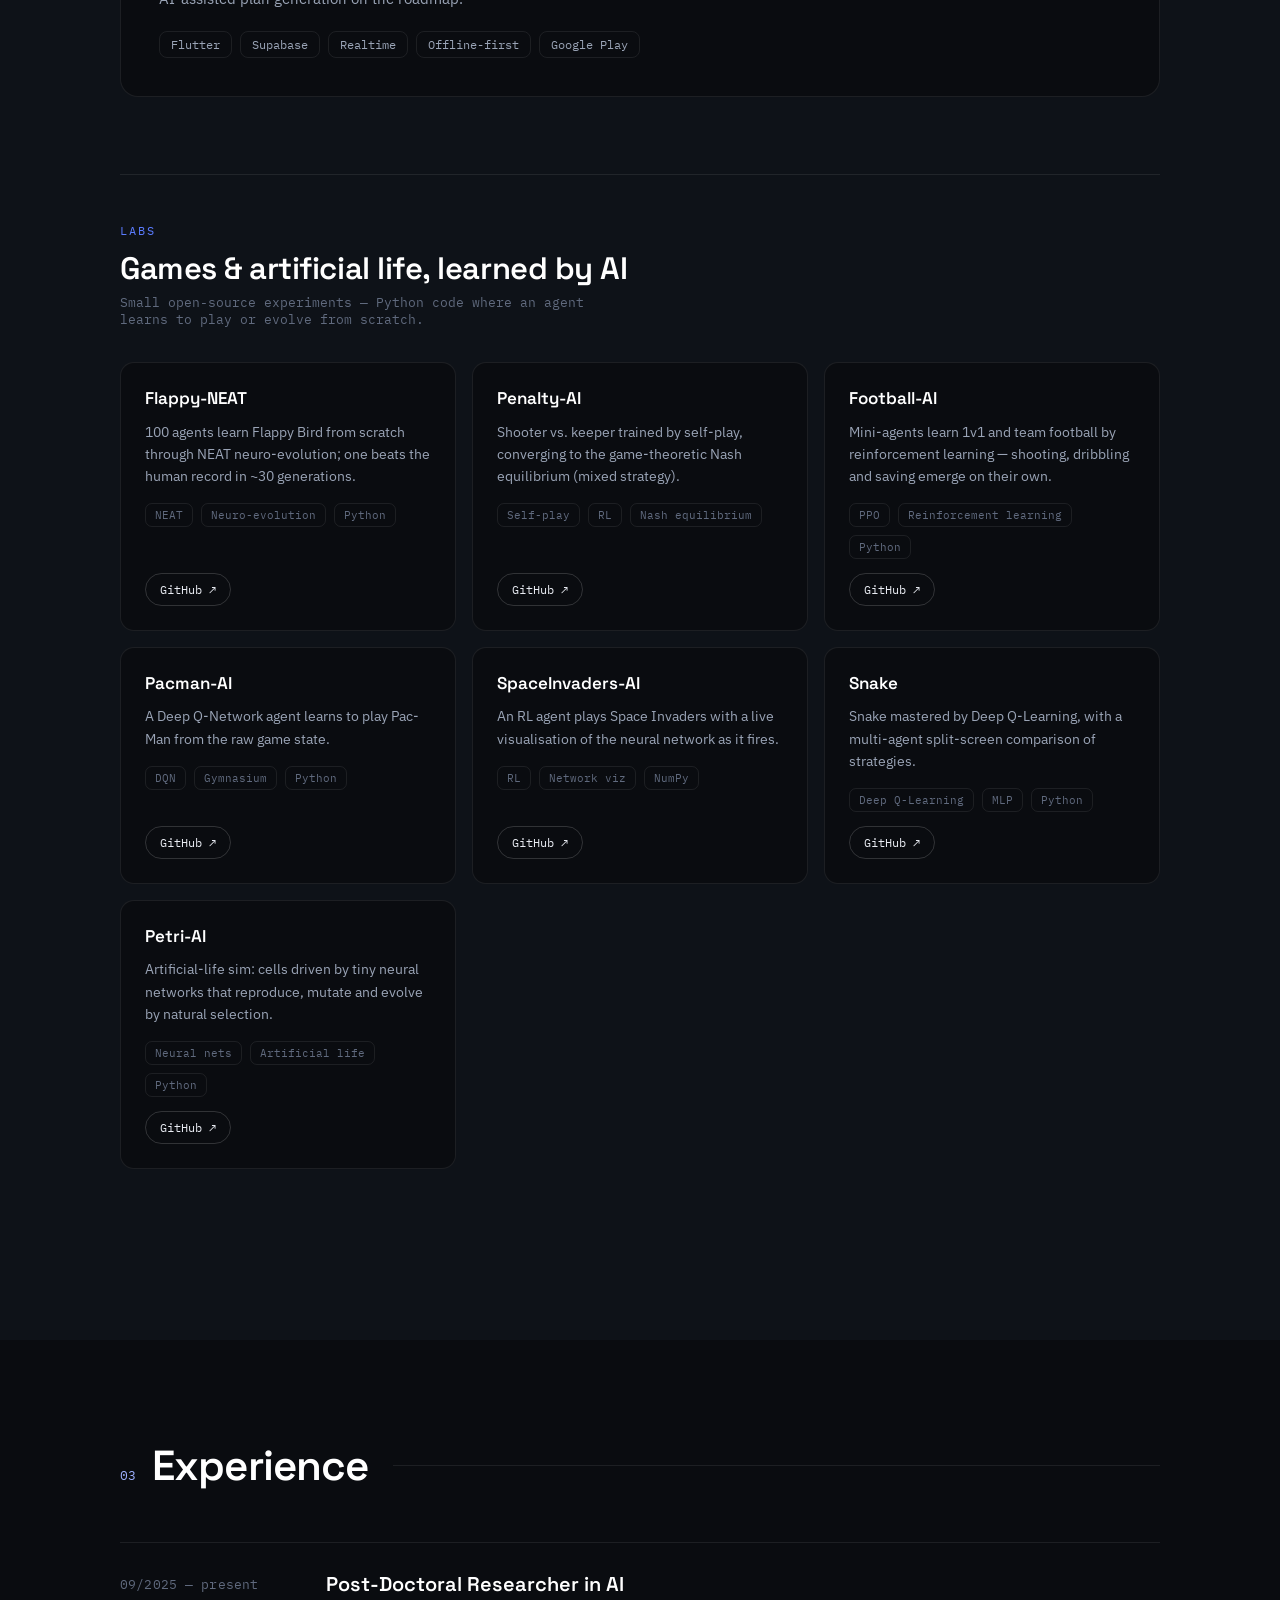
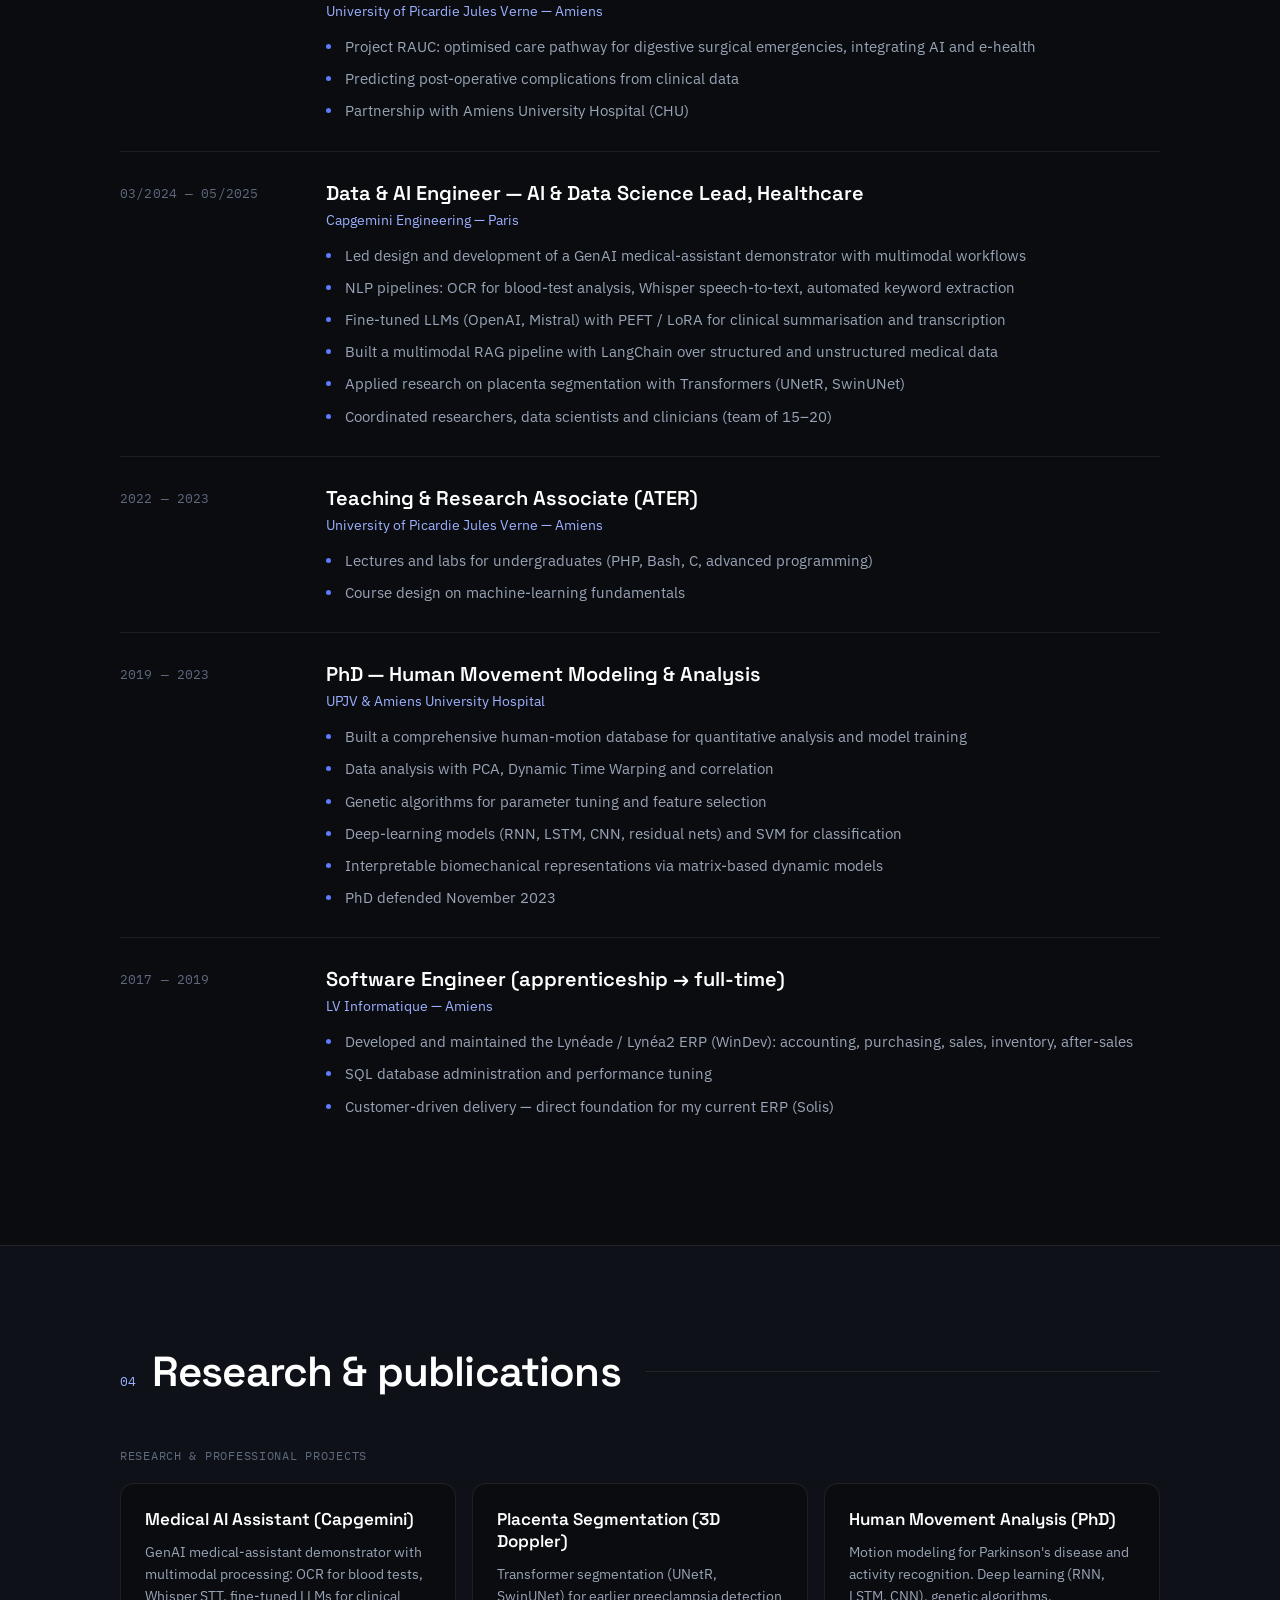
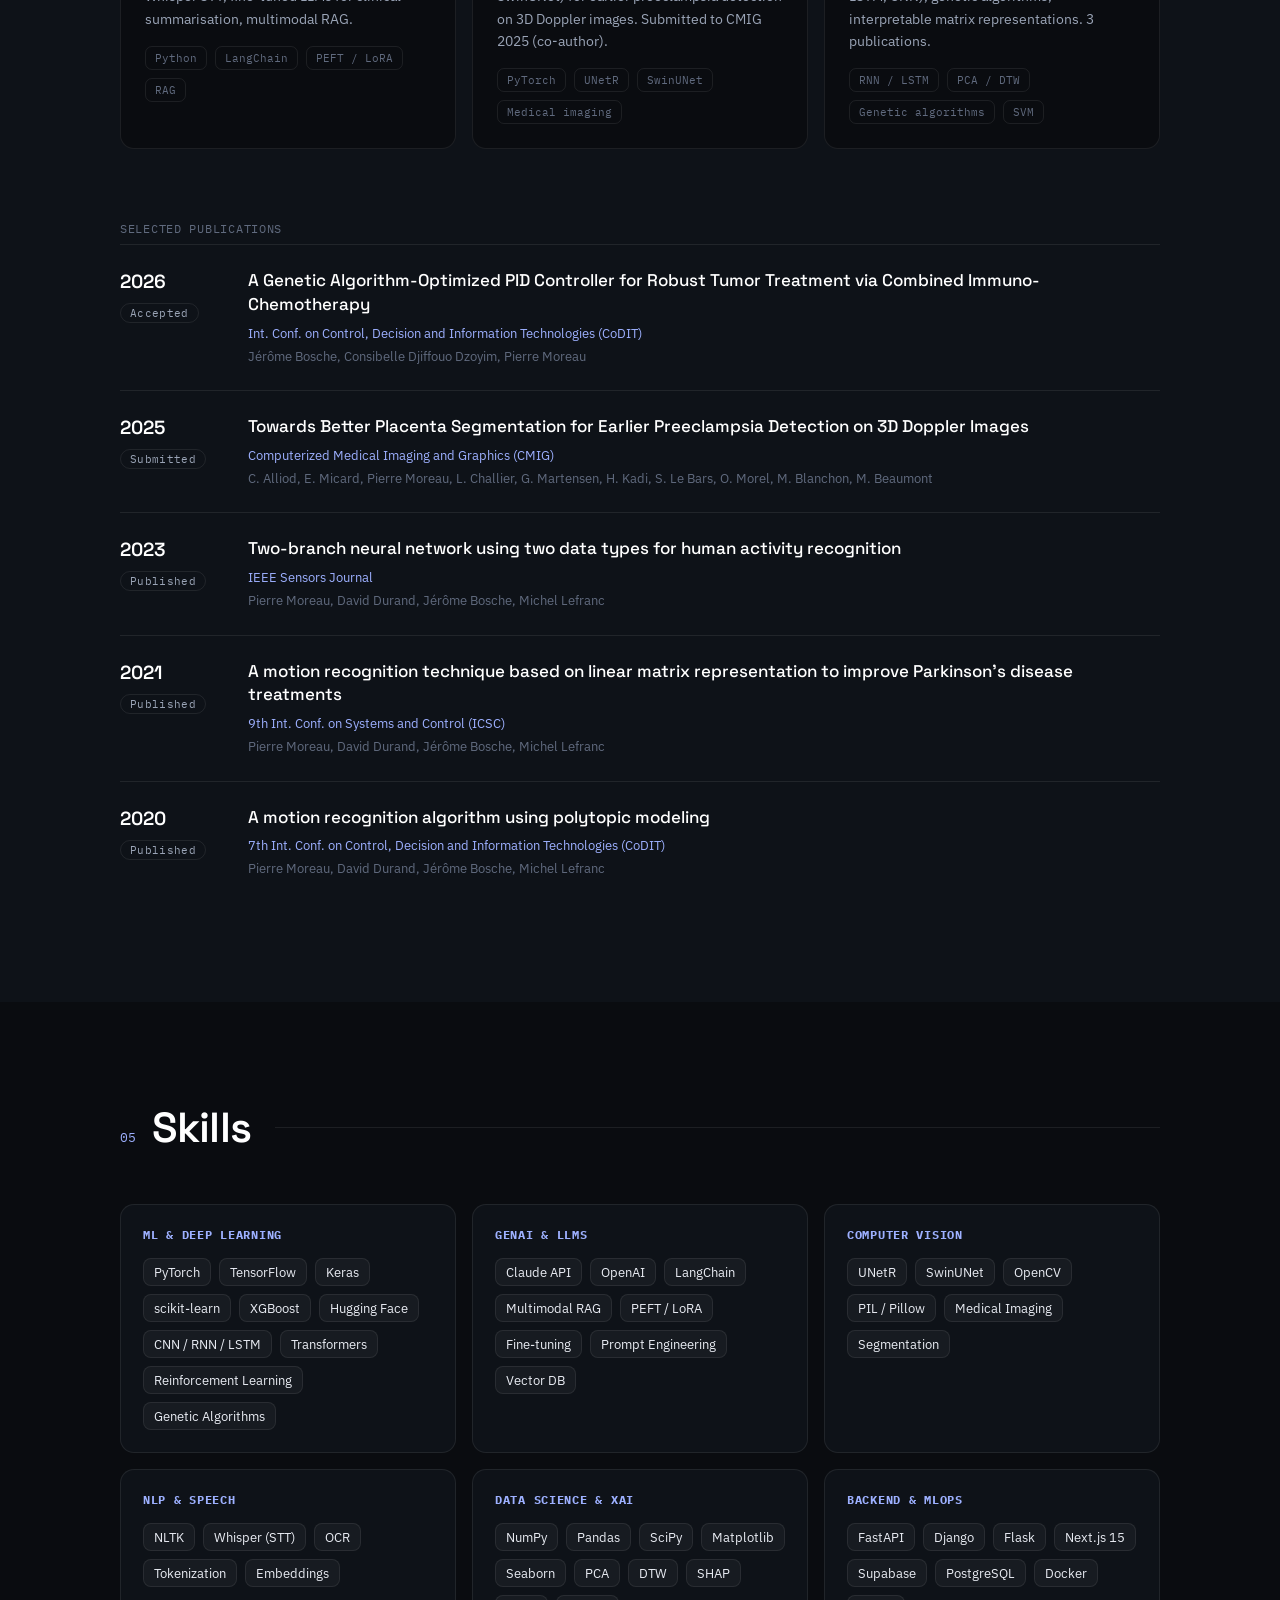
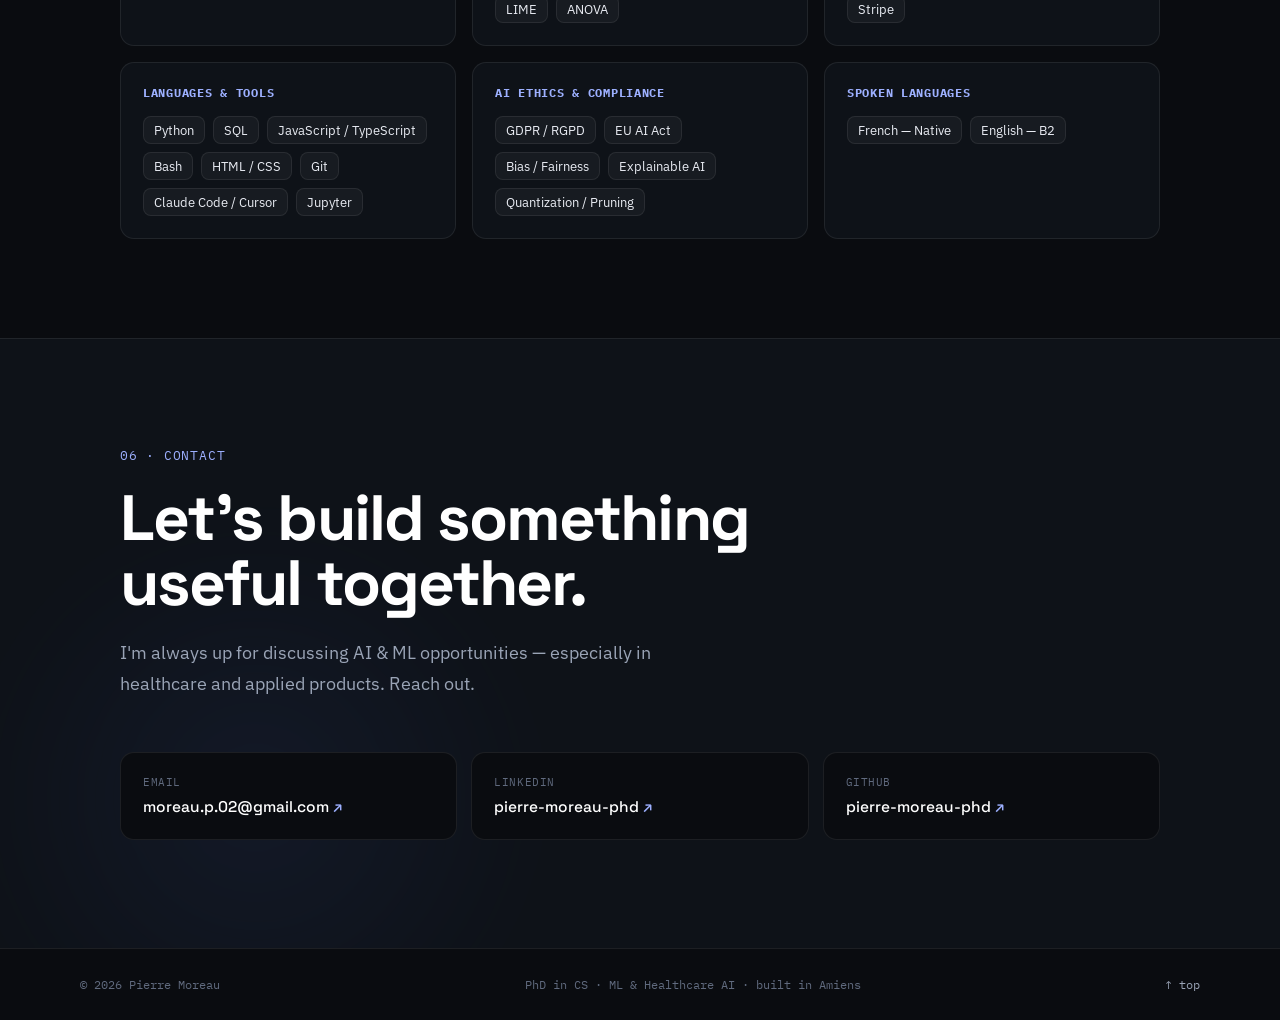
==== commit 91d1bd75: "labs: titre de section bien plus visible (séparateur + kicker + gros titre + accroche) Remplace le p" ====
--- a/index.html
+++ b/index.html
@@ -279,7 +279,11 @@
         </div>
       </article>
     </div>
-    <div class="subhead labs-head" data-reveal>Labs — AI game experiments (open source)</div>
+    <div class="labs-head" data-reveal>
+      <span class="labs-kicker">Labs</span>
+      <h3 class="labs-title">Games &amp; artificial life, learned by AI</h3>
+      <p class="labs-sub">Small open-source experiments — Python code where an agent learns to play or evolve from scratch.</p>
+    </div>
     <div class="proj-grid labs-grid">
       <article class="proj-card" data-reveal>
         <h3 class="proj-name">Flappy-NEAT</h3>
--- a/styles.css
+++ b/styles.css
@@ -484,6 +484,31 @@
 .proj-card:hover { border-color: var(--line-2); transform: translateY(-3px); }
 .proj-name { font-family: var(--disp); font-weight: 600; font-size: 17px; color: #fff; margin: 0 0 11px; line-height: 1.3; }
 .proj-desc { font-size: 13.5px; line-height: 1.65; color: var(--tx-dim); margin: 0 0 16px; }
+.labs-head {
+  margin-top: clamp(48px, 6vw, 80px);
+  padding-top: clamp(30px, 3.5vw, 44px);
+  border-top: 1px solid var(--line);
+  margin-bottom: clamp(24px, 3vw, 34px);
+}
+.labs-kicker {
+  display: inline-block;
+  font-family: var(--mono);
+  font-size: 12px;
+  letter-spacing: .18em;
+  text-transform: uppercase;
+  color: var(--accent);
+  margin-bottom: 12px;
+}
+.labs-title {
+  font-family: var(--disp);
+  font-weight: 600;
+  font-size: clamp(22px, 3vw, 31px);
+  letter-spacing: -.015em;
+  color: #fff;
+  margin: 0 0 8px;
+  line-height: 1.18;
+}
+.labs-sub { font-family: var(--mono); font-size: 13px; color: var(--tx-mute); margin: 0; max-width: 62ch; }
 .labs-grid .proj-card { display: flex; flex-direction: column; }
 .labs-grid .proj-card .tags { margin-bottom: 14px; }
 .labs-grid .proj-card .link-pill { align-self: flex-start; margin-top: auto; }
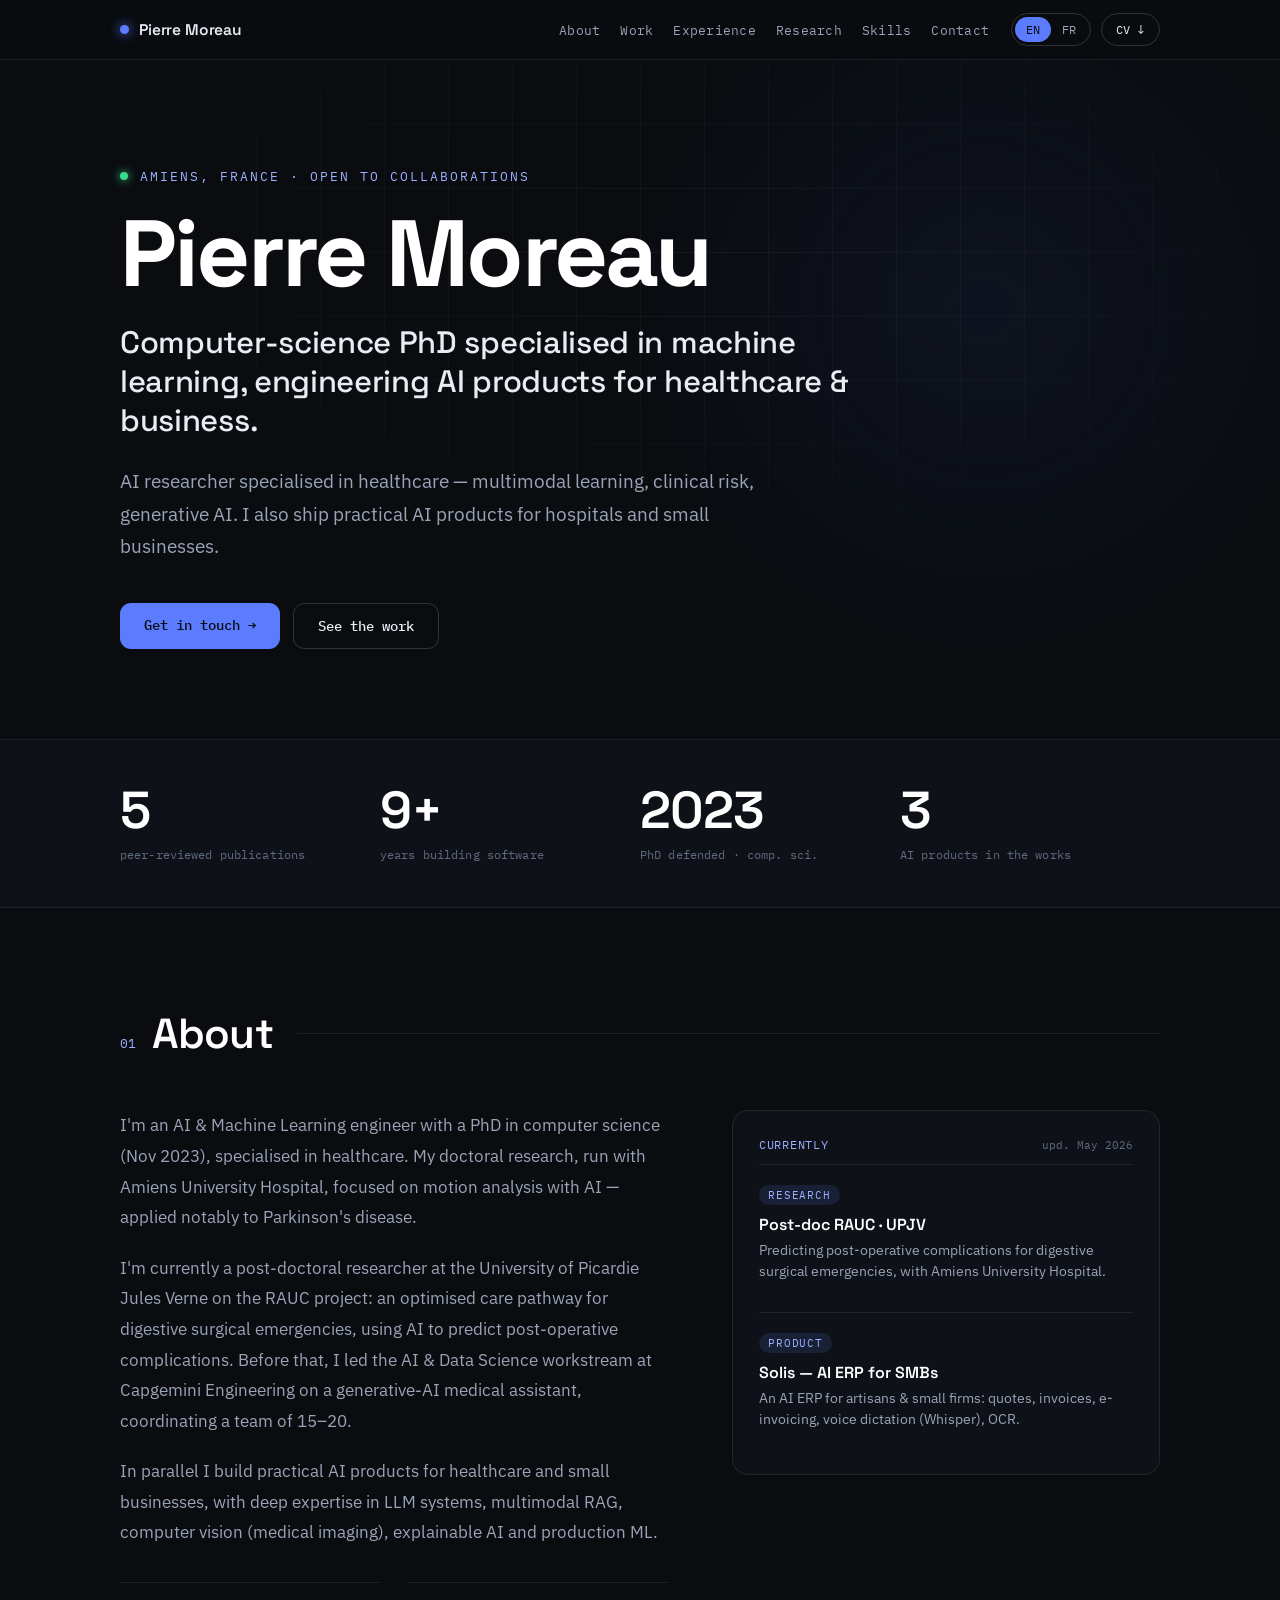
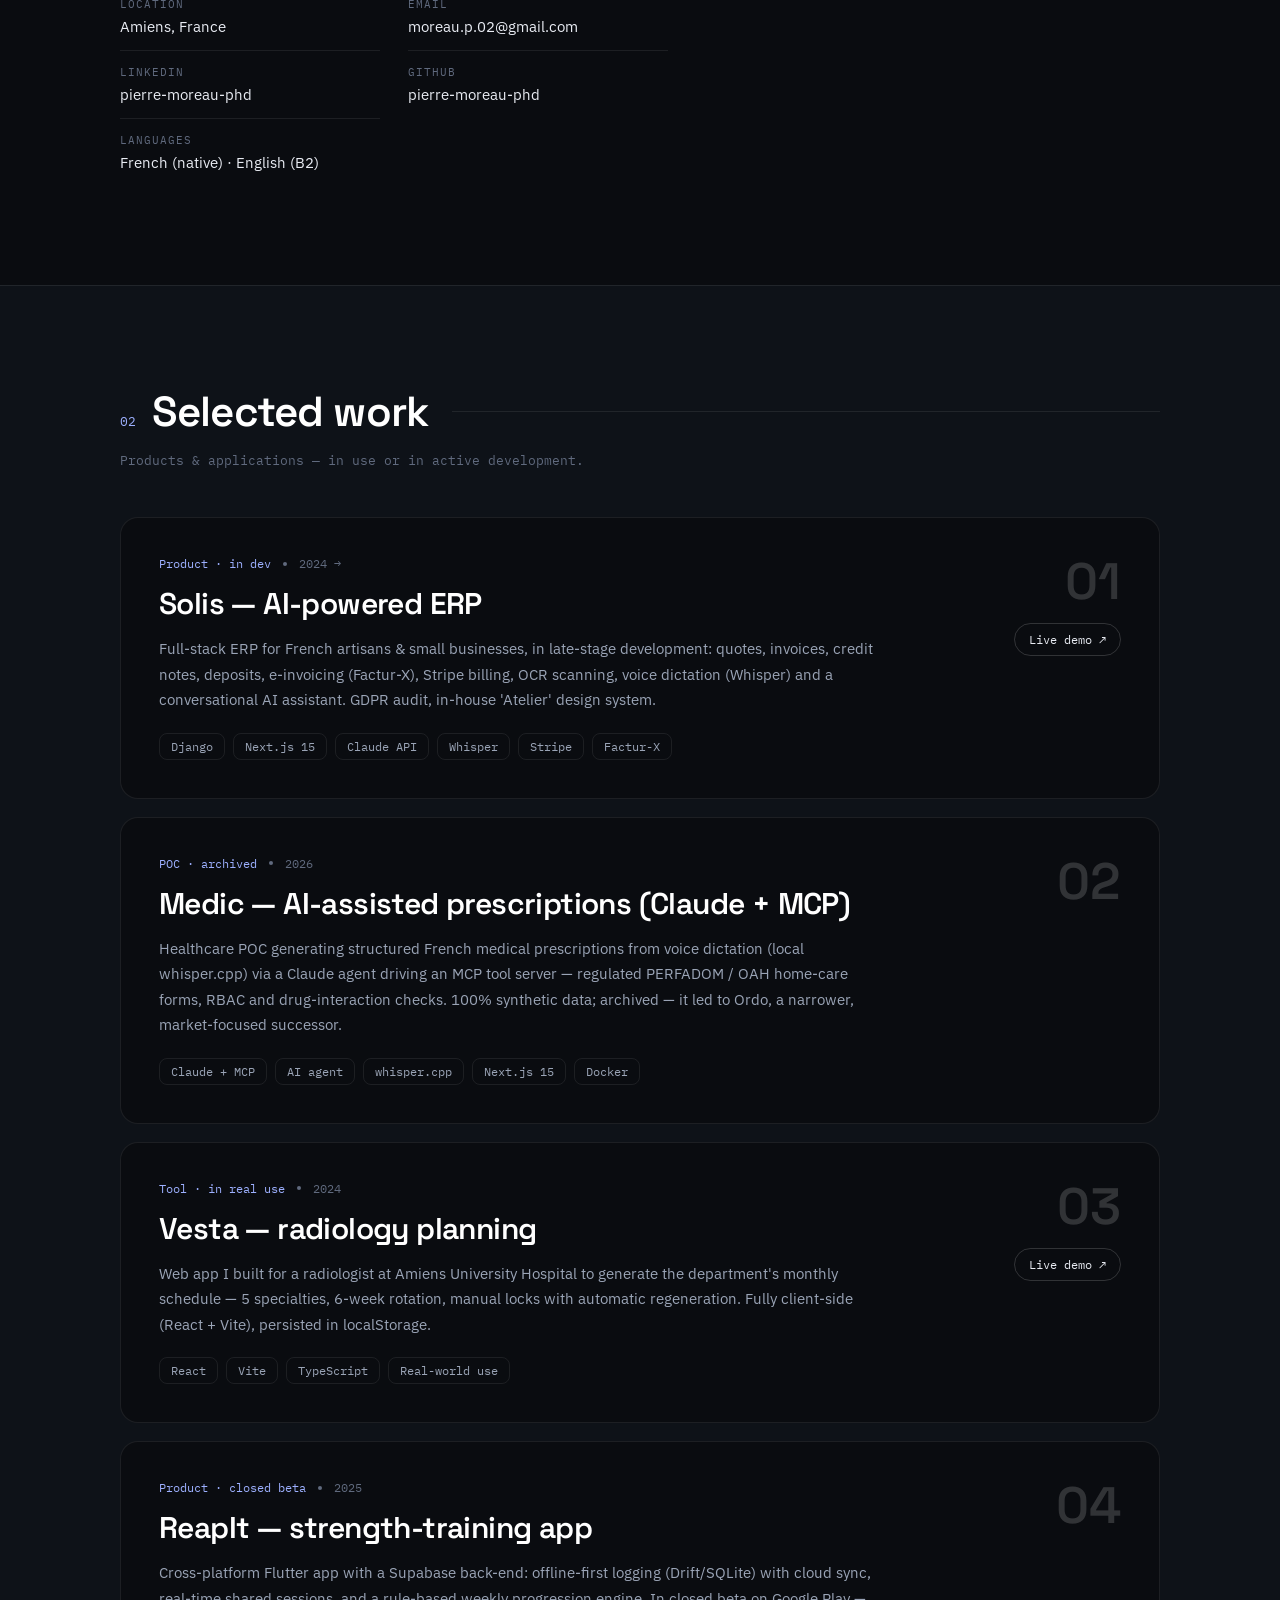
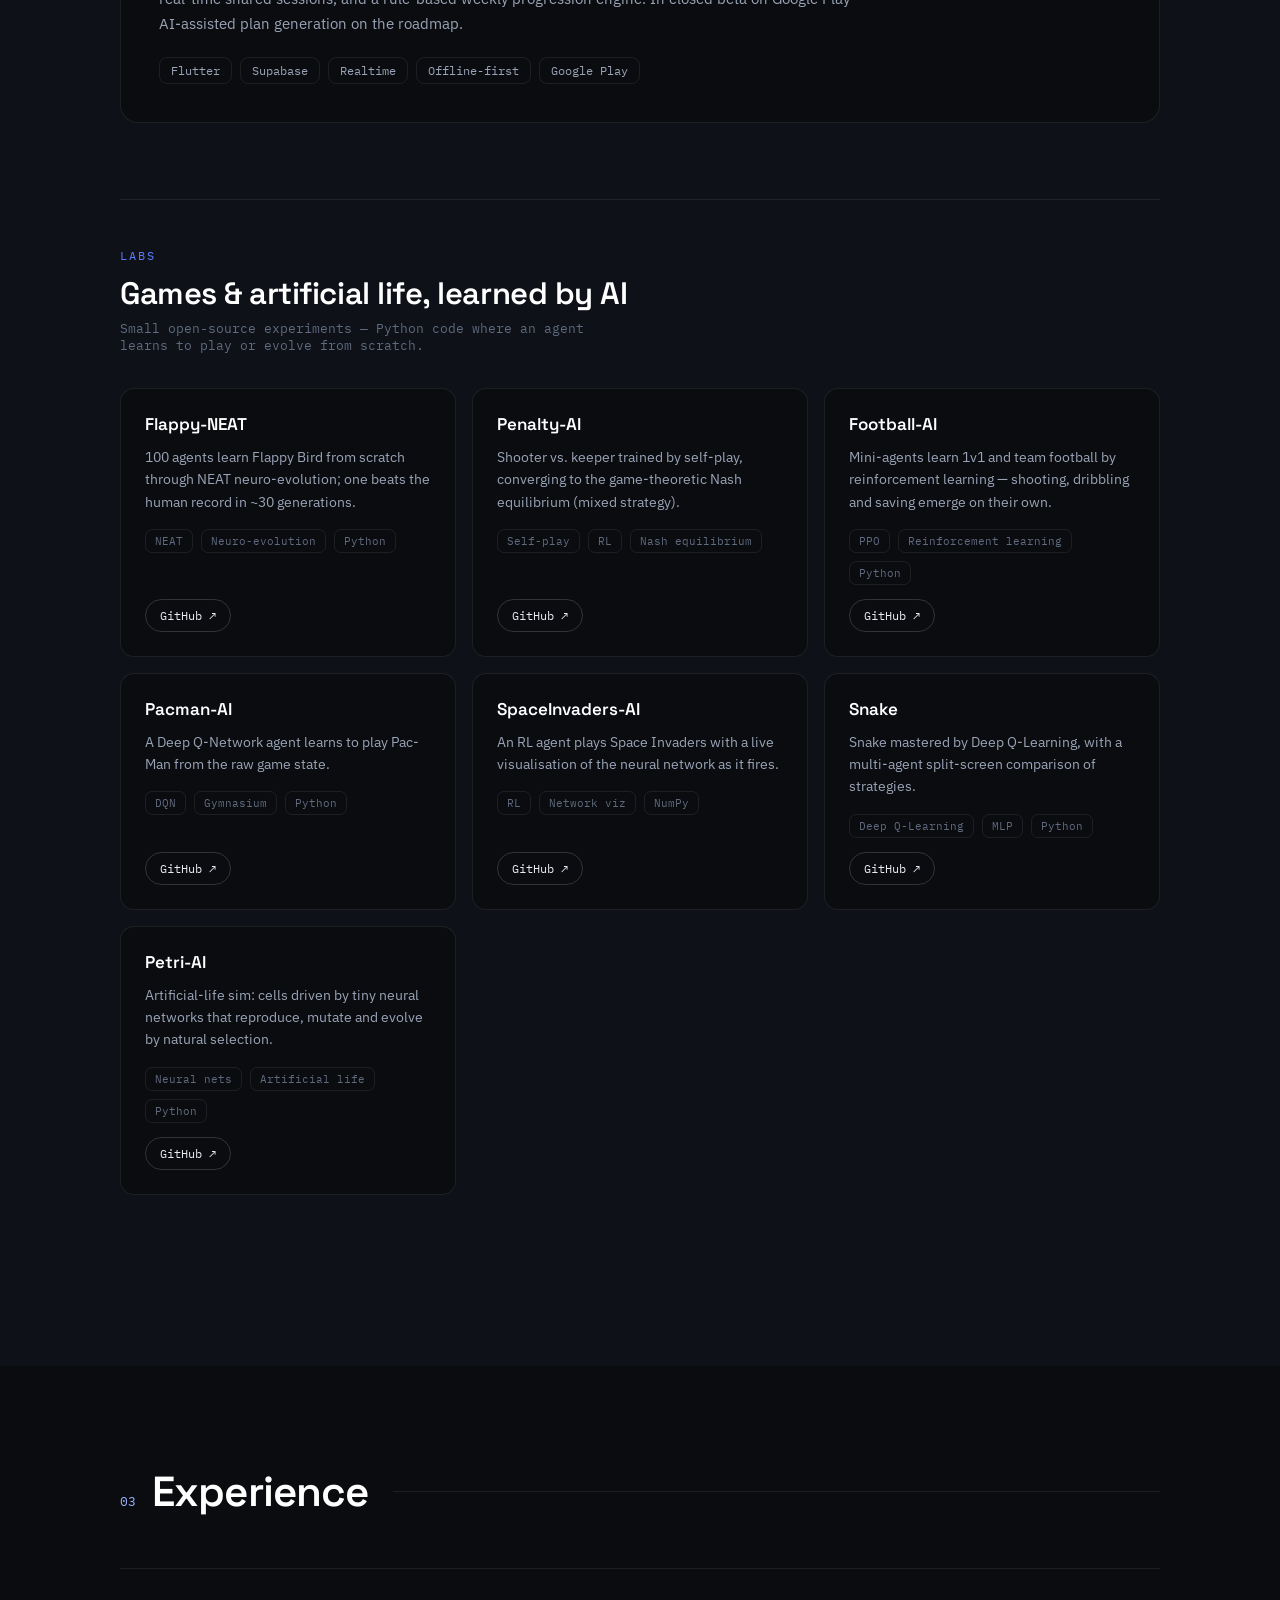
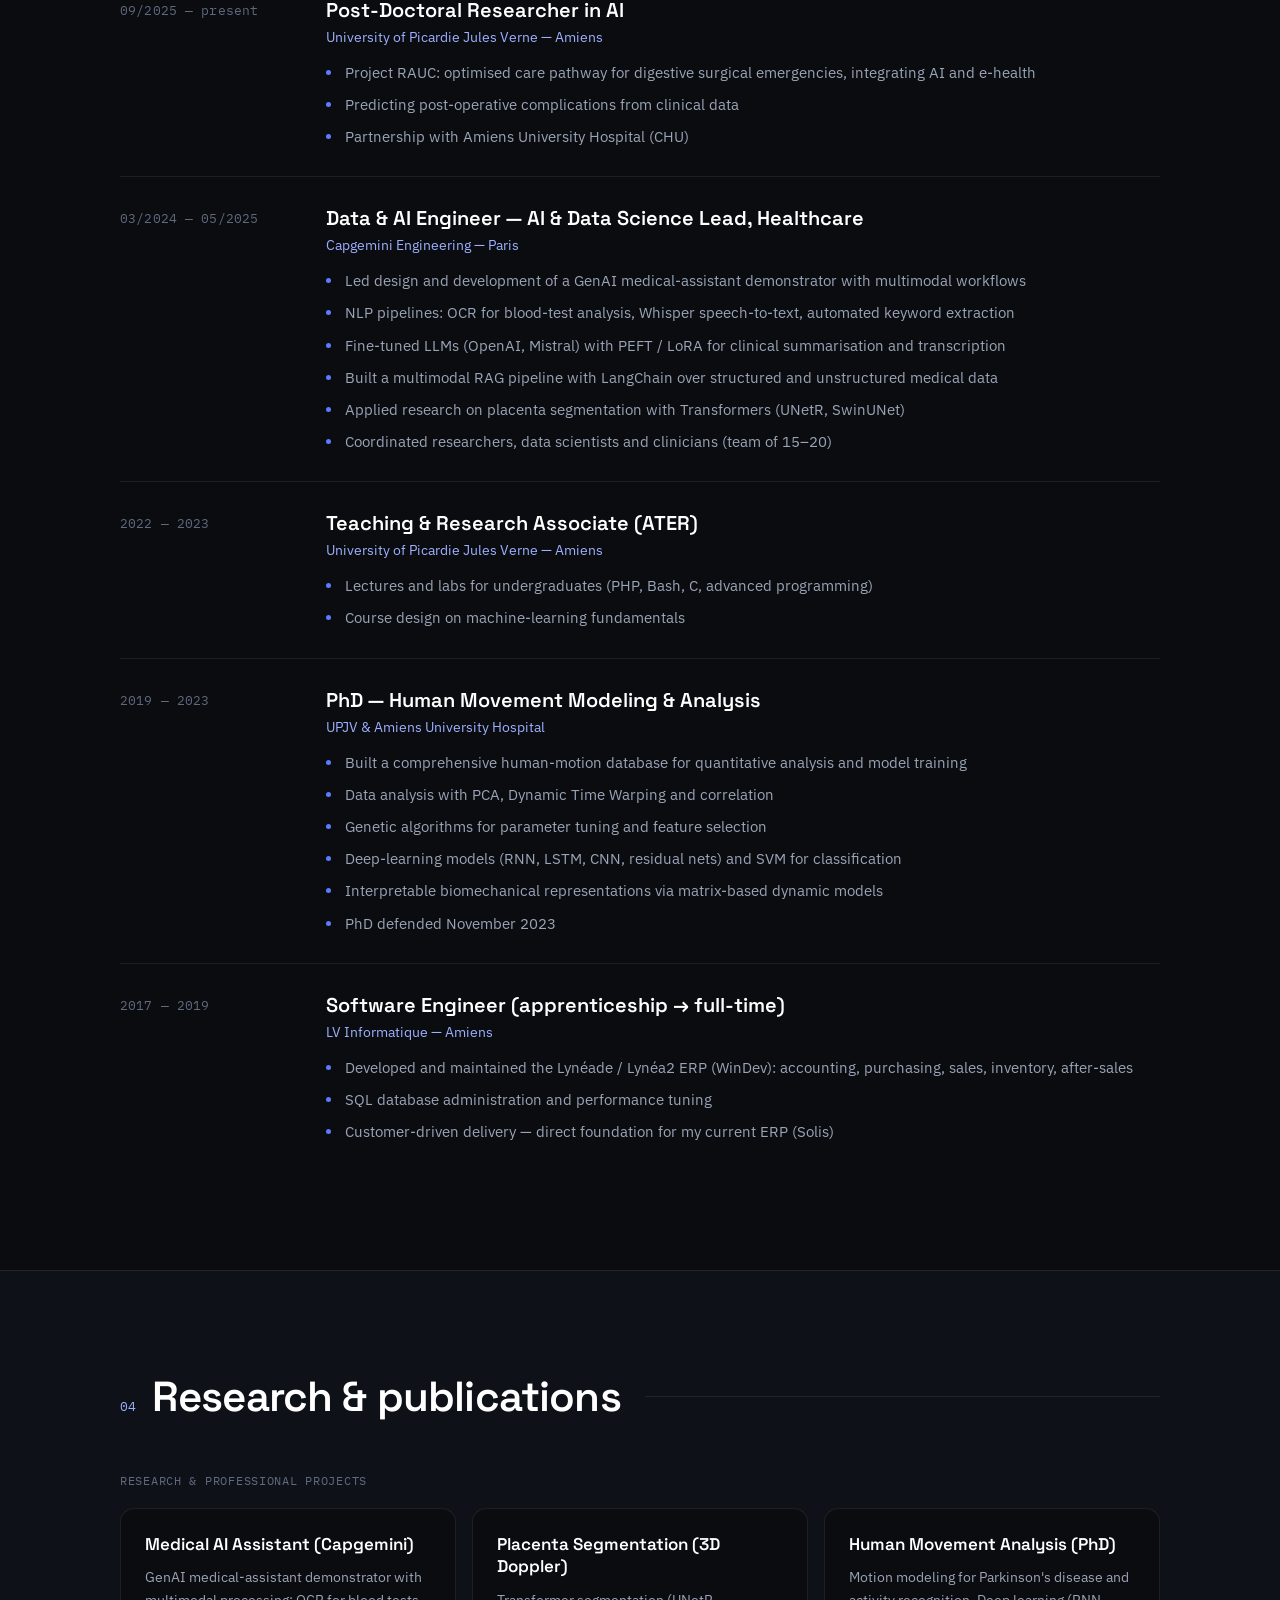
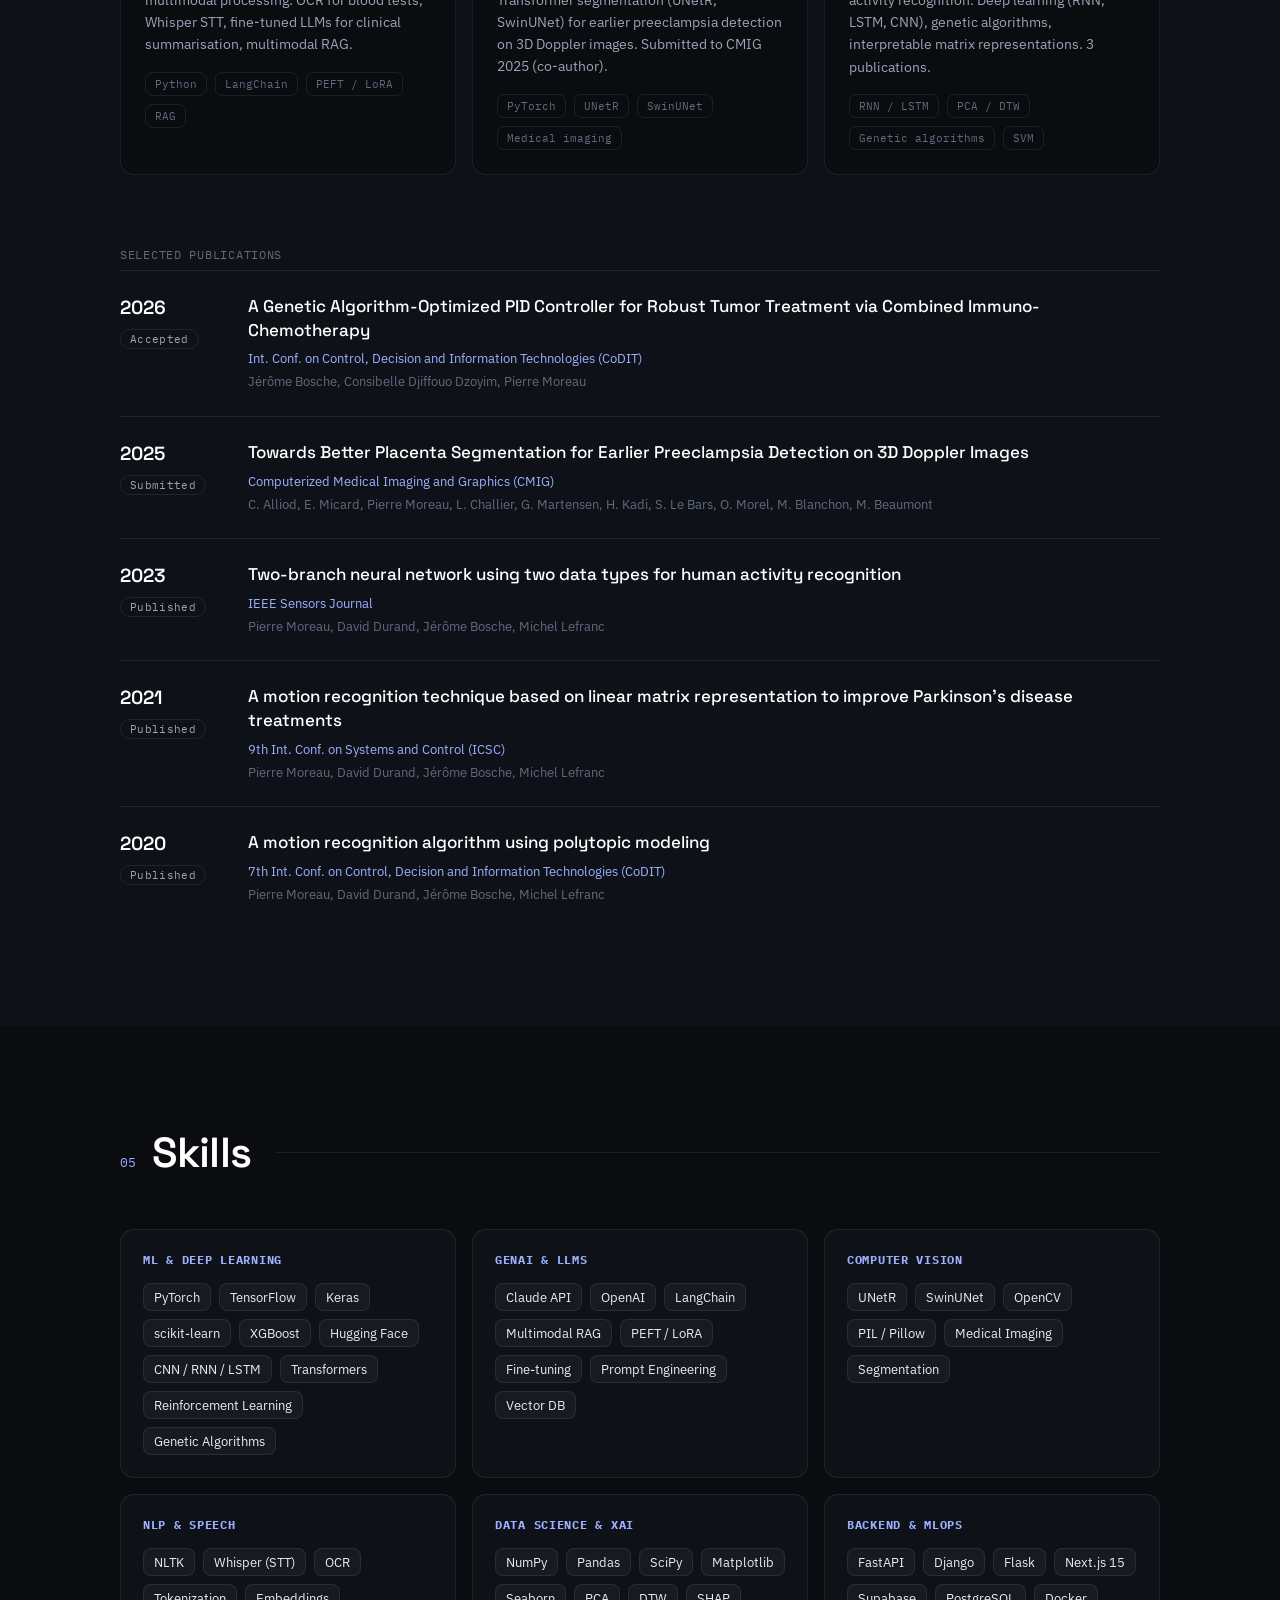
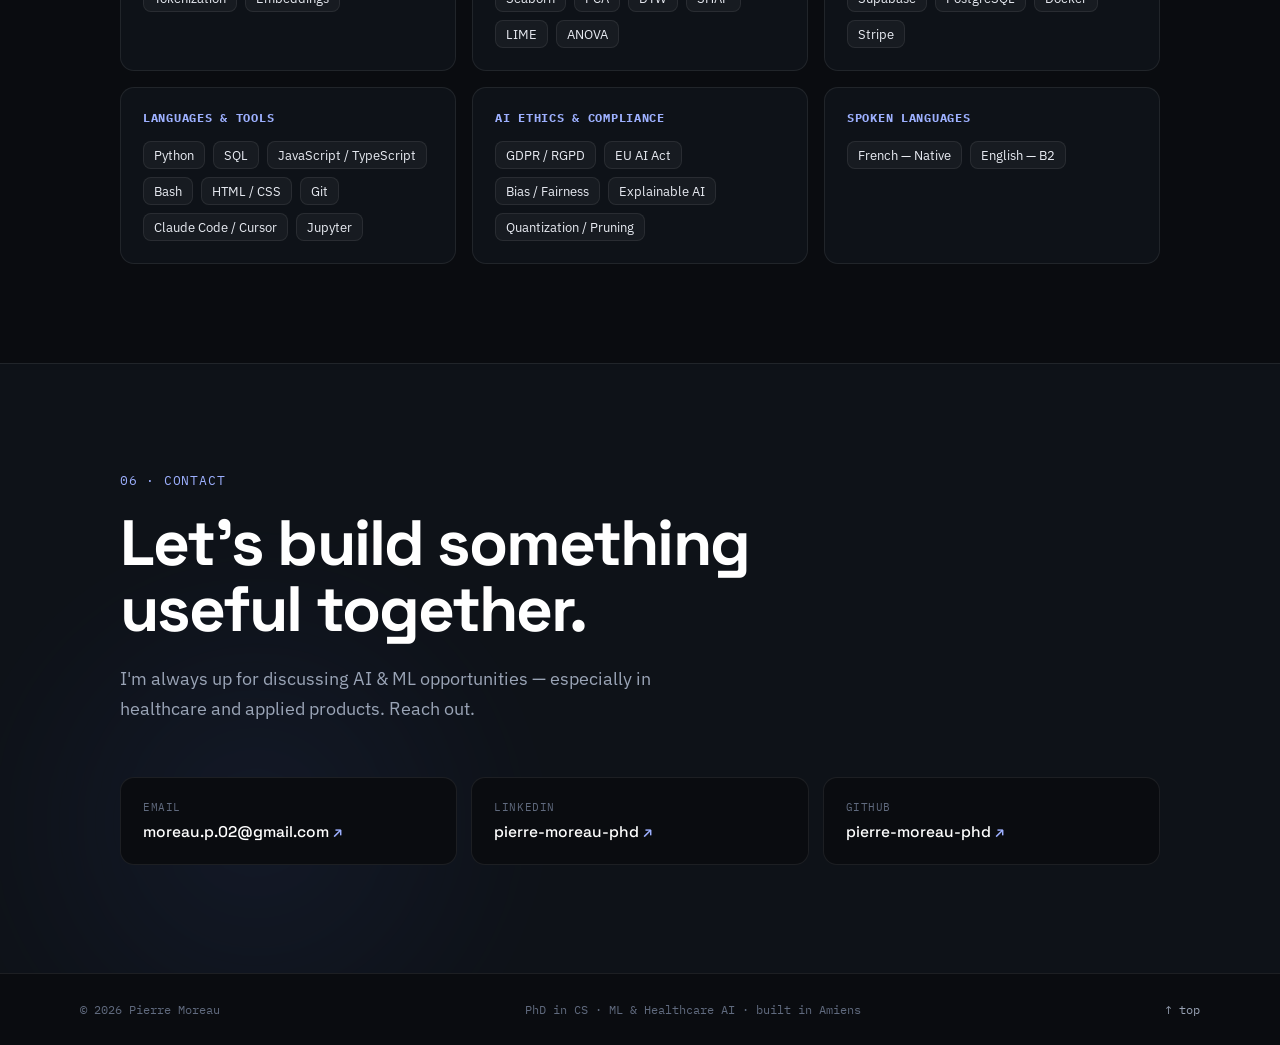
==== commit 1da1a154: "medic: recadre en POC + lignée vers Ordo (site + PDF) - « Prototype » → « POC », nom « Medic — ordon" ====
--- a/index.html
+++ b/index.html
@@ -230,13 +230,13 @@
         <div class="work-card-row">
           <div class="work-card-main">
             <div class="work-meta">
-              <span class="work-kind">Prototype · archived</span>
+              <span class="work-kind">POC · archived</span>
               <span class="dot-sep" aria-hidden="true"></span>
               <span class="work-year">2026</span>
             </div>
-            <h3 class="work-name">Prescription-writing AI agent (Claude + MCP)</h3>
-            <p class="work-desc">Personal prototype turning voice dictation (local whisper.cpp) into signed, structured French medical prescriptions — a Claude agent driving an MCP tool server, incl. the regulated PERFADOM / OAH home-care forms, RBAC and drug-interaction checks. 100% synthetic data; archived.</p>
-            <div class="tags"><span class="tag">Claude + MCP</span><span class="tag">whisper.cpp</span><span class="tag">Next.js 15</span><span class="tag">Prisma / SQLite</span><span class="tag">Docker</span></div>
+            <h3 class="work-name">Medic — AI-assisted prescriptions (Claude + MCP)</h3>
+            <p class="work-desc">Healthcare POC generating structured French medical prescriptions from voice dictation (local whisper.cpp) via a Claude agent driving an MCP tool server — regulated PERFADOM / OAH home-care forms, RBAC and drug-interaction checks. 100% synthetic data; archived — it led to Ordo, a narrower, market-focused successor.</p>
+            <div class="tags"><span class="tag">Claude + MCP</span><span class="tag">AI agent</span><span class="tag">whisper.cpp</span><span class="tag">Next.js 15</span><span class="tag">Docker</span></div>
           </div>
           <div class="work-card-side">
             <span class="work-no" aria-hidden="true">02</span>
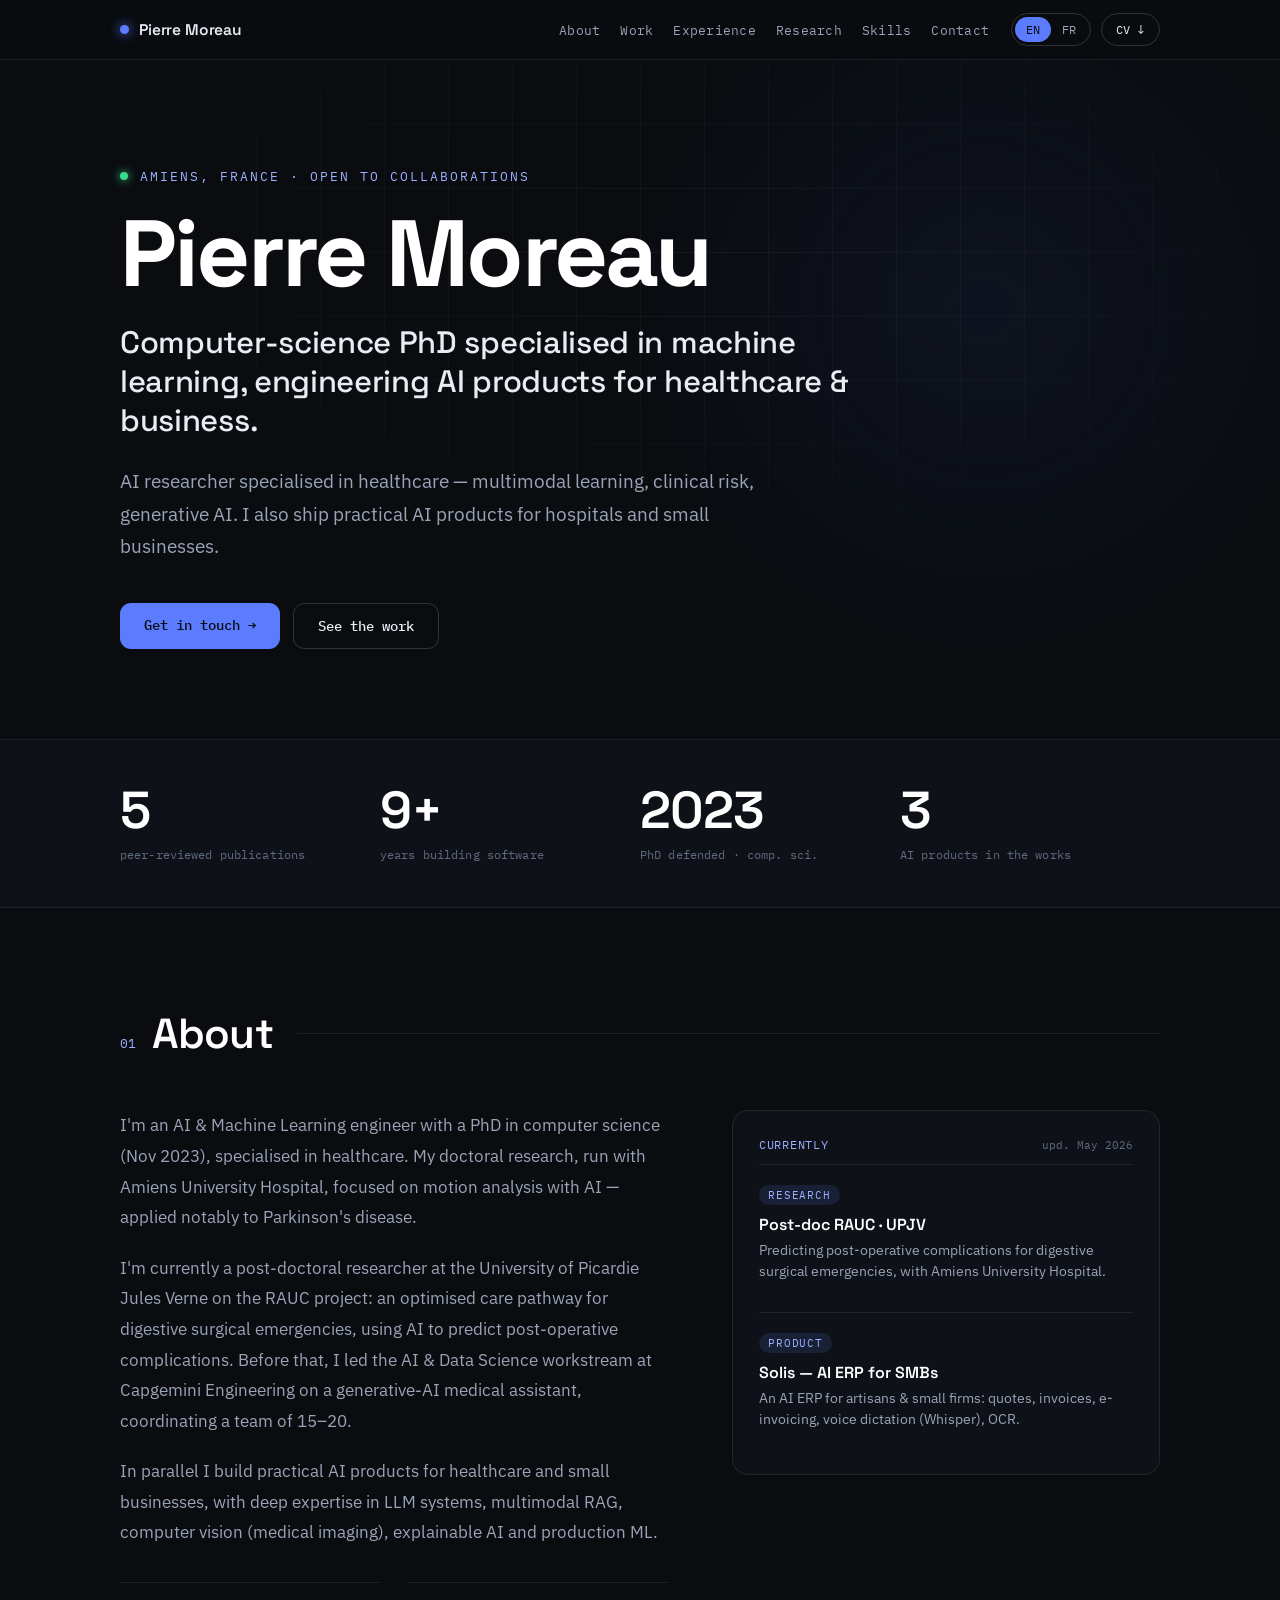
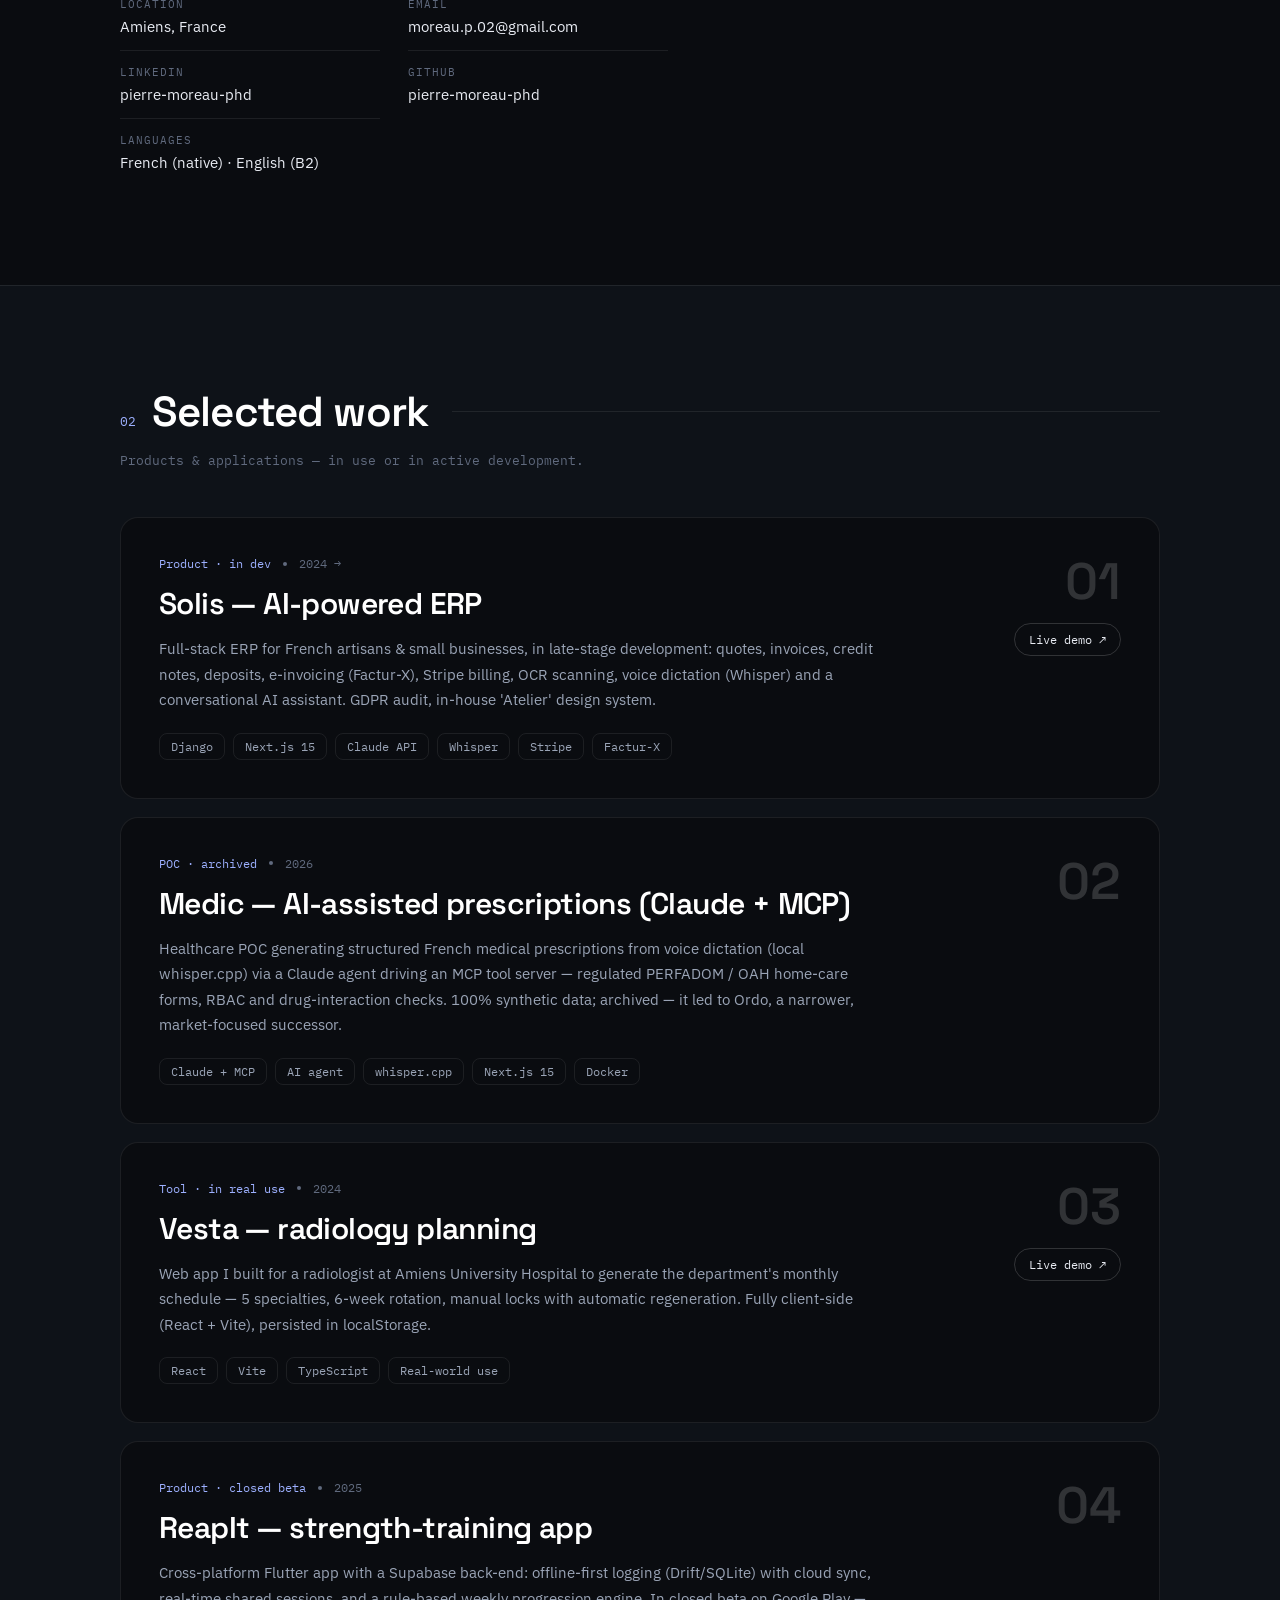
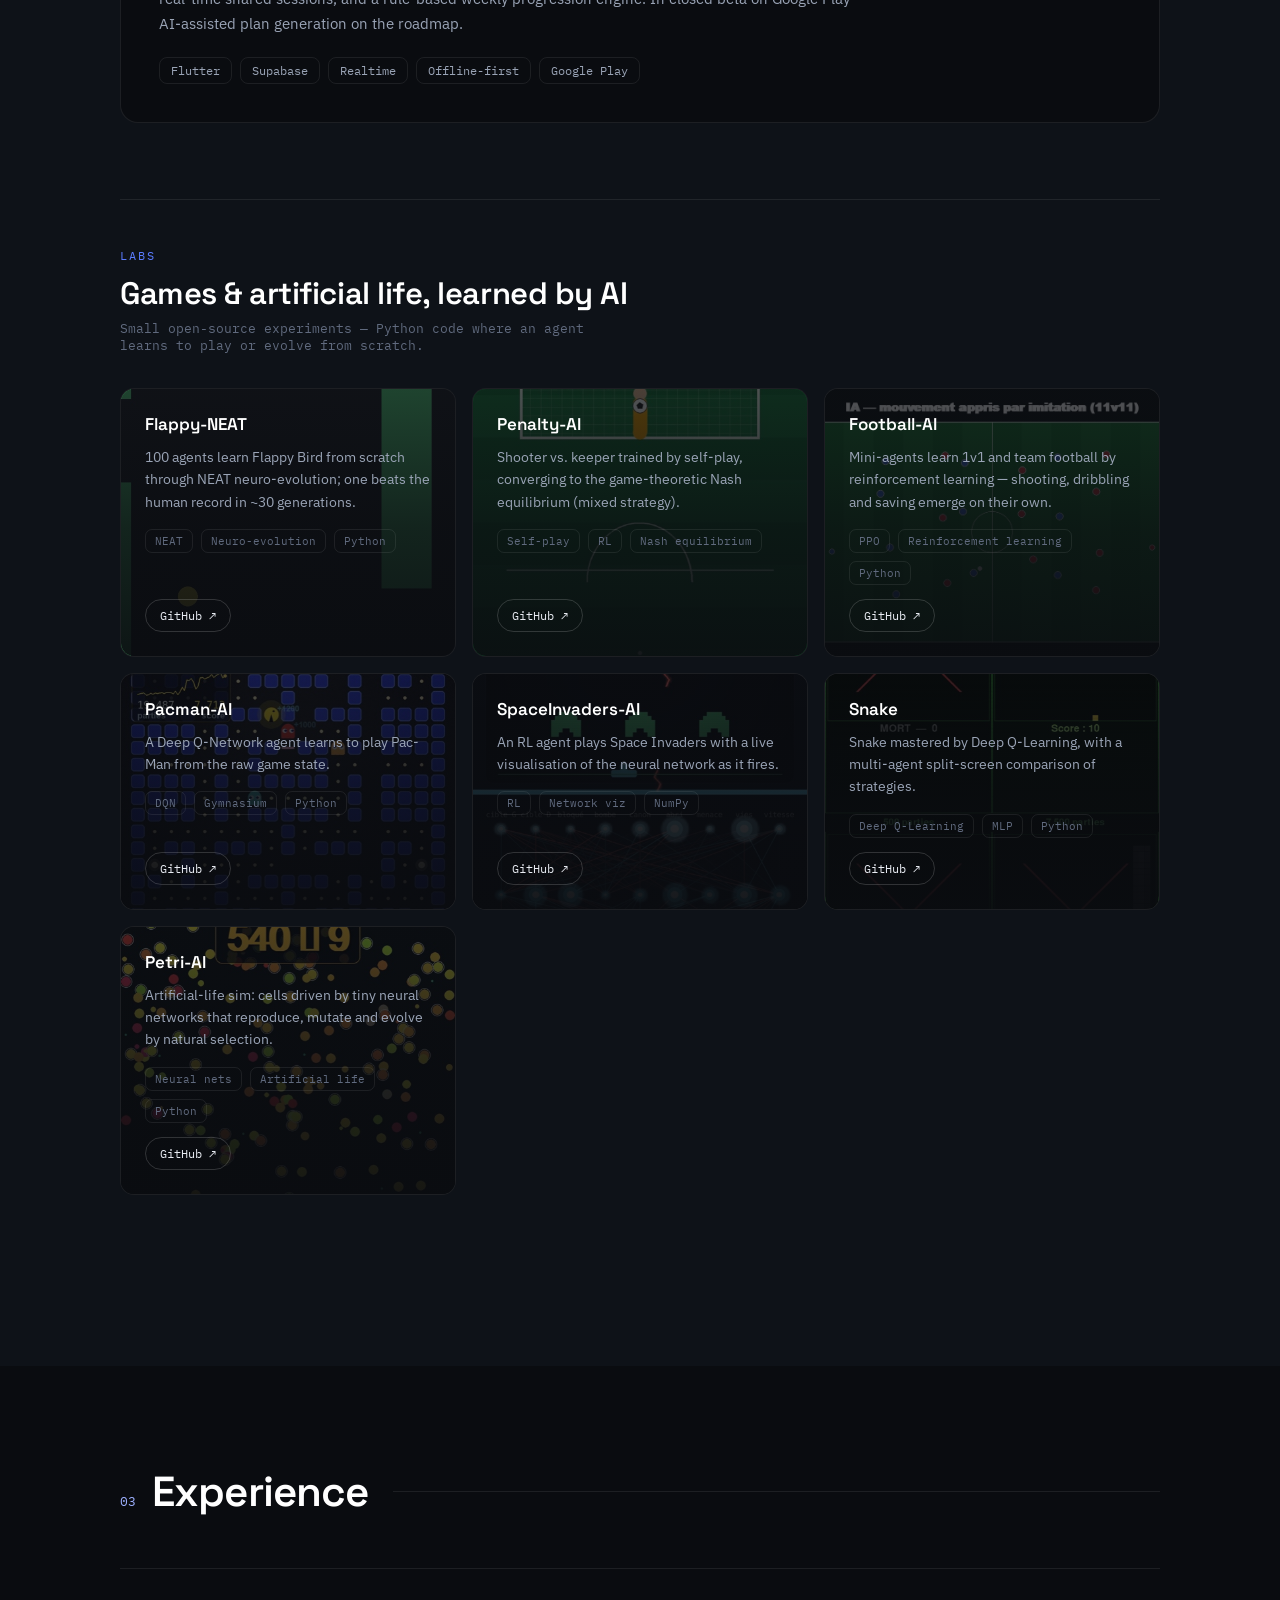
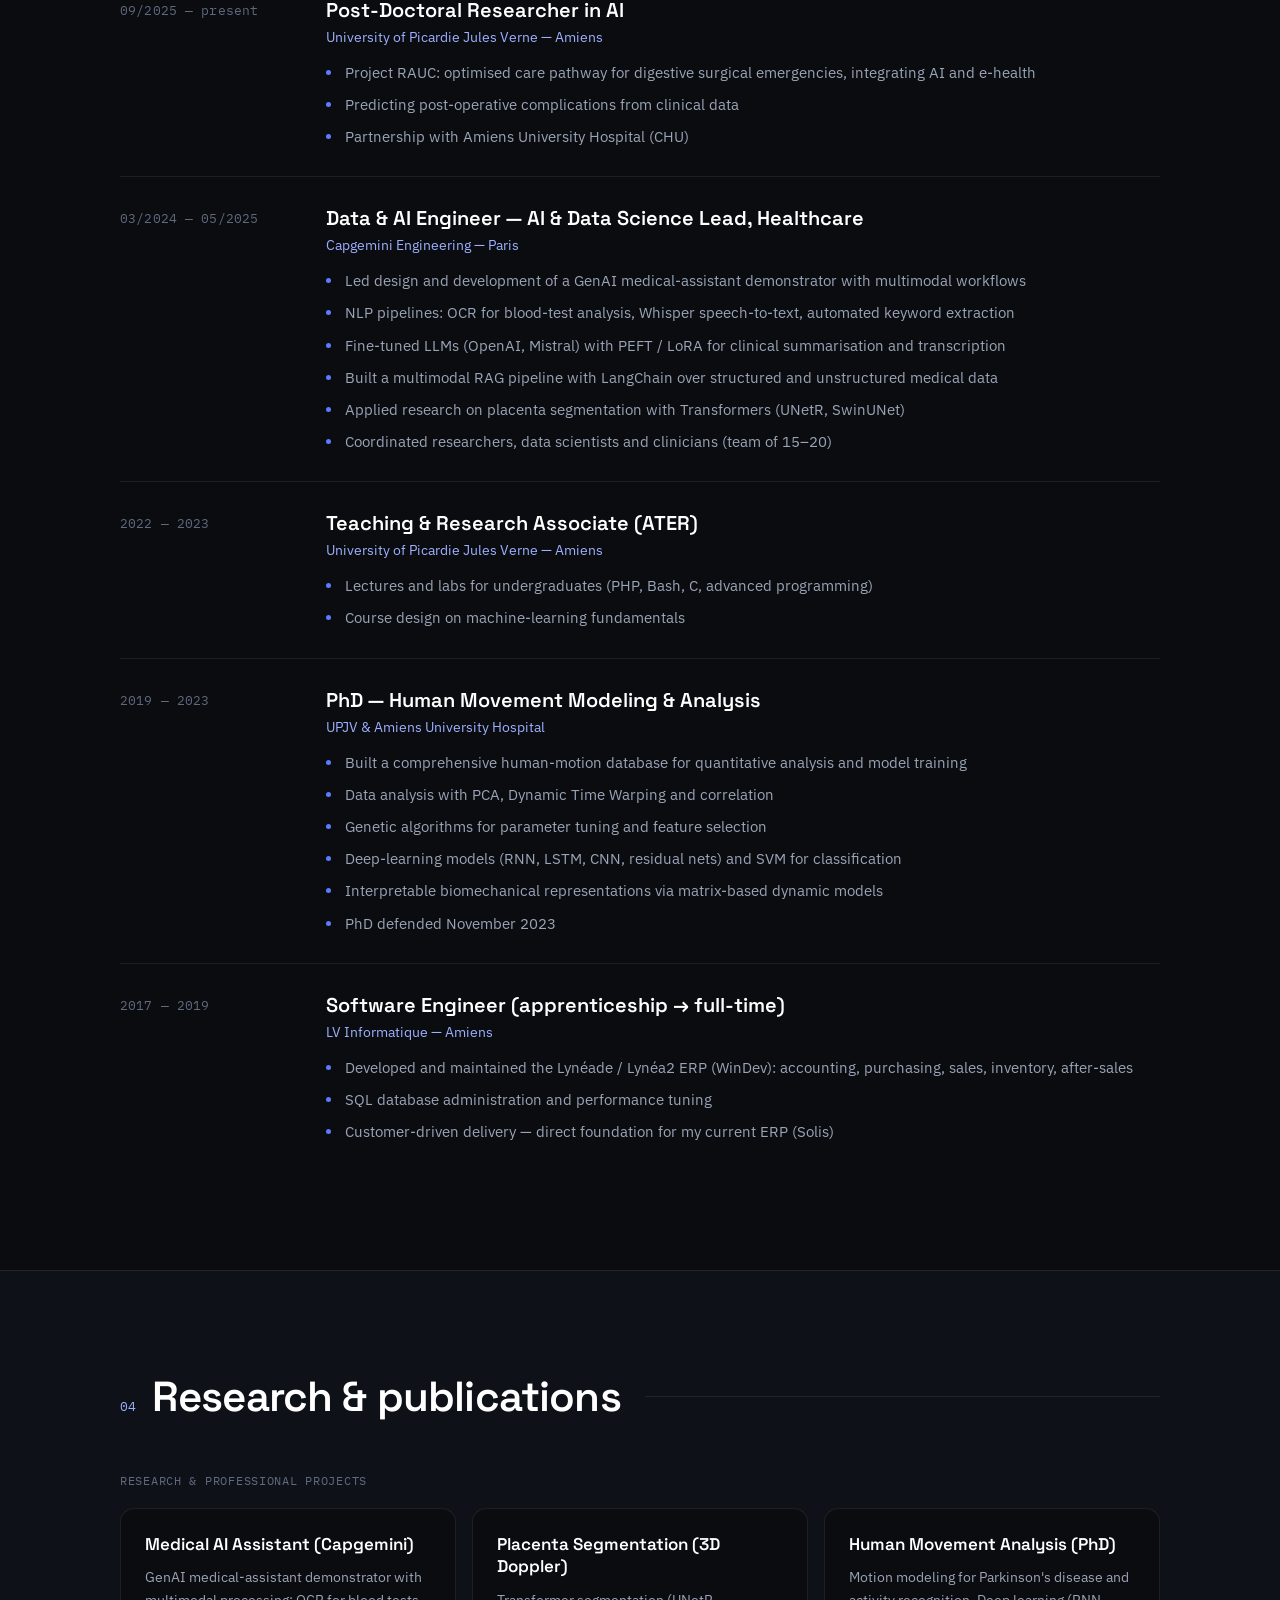
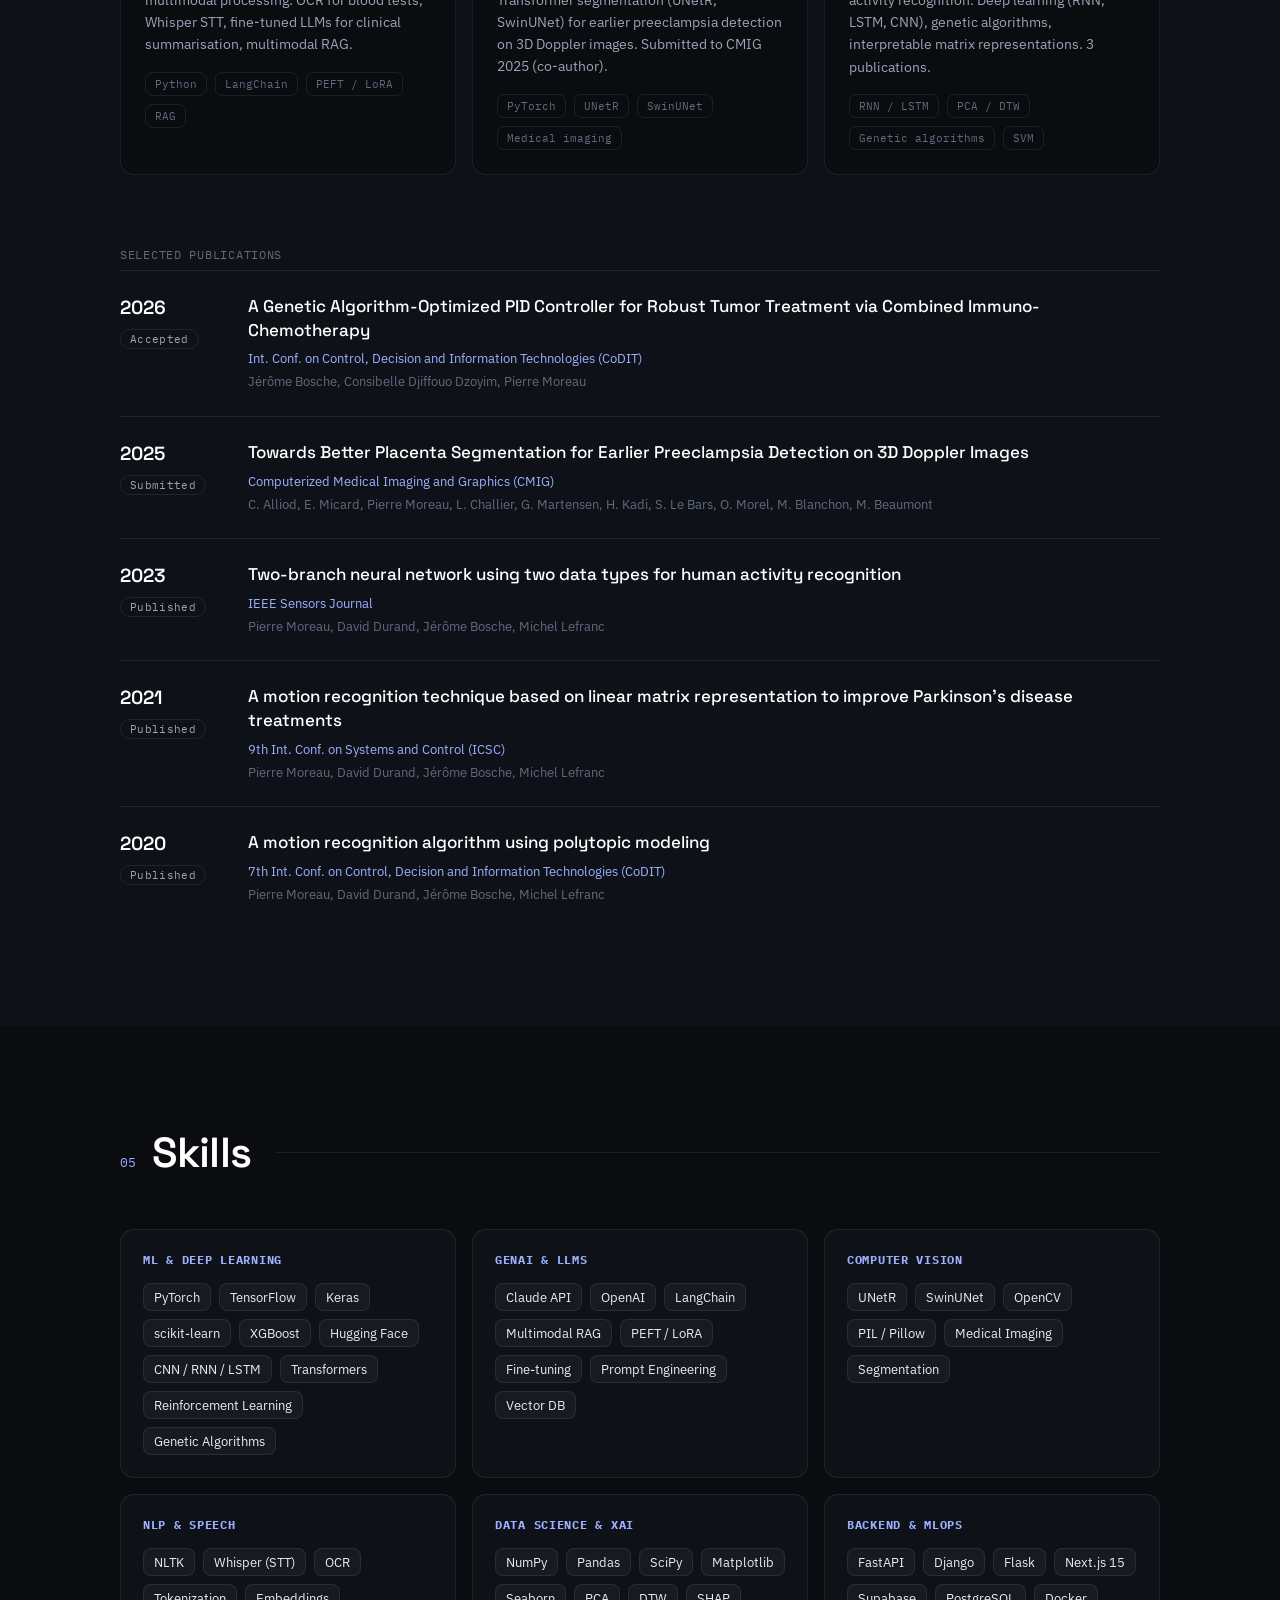
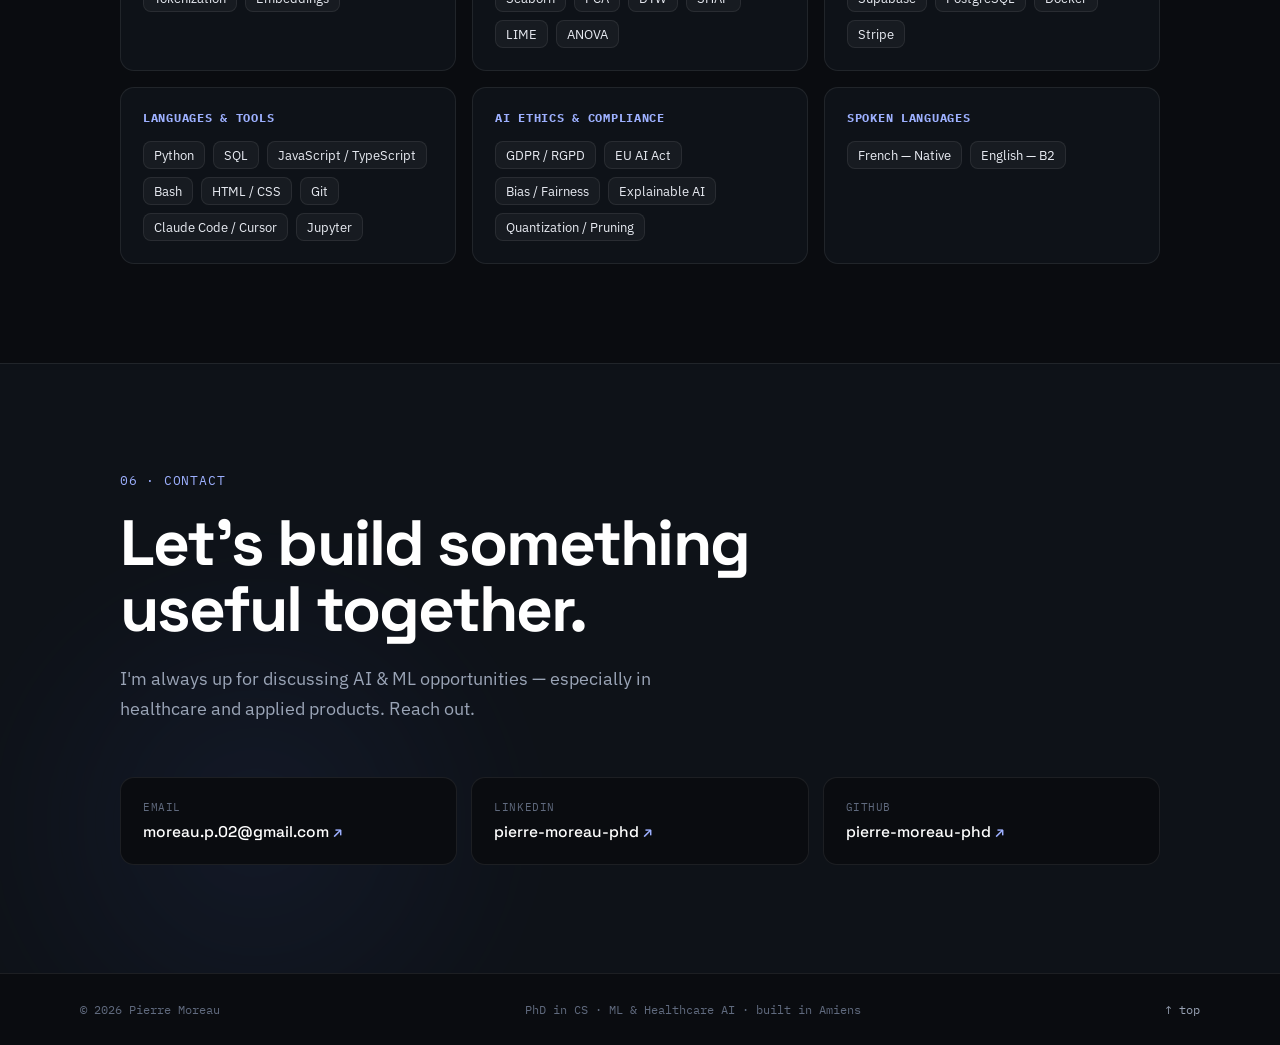
==== commit 3cfba672: "labs: image de gameplay en fond de chaque vignette (voile sombre + zoom au survol) - 7 miniatures op" ====
--- a/index.html
+++ b/index.html
@@ -285,37 +285,44 @@
       <p class="labs-sub">Small open-source experiments — Python code where an agent learns to play or evolve from scratch.</p>
     </div>
     <div class="proj-grid labs-grid">
-      <article class="proj-card" data-reveal>
+      <article class="proj-card labs-card" data-reveal>
+        <div class="labs-bg" style="background-image:url('img/games/flappy-neat.jpg')"></div>
         <h3 class="proj-name">Flappy-NEAT</h3>
         <p class="proj-desc">100 agents learn Flappy Bird from scratch through NEAT neuro-evolution; one beats the human record in ~30 generations.</p>
         <div class="tags"><span class="tag sm">NEAT</span><span class="tag sm">Neuro-evolution</span><span class="tag sm">Python</span></div>
         <a class="link-pill sm" href="https://github.com/pierre-moreau-phd/Flappy-NEAT" target="_blank" rel="noopener">GitHub ↗</a>
-      </article><article class="proj-card" data-reveal>
+      </article><article class="proj-card labs-card" data-reveal>
+        <div class="labs-bg" style="background-image:url('img/games/penalty-ai.jpg')"></div>
         <h3 class="proj-name">Penalty-AI</h3>
         <p class="proj-desc">Shooter vs. keeper trained by self-play, converging to the game-theoretic Nash equilibrium (mixed strategy).</p>
         <div class="tags"><span class="tag sm">Self-play</span><span class="tag sm">RL</span><span class="tag sm">Nash equilibrium</span></div>
         <a class="link-pill sm" href="https://github.com/pierre-moreau-phd/Penalty-AI" target="_blank" rel="noopener">GitHub ↗</a>
-      </article><article class="proj-card" data-reveal>
+      </article><article class="proj-card labs-card" data-reveal>
+        <div class="labs-bg" style="background-image:url('img/games/football-ai.jpg')"></div>
         <h3 class="proj-name">Football-AI</h3>
         <p class="proj-desc">Mini-agents learn 1v1 and team football by reinforcement learning — shooting, dribbling and saving emerge on their own.</p>
         <div class="tags"><span class="tag sm">PPO</span><span class="tag sm">Reinforcement learning</span><span class="tag sm">Python</span></div>
         <a class="link-pill sm" href="https://github.com/pierre-moreau-phd/Football-AI" target="_blank" rel="noopener">GitHub ↗</a>
-      </article><article class="proj-card" data-reveal>
+      </article><article class="proj-card labs-card" data-reveal>
+        <div class="labs-bg" style="background-image:url('img/games/pacman-ai.jpg')"></div>
         <h3 class="proj-name">Pacman-AI</h3>
         <p class="proj-desc">A Deep Q-Network agent learns to play Pac-Man from the raw game state.</p>
         <div class="tags"><span class="tag sm">DQN</span><span class="tag sm">Gymnasium</span><span class="tag sm">Python</span></div>
         <a class="link-pill sm" href="https://github.com/pierre-moreau-phd/Pacman-AI" target="_blank" rel="noopener">GitHub ↗</a>
-      </article><article class="proj-card" data-reveal>
+      </article><article class="proj-card labs-card" data-reveal>
+        <div class="labs-bg" style="background-image:url('img/games/spaceinvaders-ai.jpg')"></div>
         <h3 class="proj-name">SpaceInvaders-AI</h3>
         <p class="proj-desc">An RL agent plays Space Invaders with a live visualisation of the neural network as it fires.</p>
         <div class="tags"><span class="tag sm">RL</span><span class="tag sm">Network viz</span><span class="tag sm">NumPy</span></div>
         <a class="link-pill sm" href="https://github.com/pierre-moreau-phd/SpaceInvaders-AI" target="_blank" rel="noopener">GitHub ↗</a>
-      </article><article class="proj-card" data-reveal>
+      </article><article class="proj-card labs-card" data-reveal>
+        <div class="labs-bg" style="background-image:url('img/games/snake.jpg')"></div>
         <h3 class="proj-name">Snake</h3>
         <p class="proj-desc">Snake mastered by Deep Q-Learning, with a multi-agent split-screen comparison of strategies.</p>
         <div class="tags"><span class="tag sm">Deep Q-Learning</span><span class="tag sm">MLP</span><span class="tag sm">Python</span></div>
         <a class="link-pill sm" href="https://github.com/pierre-moreau-phd/Snake" target="_blank" rel="noopener">GitHub ↗</a>
-      </article><article class="proj-card" data-reveal>
+      </article><article class="proj-card labs-card" data-reveal>
+        <div class="labs-bg" style="background-image:url('img/games/petri-ai.jpg')"></div>
         <h3 class="proj-name">Petri-AI</h3>
         <p class="proj-desc">Artificial-life sim: cells driven by tiny neural networks that reproduce, mutate and evolve by natural selection.</p>
         <div class="tags"><span class="tag sm">Neural nets</span><span class="tag sm">Artificial life</span><span class="tag sm">Python</span></div>
--- a/styles.css
+++ b/styles.css
@@ -509,9 +509,24 @@
   line-height: 1.18;
 }
 .labs-sub { font-family: var(--mono); font-size: 13px; color: var(--tx-mute); margin: 0; max-width: 62ch; }
-.labs-grid .proj-card { display: flex; flex-direction: column; }
+.labs-grid .proj-card { position: relative; overflow: hidden; display: flex; flex-direction: column; min-height: 210px; }
+.labs-grid .proj-card > :not(.labs-bg) { position: relative; z-index: 1; }
 .labs-grid .proj-card .tags { margin-bottom: 14px; }
 .labs-grid .proj-card .link-pill { align-self: flex-start; margin-top: auto; }
+.labs-bg {
+  position: absolute; inset: 0; z-index: 0;
+  background-size: cover; background-position: center;
+  transition: transform .5s ease;
+}
+.labs-bg::after {
+  content: ""; position: absolute; inset: 0;
+  background: linear-gradient(180deg, rgba(10,12,16,.70) 0%, rgba(10,12,16,.87) 52%, rgba(10,12,16,.95) 100%);
+  transition: background .35s ease;
+}
+.labs-grid .proj-card:hover .labs-bg { transform: scale(1.07); }
+.labs-grid .proj-card:hover .labs-bg::after {
+  background: linear-gradient(180deg, rgba(10,12,16,.48) 0%, rgba(10,12,16,.76) 52%, rgba(10,12,16,.92) 100%);
+}
 
 .pub-row {
   display: grid;
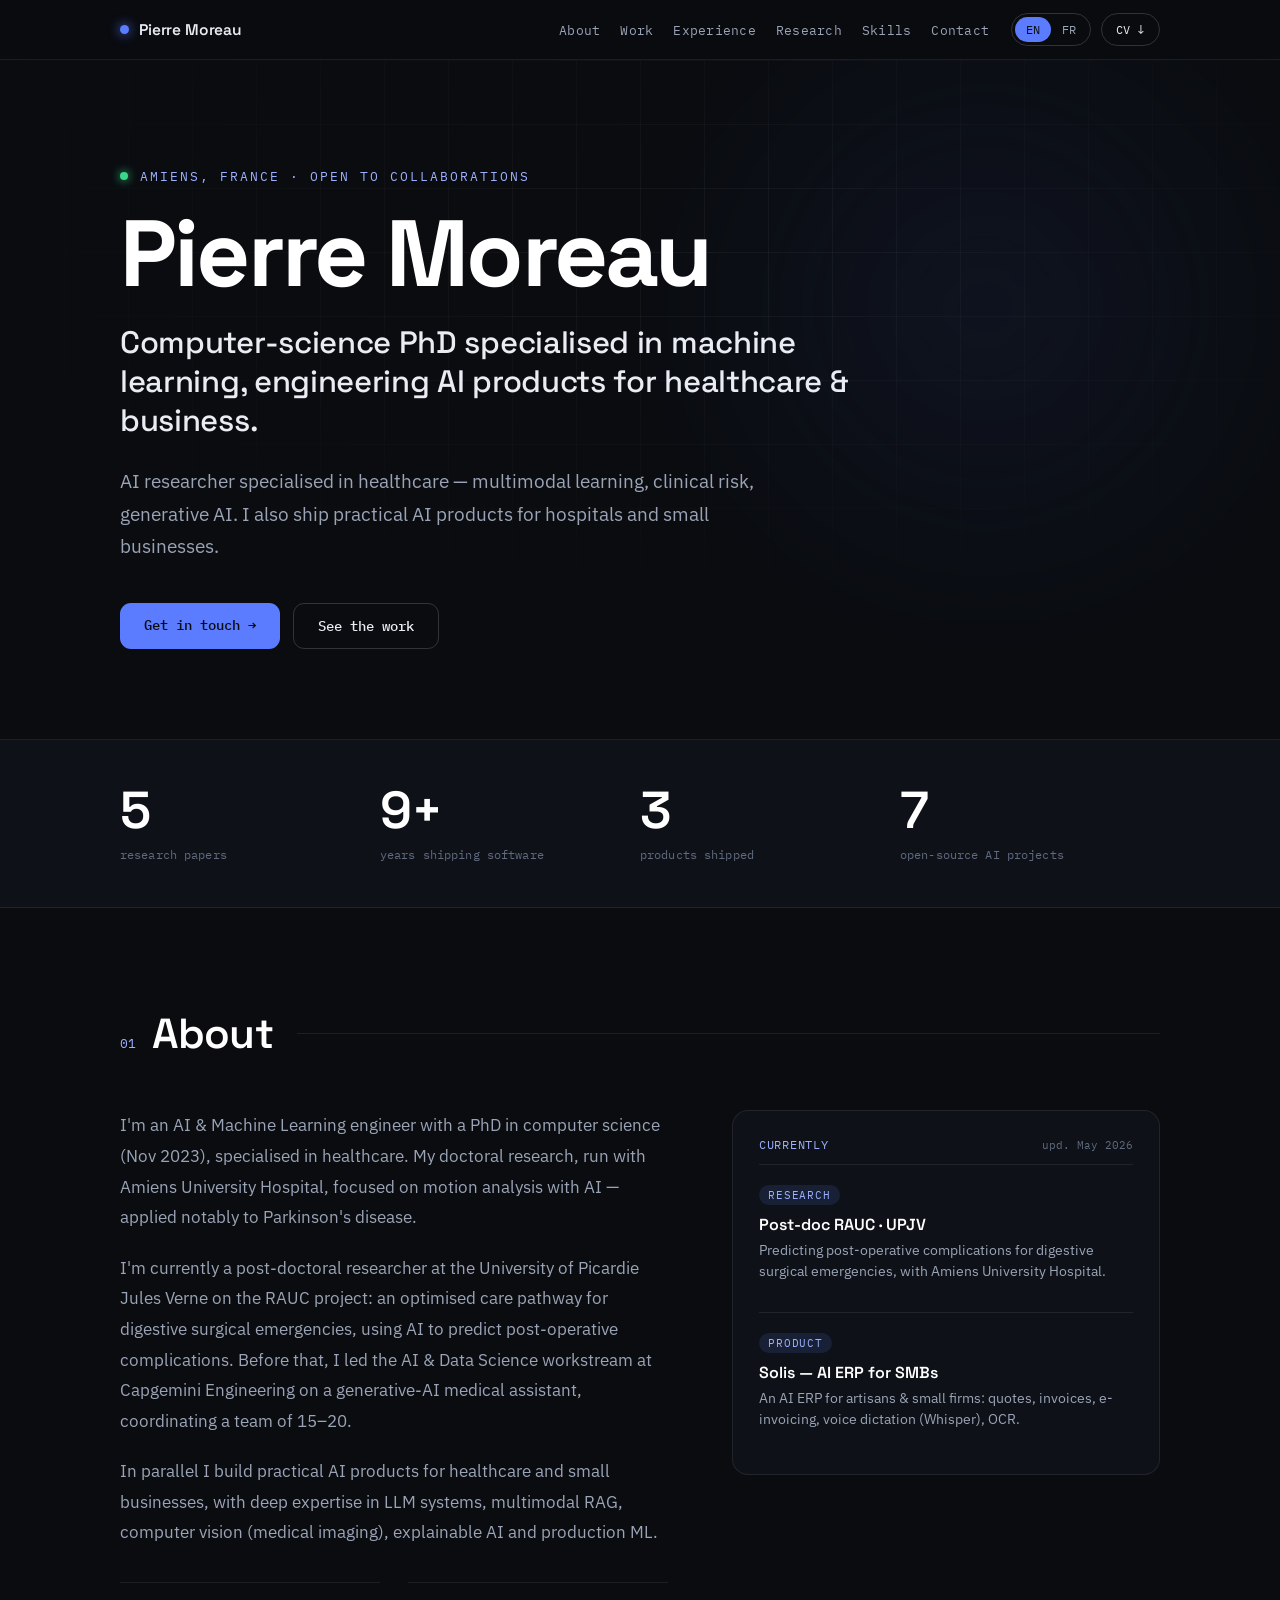
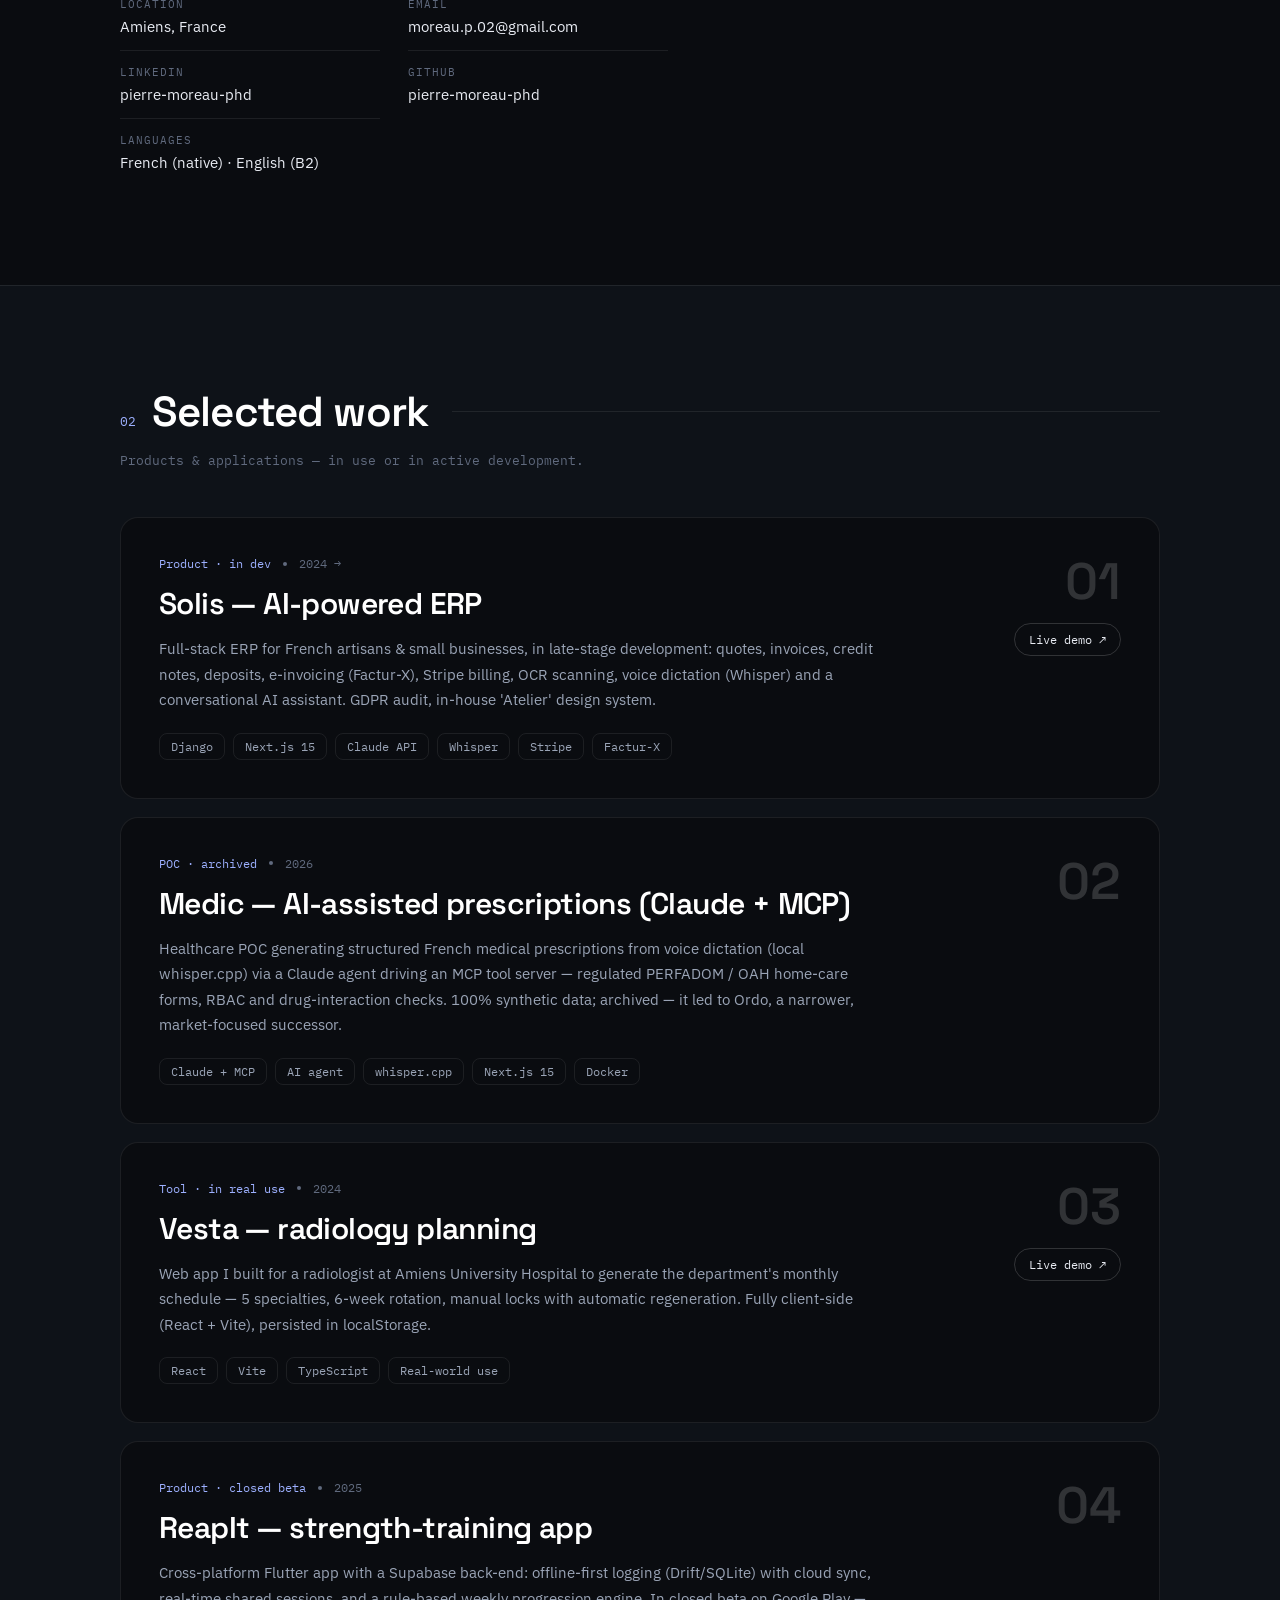
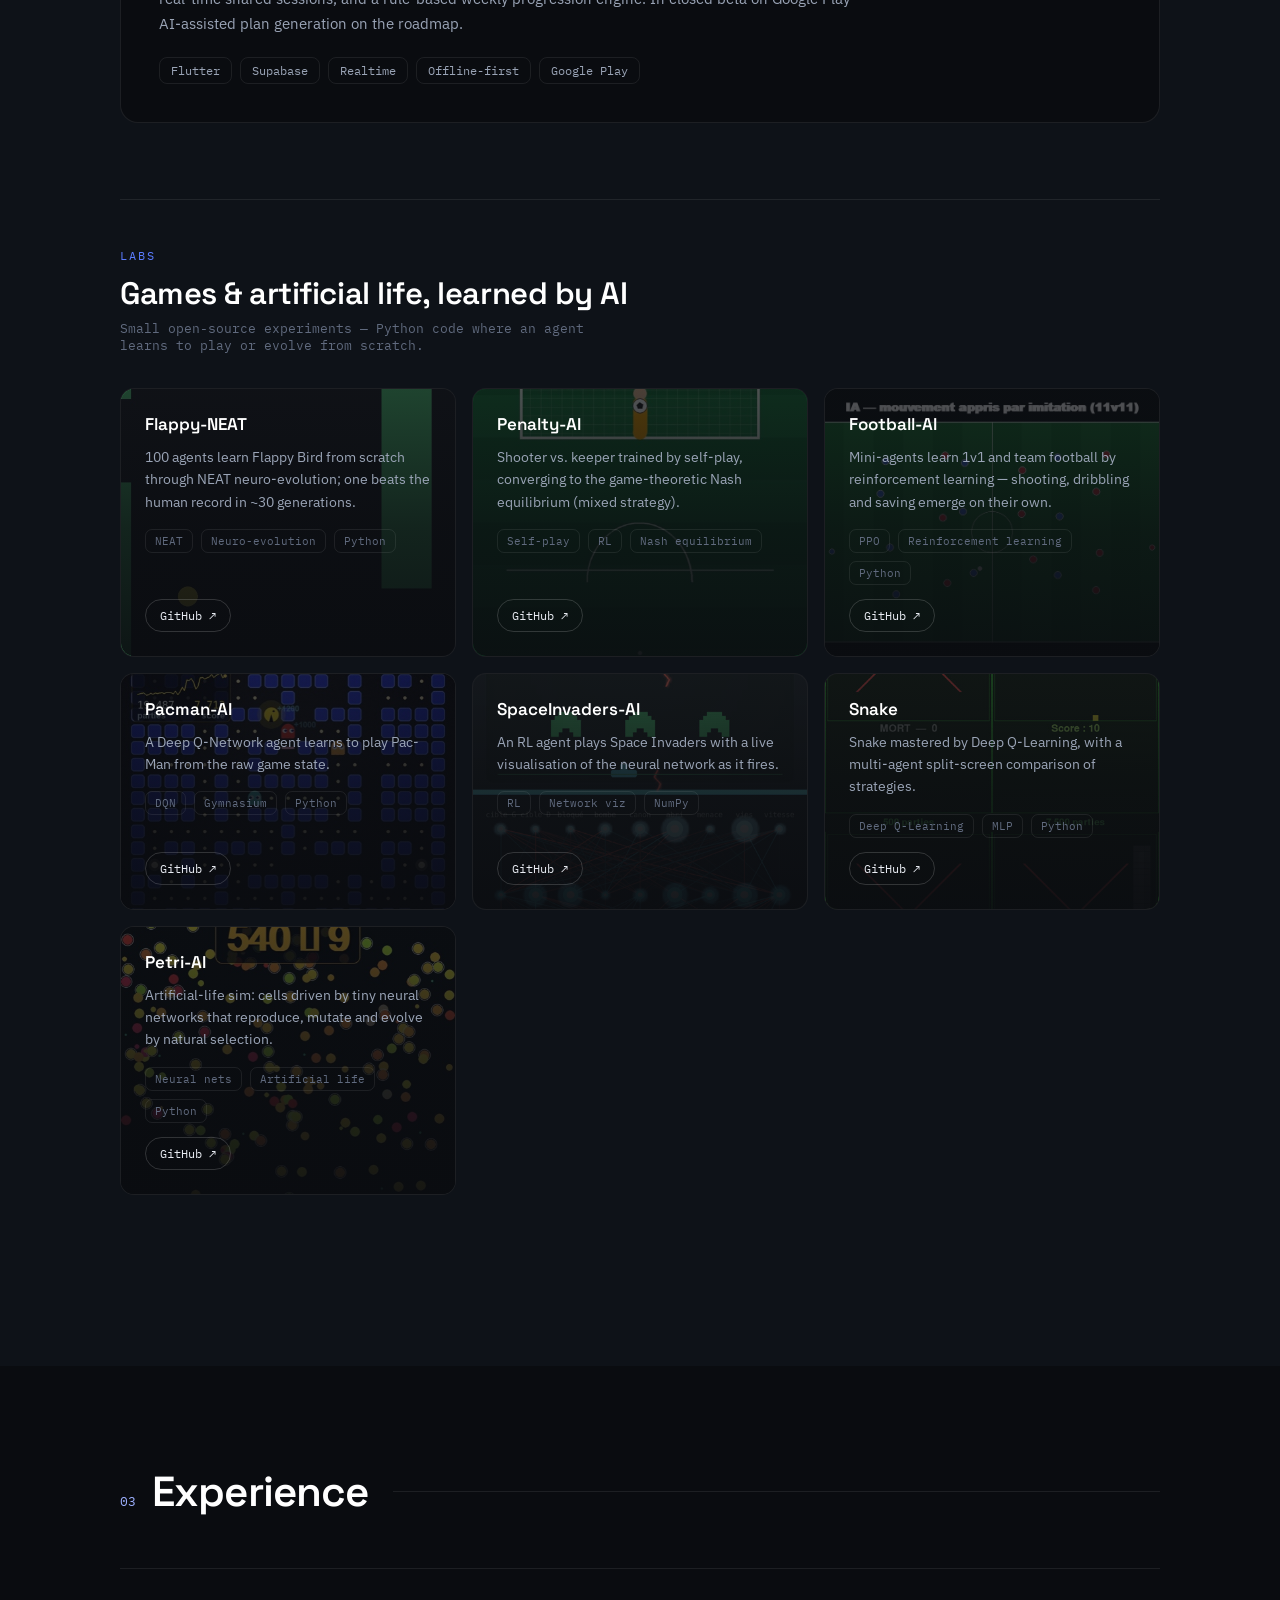
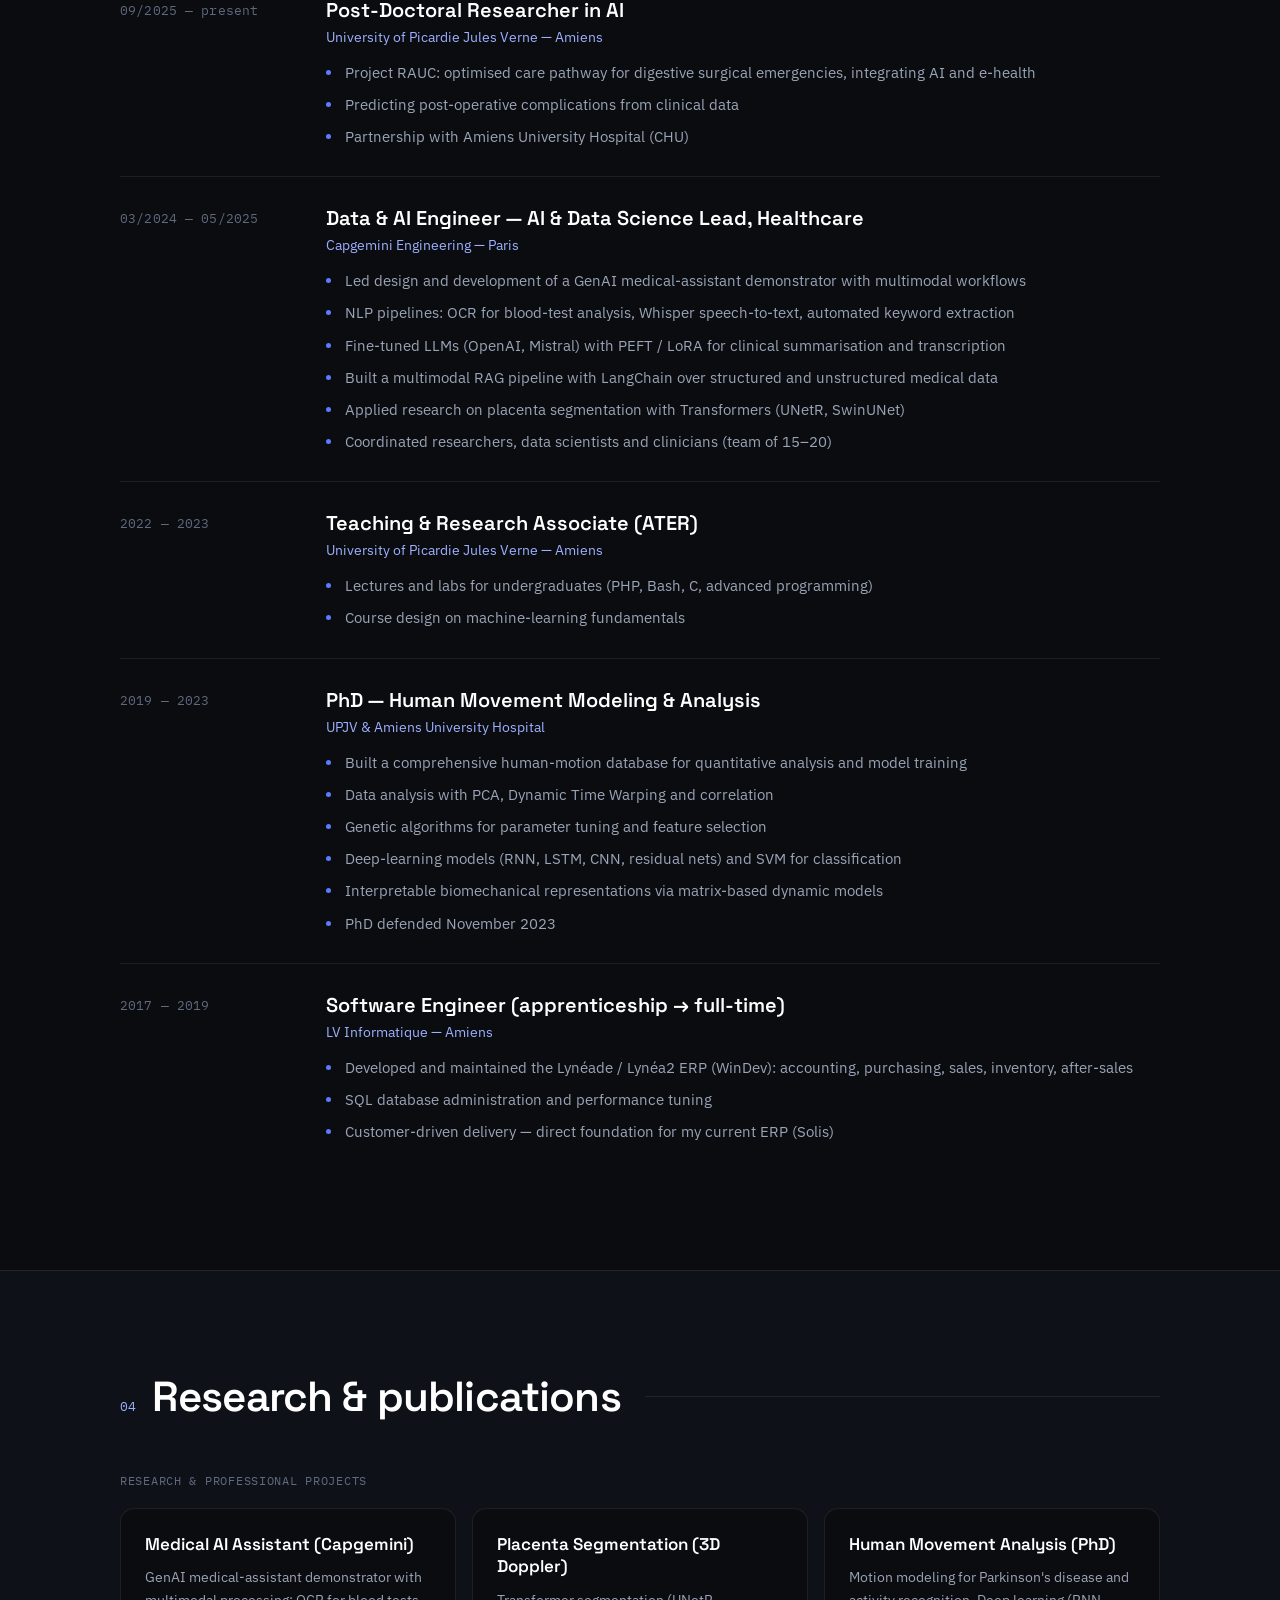
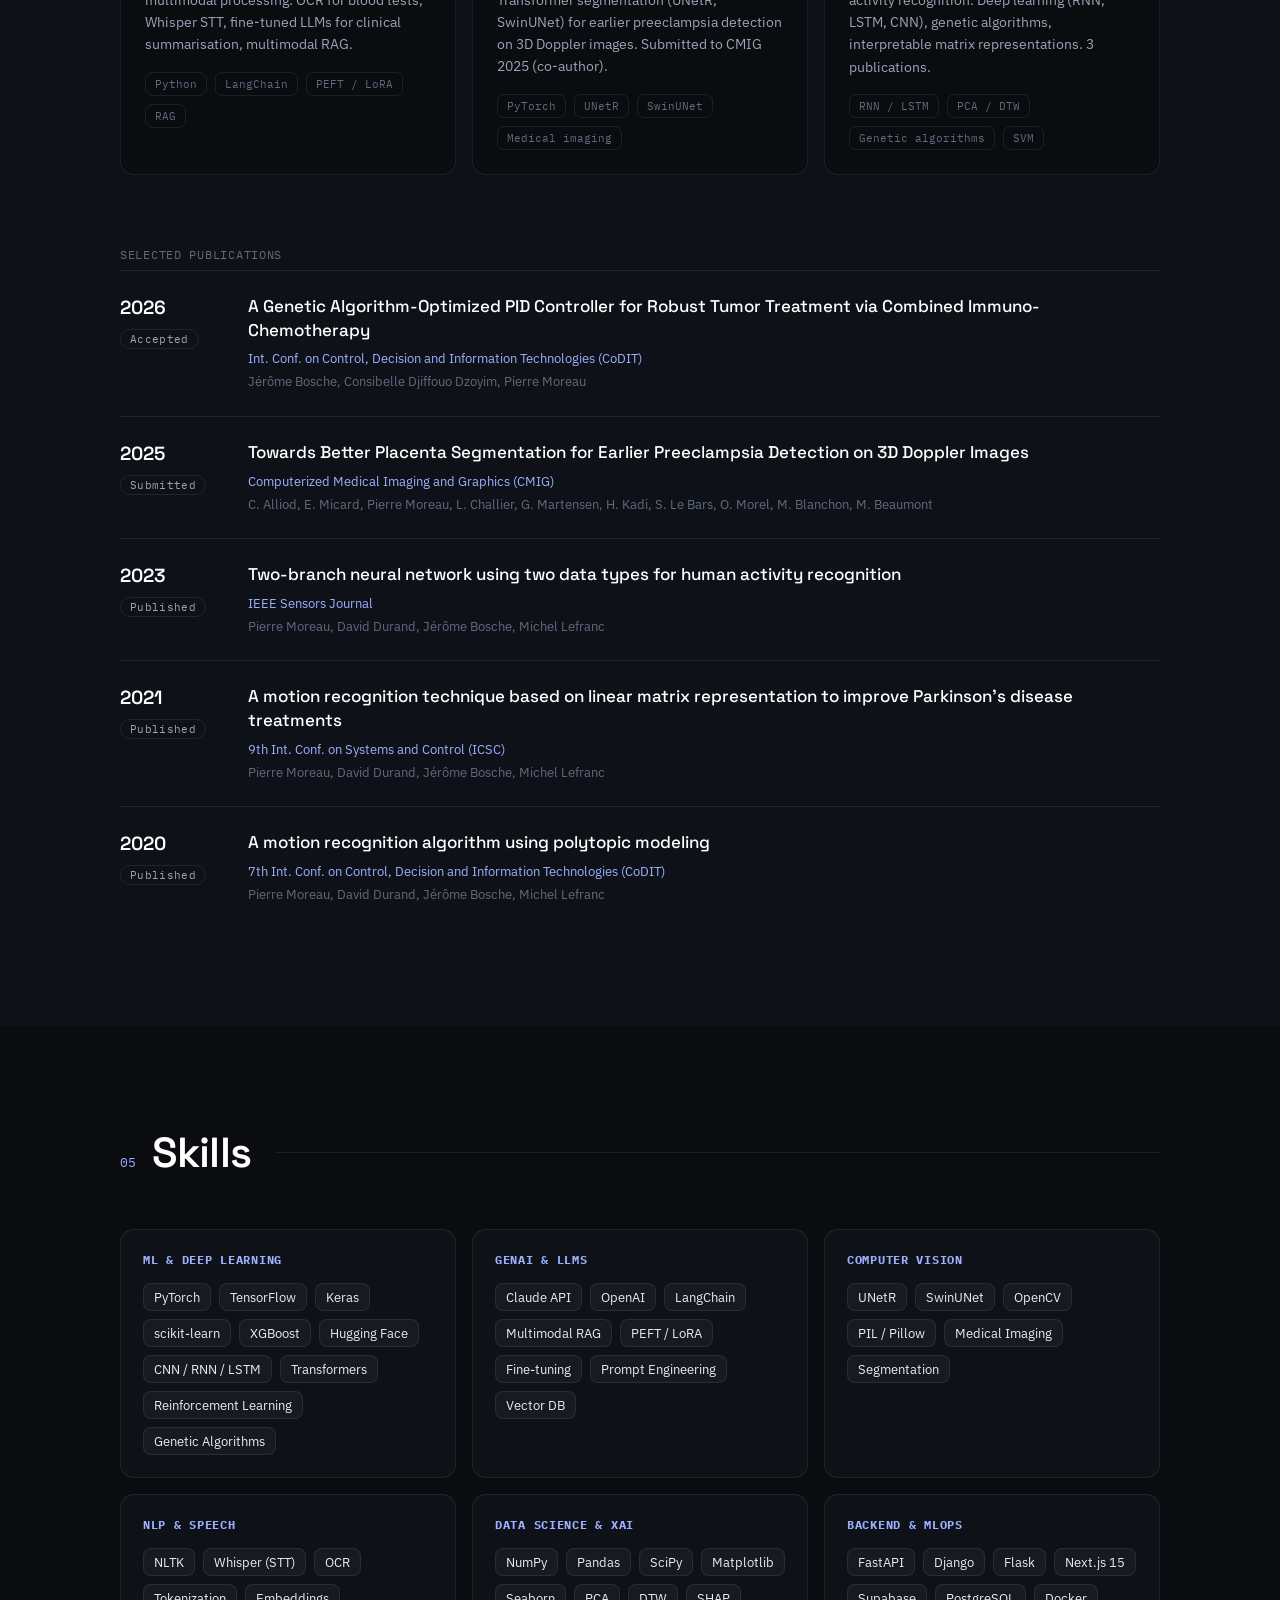
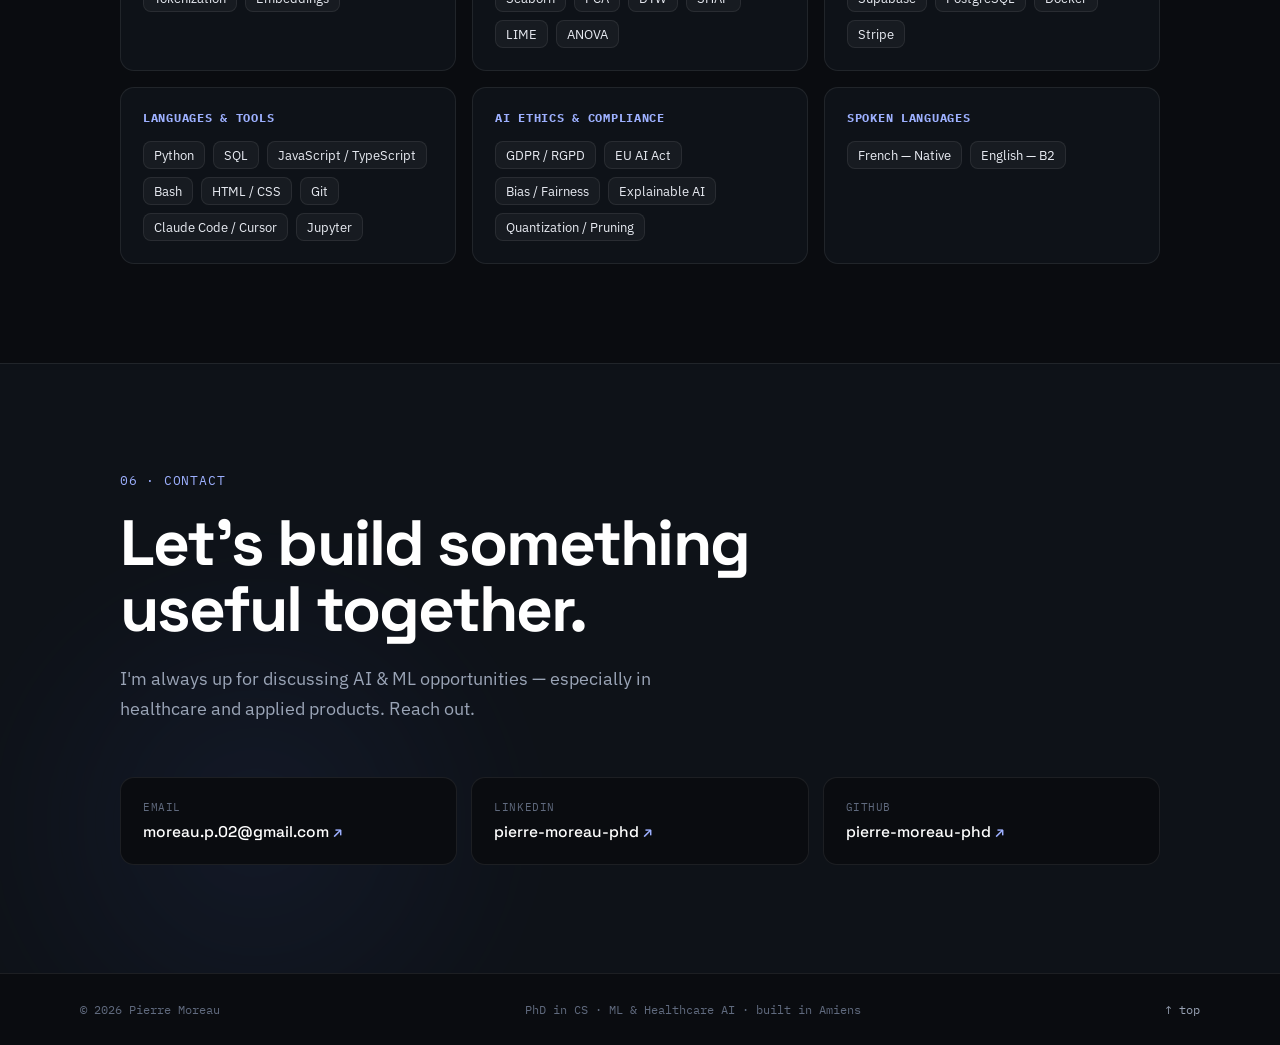
==== commit f3bf1600: "hero: métriques honnêtes + vignettes Snake/SpaceInvaders éclaircies - retire les surpromesses « AI p" ====
--- a/index.html
+++ b/index.html
@@ -151,16 +151,16 @@
   <div class="metrics-inner">
     <div class="metric" data-reveal>
       <div class="metric-value" data-count="5">5</div>
-      <div class="metric-label">peer-reviewed publications</div>
+      <div class="metric-label">research papers</div>
     </div><div class="metric" data-reveal>
       <div class="metric-value" data-count="9">9+</div>
-      <div class="metric-label">years building software</div>
-    </div><div class="metric" data-reveal>
-      <div class="metric-value" data-count="2023">2023</div>
-      <div class="metric-label">PhD defended · comp. sci.</div>
+      <div class="metric-label">years shipping software</div>
     </div><div class="metric" data-reveal>
       <div class="metric-value" data-count="3">3</div>
-      <div class="metric-label">AI products in the works</div>
+      <div class="metric-label">products shipped</div>
+    </div><div class="metric" data-reveal>
+      <div class="metric-value" data-count="7">7</div>
+      <div class="metric-label">open-source AI projects</div>
     </div>
   </div>
 </section>
